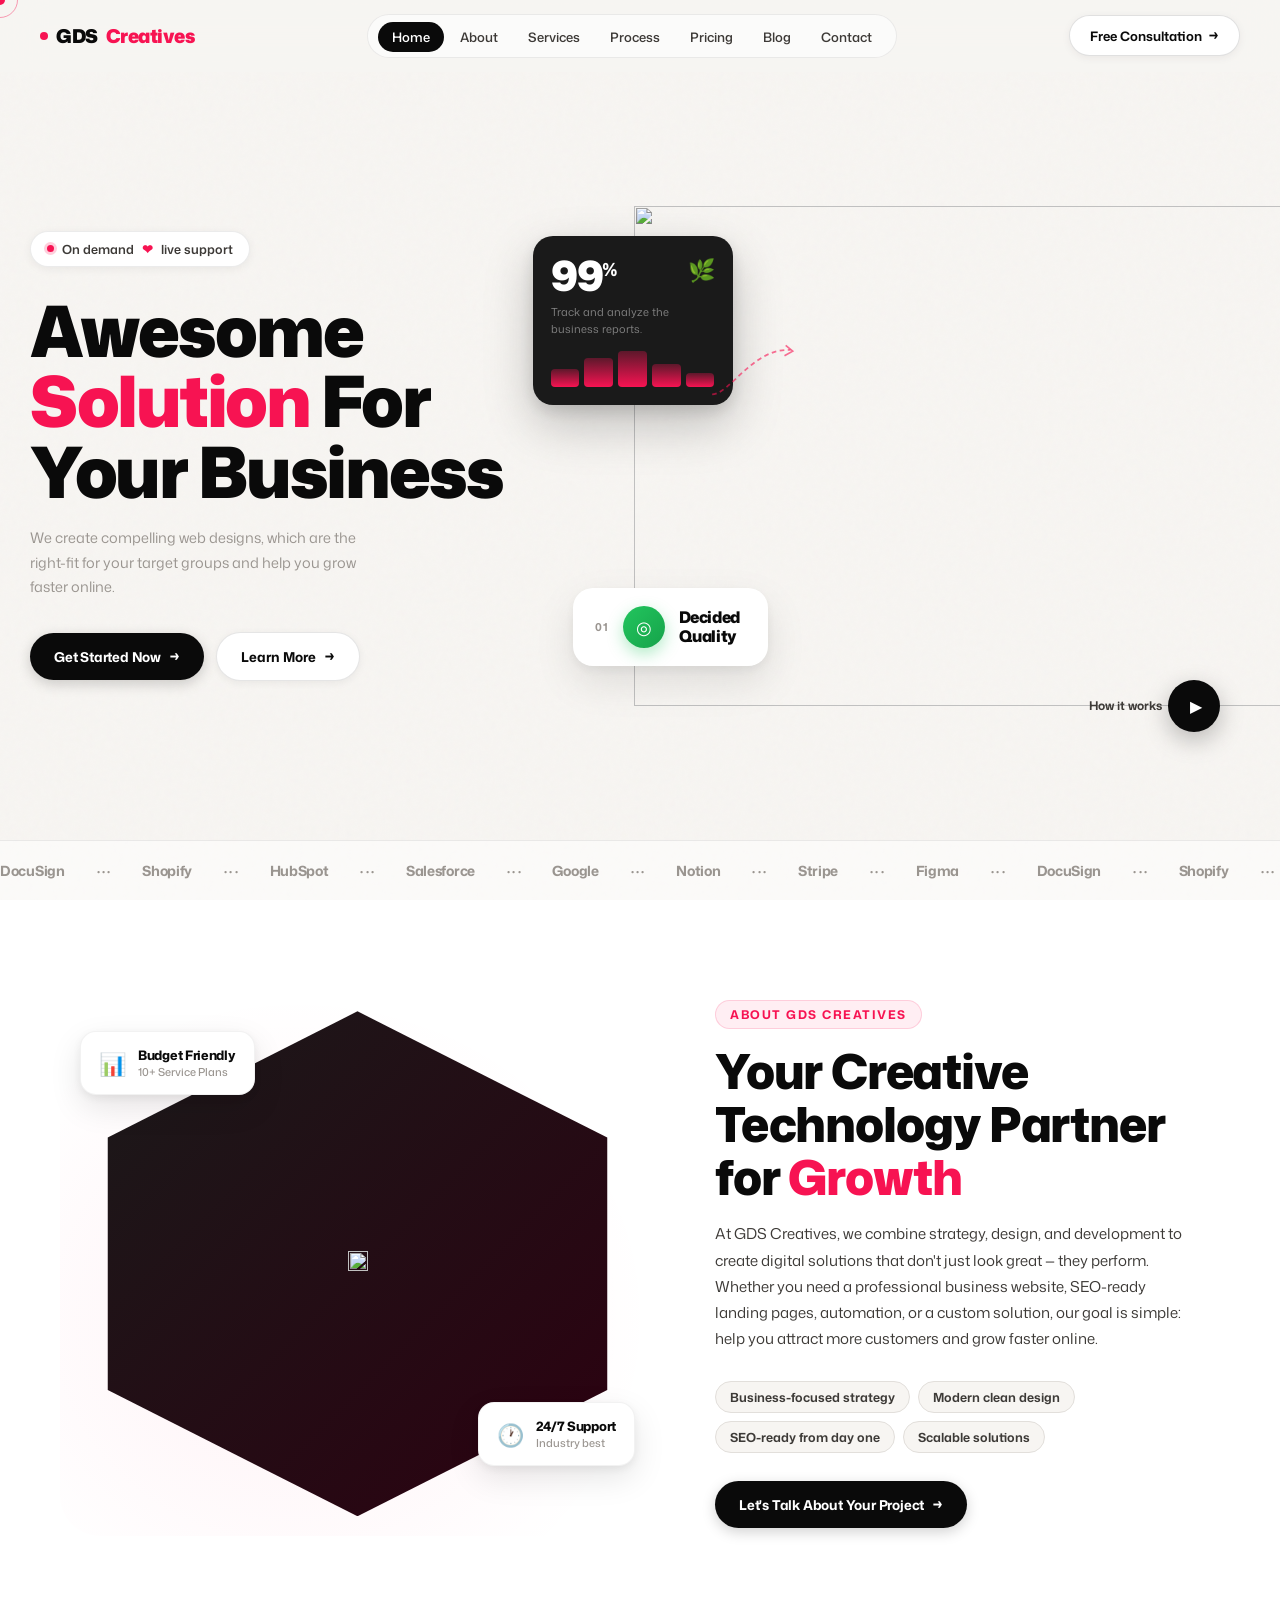
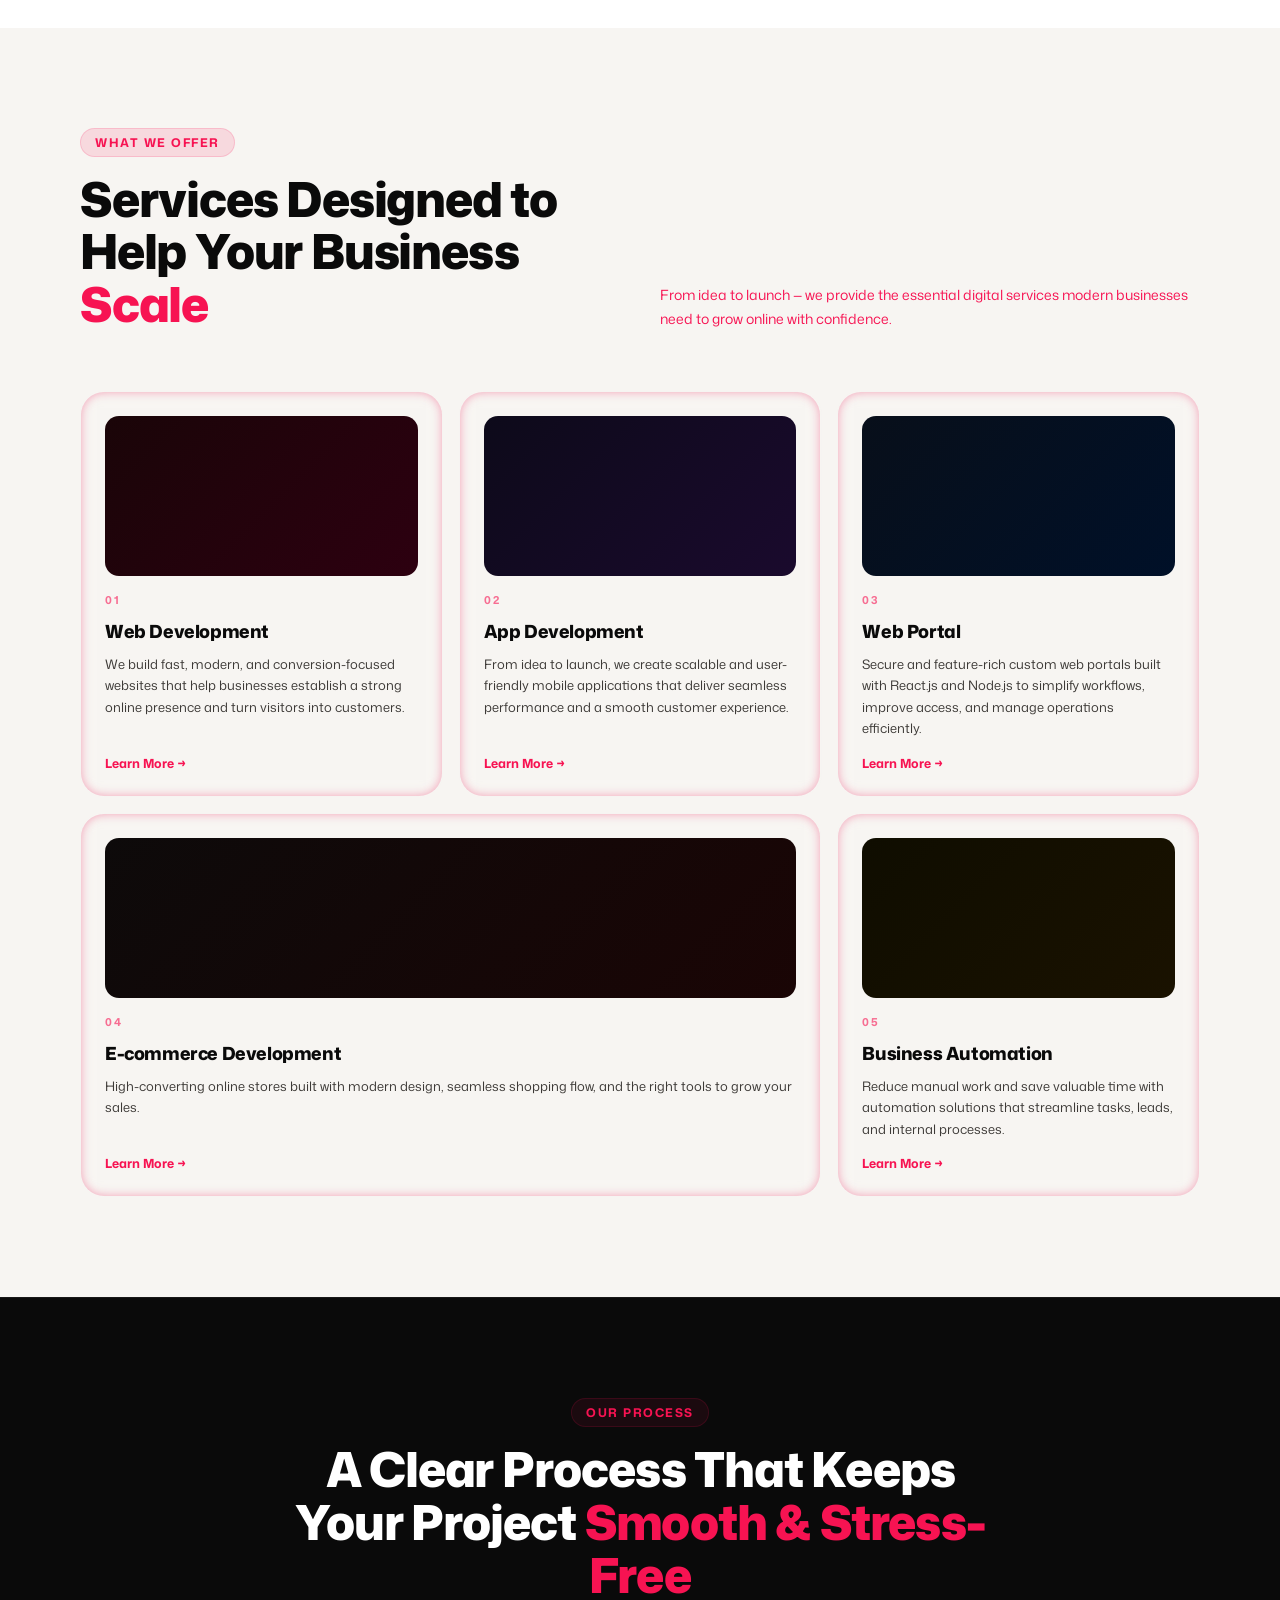
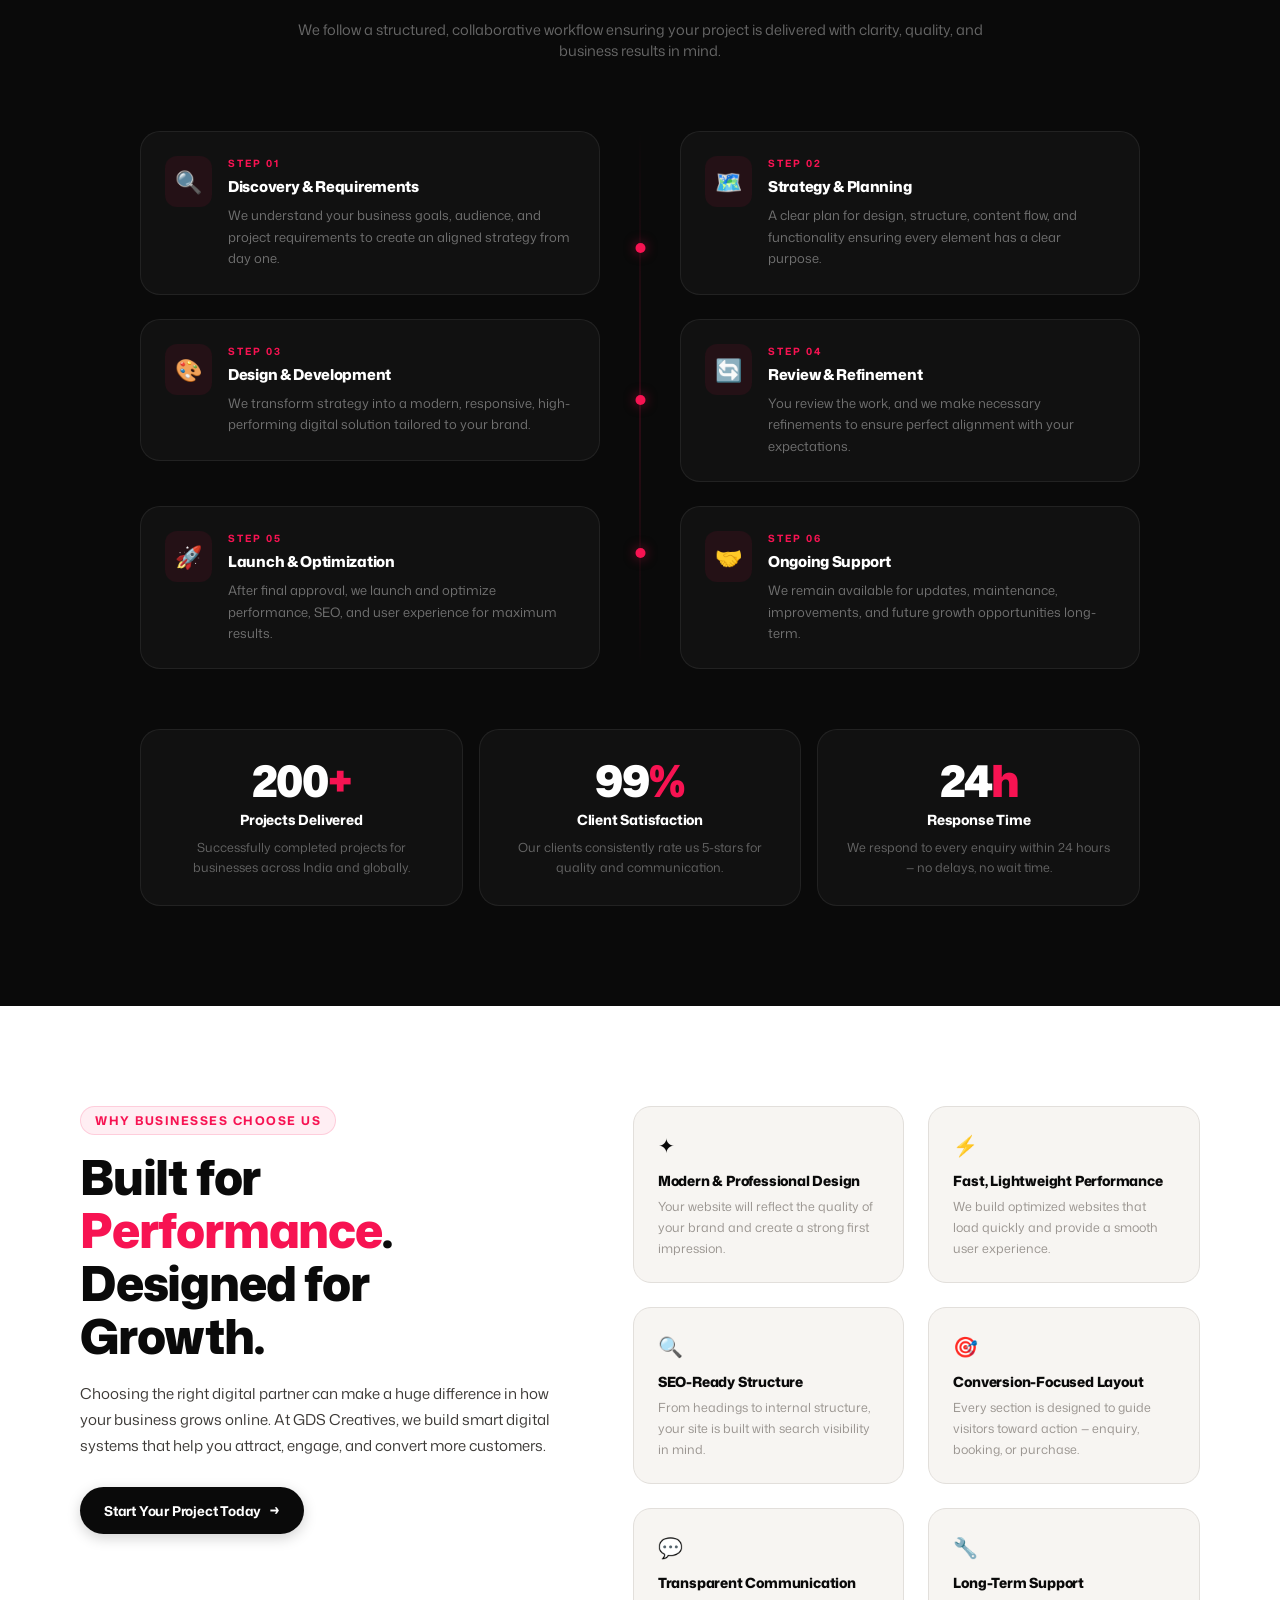
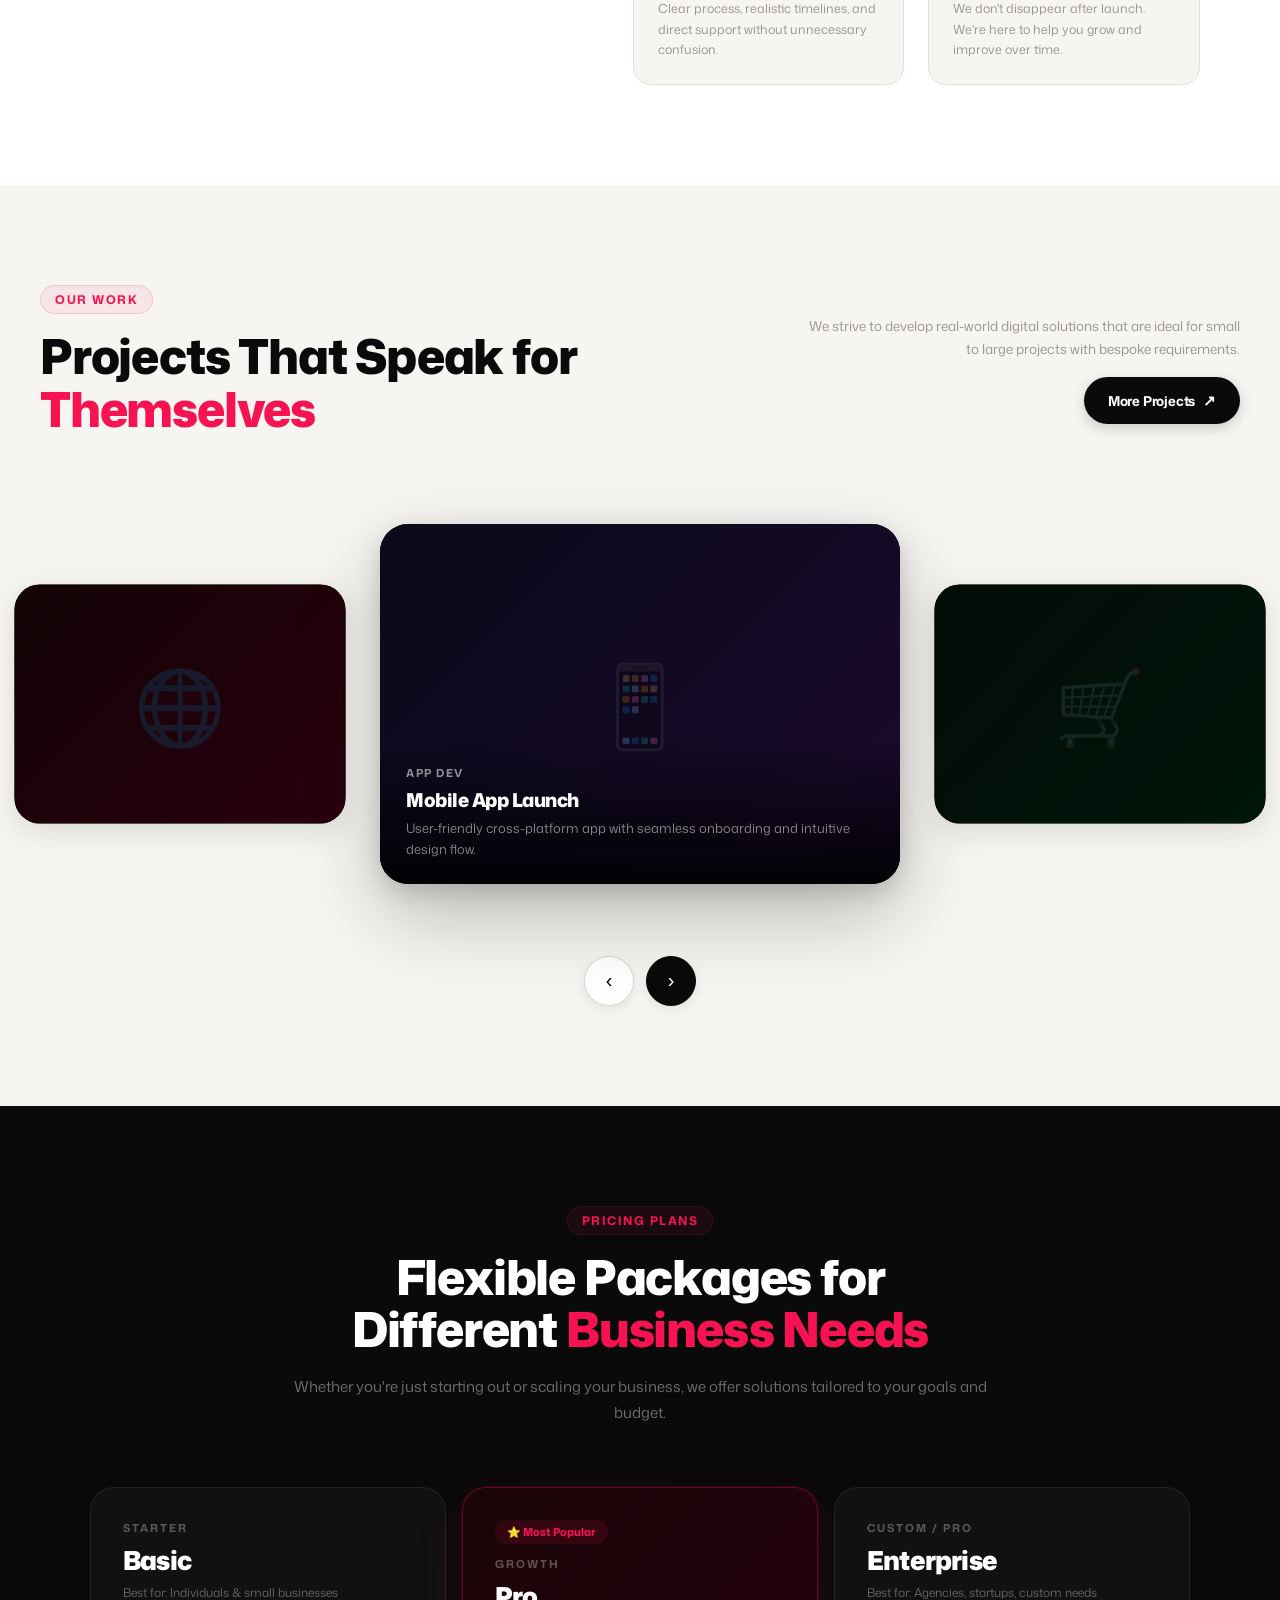
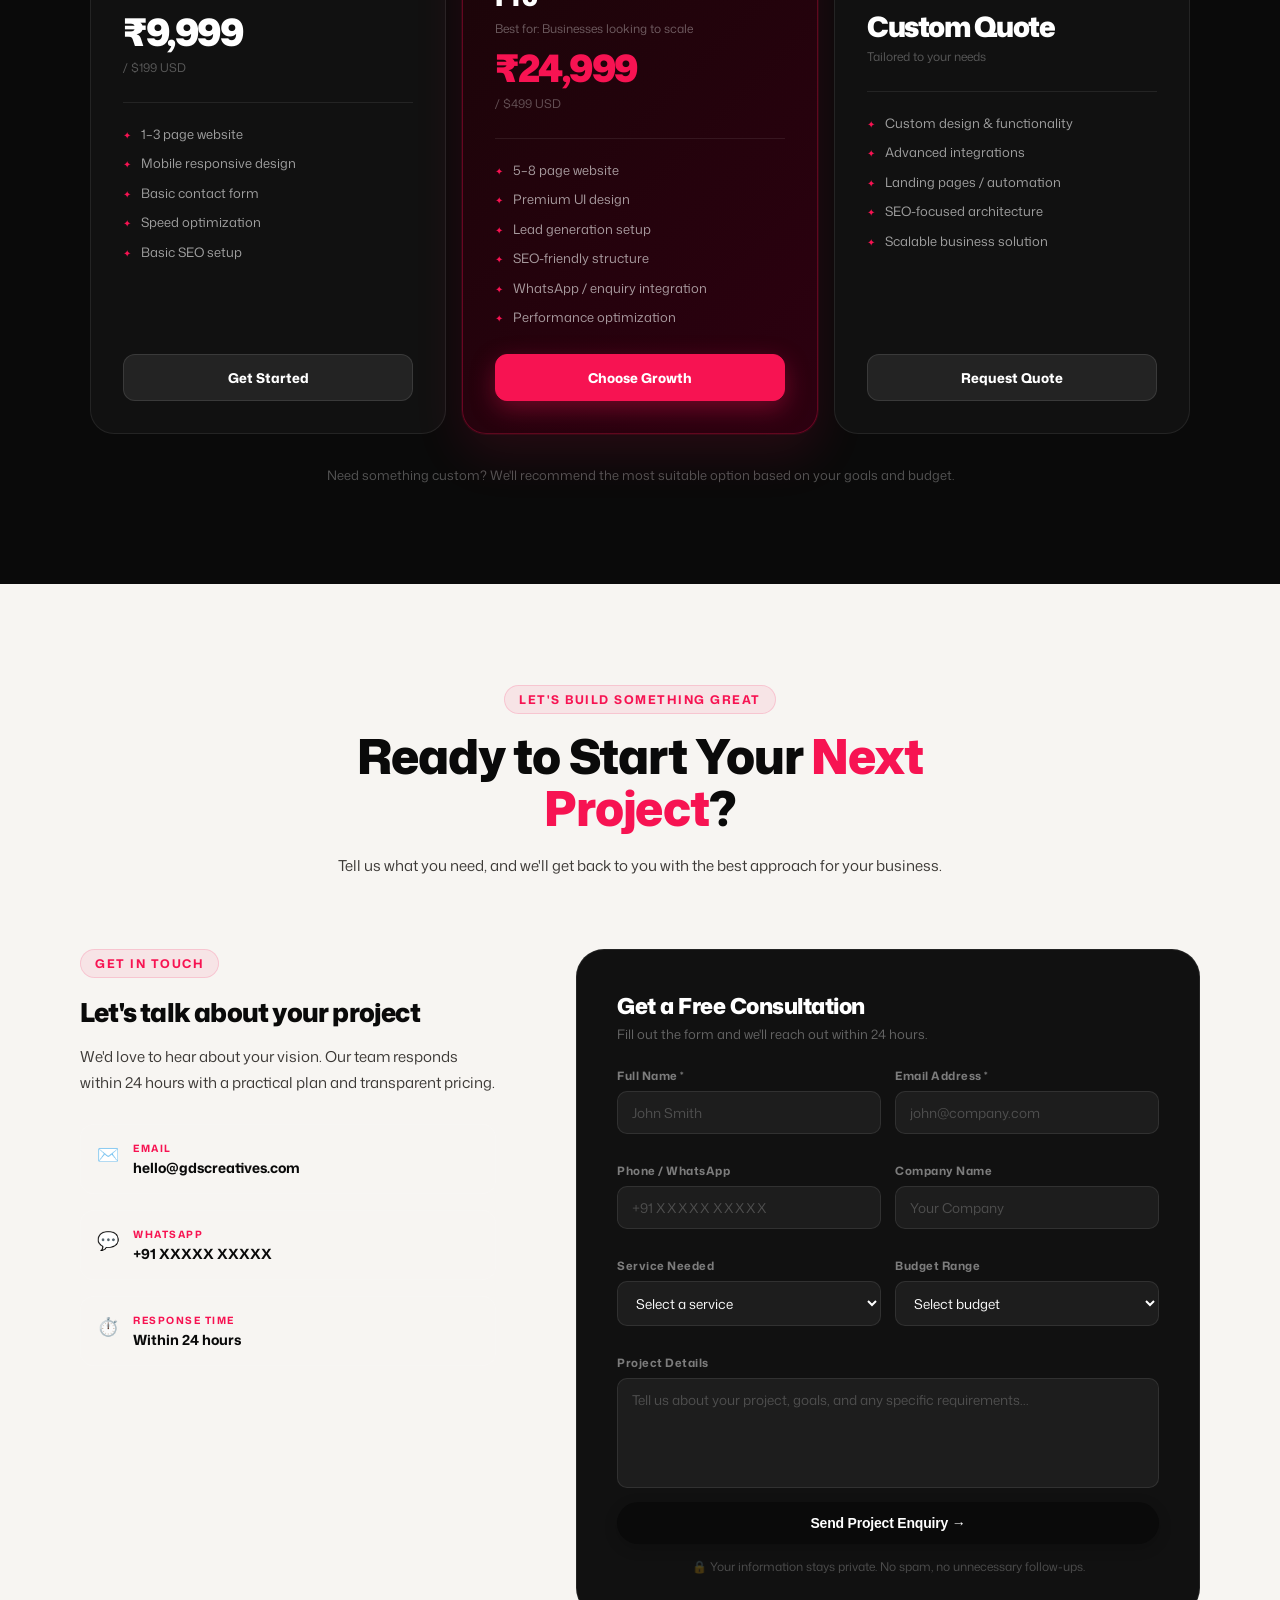
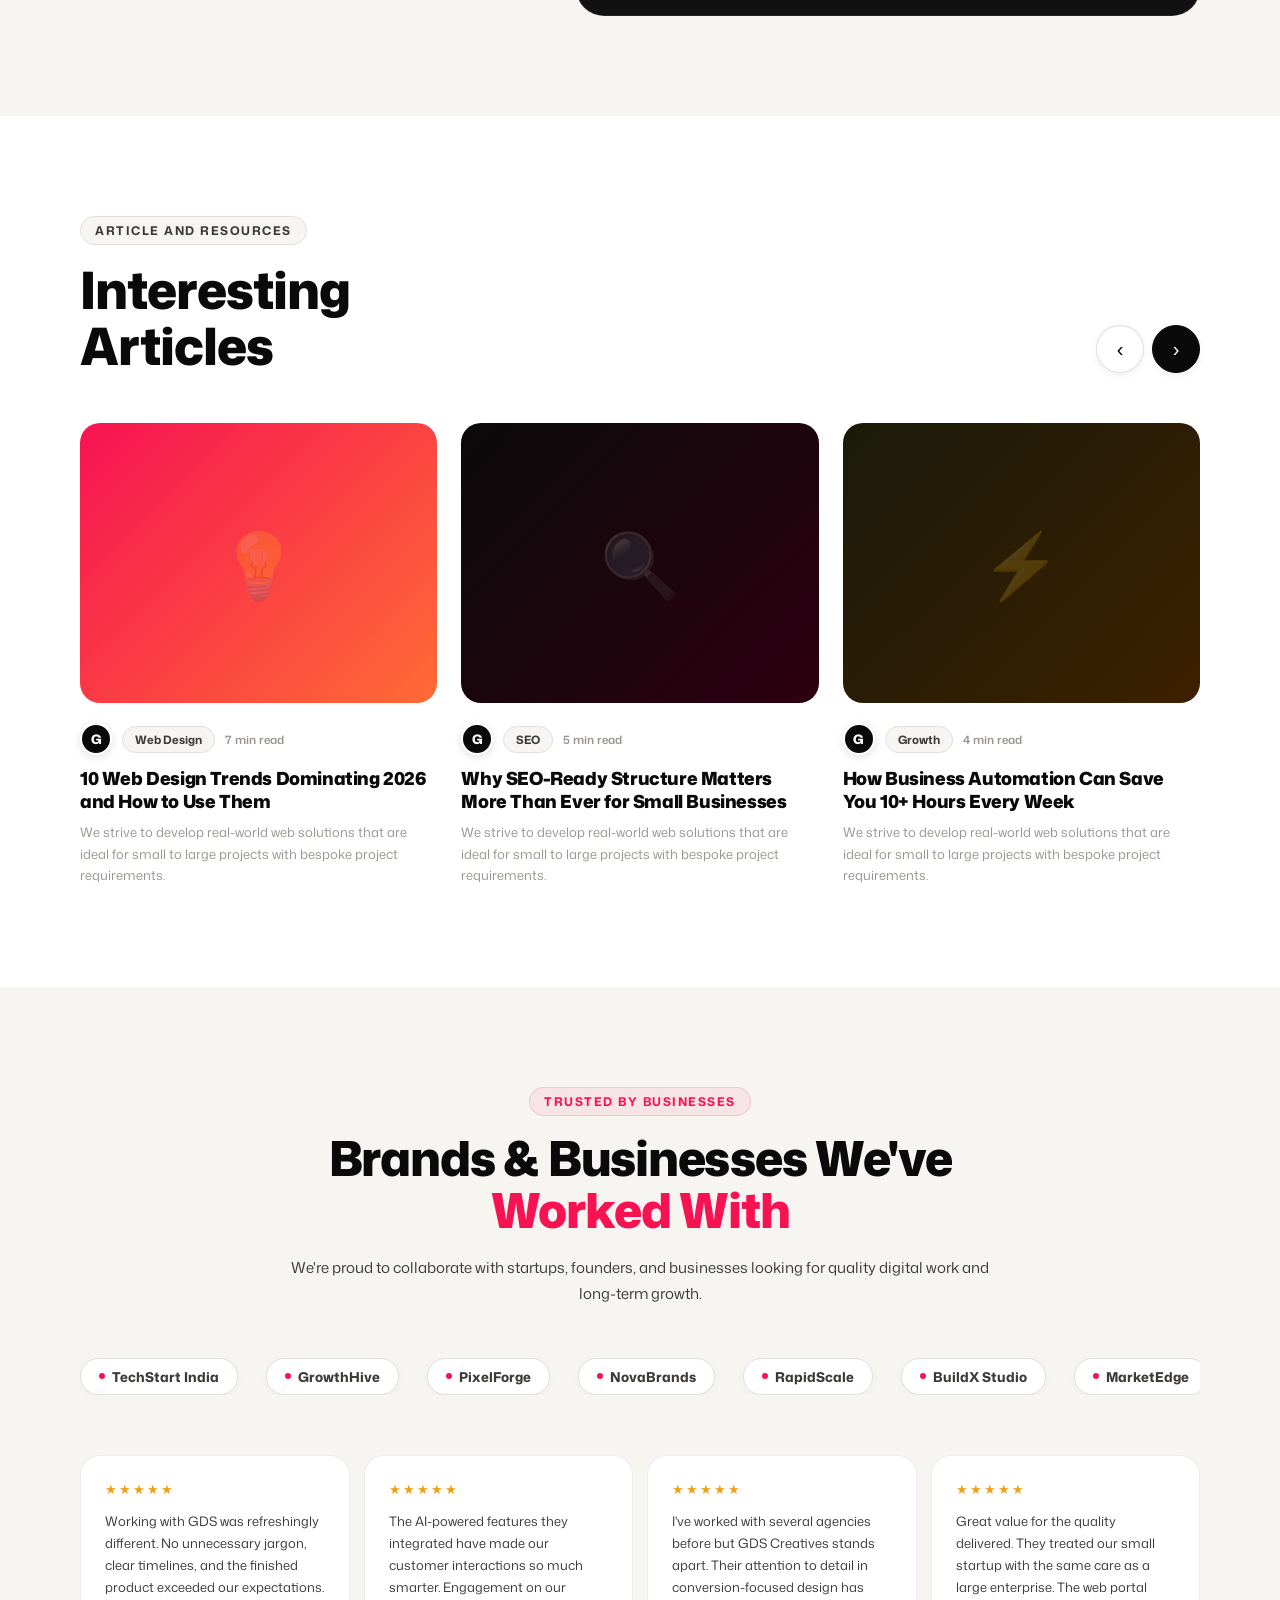
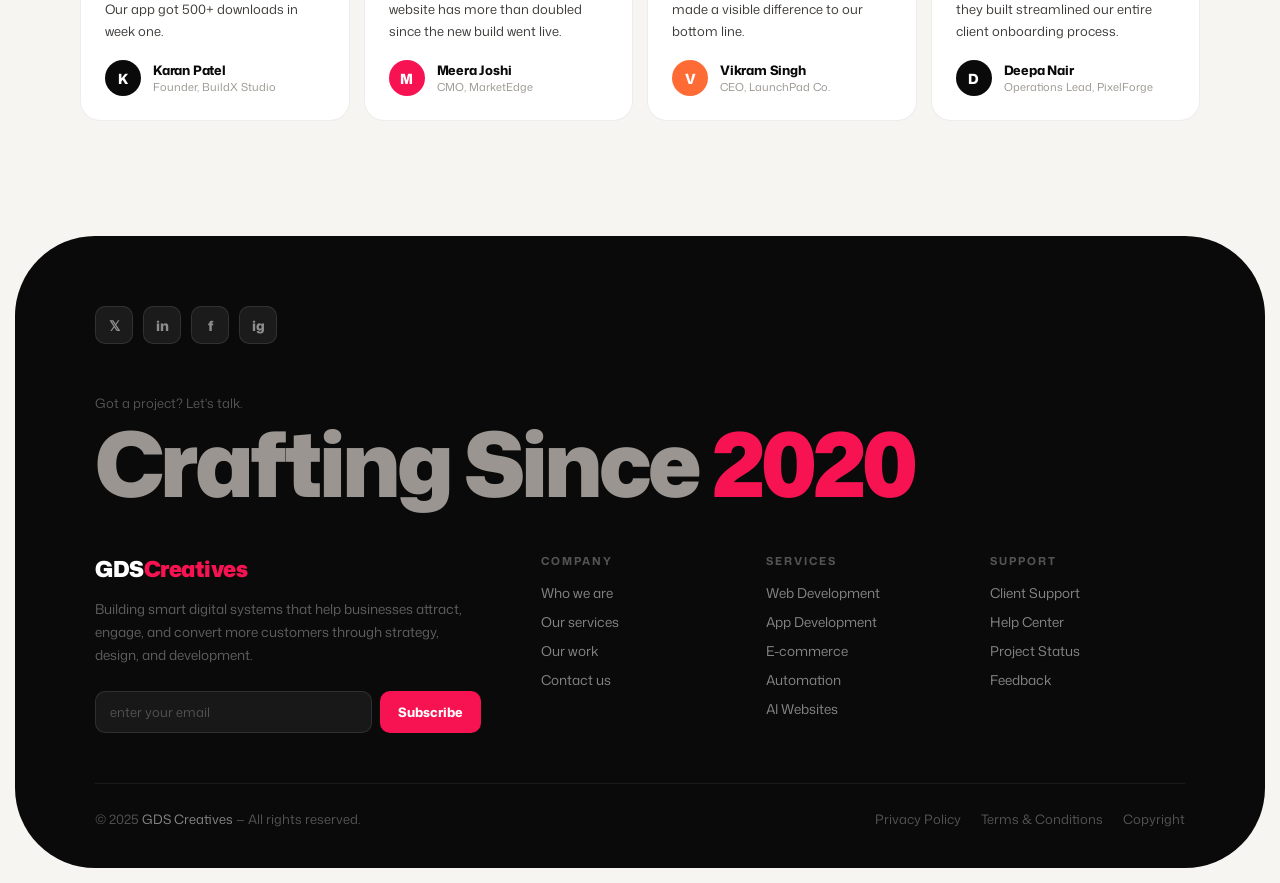
==== index.html @ 924dcca2 "8 april 2026" ====
<!DOCTYPE html>
<html lang="en">

<head>
    <meta charset="UTF-8">
    <meta name="viewport" content="width=device-width, initial-scale=1.0">
    <title>GDS Creatives — IT Partner for Growing Businesses</title>
    <link rel="preconnect" href="https://fonts.googleapis.com">
    <link
        href="https://fonts.googleapis.com/css2?family=Mona+Sans:ital,wdth,wght@0,75..125,200..900;1,75..125,200..900&display=swap"
        rel="stylesheet">
    <link rel="stylesheet" href="index5.css">
</head>

<body>

    <div class="cursor" id="cursor"></div>
    <div class="cursor-follow" id="cursorFollow"></div>

    <!-- NAVBAR -->
    <nav id="navbar">
        <a href="#" class="nav-logo">
            <div class="nav-logo-dot"></div>
            GDS<span>Creatives</span>
        </a>
        <ul class="nav-links">
            <li><a href="#hero">Home</a></li>
            <li><a href="#about">About</a></li>
            <li><a href="#services">Services</a></li>
            <li><a href="#process">Process</a></li>
            <li><a href="#pricing">Pricing</a></li>
            <li><a href="#blog">Blog</a></li>
            <li><a href="#contact">Contact</a></li>
        </ul>
        <a href="#contact" class="nav-cta">
            Free Consultation <span class="btn-arrow">→</span>
        </a>
    </nav>

    <!-- ══════════════ HERO ══════════════ -->
    <section id="hero">
        <div class="hero-main">
            <!-- LEFT -->
            <div class="hero-left">
                <div class="hero-badge">
                    <div class="hero-badge-dot"></div>
                    On demand <span class="hero-badge-heart">❤</span> live support
                </div>
                <h1 class="hero-h1">
                    Awesome<br>
                    <span style="color: var(--red);">Solution</span> For<br>
                    Your Business
                </h1>
                <p class="hero-sub">
                    We create compelling web designs, which are the right-fit for your target groups and help you grow
                    faster online.
                </p>
                <div class="hero-btns">
                    <a href="#contact" class="btn-primary">Get Started Now <span class="btn-arrow">→</span></a>
                    <a href="#about" class="btn-secondary">Learn More <span class="btn-arrow">→</span></a>
                </div>
            </div>

            <!-- RIGHT -->
            <div class="hero-right">
                <!-- 99% stat card -->
                <div class="hero-stat-card">
                    <div class="hero-stat-card-top">
                        <div class="hero-stat-num">99<sup>%</sup></div>
                        <div class="hero-stat-leaf">🌿</div>
                    </div>
                    <div class="hero-stat-label">Track and analyze the business reports.</div>
                    <div class="hero-stat-bars">
                        <div class="stat-bar"></div>
                        <div class="stat-bar"></div>
                        <div class="stat-bar"></div>
                        <div class="stat-bar"></div>
                        <div class="stat-bar"></div>
                    </div>
                </div>

                <!-- Main photo card -->
                <div class="hero-photo-card">
                    <div class="hero-photo-placeholder">
                        <!-- <span class="photo-icon">👨‍💼</span>
                        <span style="font-size:12px; color:rgba(255,255,255,0.2);">Add hero1.png</span> -->
                        <img src="hero4c.png" />
                    </div>
                </div>

                <!-- Curved arrow -->
                <svg class="hero-arrow-svg" viewBox="0 0 80 60" fill="none" xmlns="http://www.w3.org/2000/svg">
                    <path d="M5 50 C 20 50, 40 10, 72 12" stroke="#f71352" stroke-width="1.5" fill="none"
                        stroke-dasharray="4 3" opacity="0.6" />
                    <path d="M68 8 L74 13 L67 17" stroke="#f71352" stroke-width="1.5" fill="none" opacity="0.6" />
                </svg>

                <!-- Quality card -->
                <div class="hero-quality-card">
                    <div>
                        <div class="quality-num">01</div>
                    </div>
                    <div class="quality-icon-wrap">◎</div>
                    <div>
                        <div class="quality-text-main">Decided<br>Quality</div>
                    </div>
                </div>

                <!-- Play button -->
                <a href="#process" class="hero-play-btn">▶</a>
                <div class="hero-play-label">How it works</div>
            </div>
        </div>

        <!-- Brand strip -->
        <div class="brand-strip">
            <div class="brand-track">
                <div class="brand-item">DocuSign</div>
                <div class="brand-item">· · ·</div>
                <div class="brand-item">Shopify</div>
                <div class="brand-item">· · ·</div>
                <div class="brand-item">HubSpot</div>
                <div class="brand-item">· · ·</div>
                <div class="brand-item">Salesforce</div>
                <div class="brand-item">· · ·</div>
                <div class="brand-item">Google</div>
                <div class="brand-item">· · ·</div>
                <div class="brand-item">Notion</div>
                <div class="brand-item">· · ·</div>
                <div class="brand-item">Stripe</div>
                <div class="brand-item">· · ·</div>
                <div class="brand-item">Figma</div>
                <div class="brand-item">· · ·</div>
                <div class="brand-item">DocuSign</div>
                <div class="brand-item">· · ·</div>
                <div class="brand-item">Shopify</div>
                <div class="brand-item">· · ·</div>
                <div class="brand-item">HubSpot</div>
                <div class="brand-item">· · ·</div>
                <div class="brand-item">Salesforce</div>
                <div class="brand-item">· · ·</div>
                <div class="brand-item">Google</div>
                <div class="brand-item">· · ·</div>
                <div class="brand-item">Notion</div>
                <div class="brand-item">· · ·</div>
                <div class="brand-item">Stripe</div>
                <div class="brand-item">· · ·</div>
                <div class="brand-item">Figma</div>
            </div>
        </div>
    </section>

    <!-- ══════════════ ABOUT ══════════════ -->
    <section id="about">
        <div class="about-inner">
            <div class="about-visual reveal">
                <div class="about-hex-bg"></div>
                <div class="about-hexagon-wrap">
                    <div style="text-align:center;">
                        <!-- <div style="font-size:70px;opacity:0.2;">👥</div>
                        <div style="color:rgba(255,255,255,0.2);font-size:12px;">Your Photo</div> -->
                        <img src="ab4.png" alt="">
                    </div>
                </div>
                <div class="about-float-card card-1">
                    <div class="float-icon">📊</div>
                    <div>
                        <div class="float-text-main">Budget Friendly</div>
                        <div class="float-text-sub">10+ Service Plans</div>
                    </div>
                </div>
                <div class="about-float-card card-2">
                    <div class="float-icon">🕐</div>
                    <div>
                        <div class="float-text-main">24/7 Support</div>
                        <div class="float-text-sub">Industry best</div>
                    </div>
                </div>
            </div>
            <div class="reveal reveal-delay-2">
                <div class="section-tag">About GDS Creatives</div>
                <h2 class="section-h2">Your Creative Technology Partner for <em>Growth</em></h2>
                <p class="section-p">At GDS Creatives, we combine strategy, design, and development to create digital
                    solutions that don't just look great — they perform. Whether you need a professional business
                    website, SEO-ready landing pages, automation, or a custom solution, our goal is simple: help you
                    attract more customers and grow faster online.</p>
                <div class="about-points">
                    <div class="about-point">Business-focused strategy</div>
                    <div class="about-point">Modern clean design</div>
                    <div class="about-point">SEO-ready from day one</div>
                    <div class="about-point">Scalable solutions</div>
                </div>
                <a href="#contact" class="btn-primary">Let's Talk About Your Project <span
                        class="btn-arrow">→</span></a>
            </div>
        </div>
    </section>

    <!-- ══════════════ SERVICES ══════════════ -->
    <section id="services">
        <div class="services-header reveal">
            <div>
                <div class="section-tag">What We Offer</div>
                <h2 class="section-h2">Services Designed to Help Your Business <em>Scale</em></h2>
            </div>
            <p>From idea to launch — we provide the essential digital services modern businesses need to grow online
                with confidence.</p>
        </div>
        <div class="services-bento">
            <div class="svc-card reveal reveal-delay-1">
                <div class="svc-illustration svc-illus-1">

                    <video src="sv1.mp4" autoplay loop muted></video>
                </div>
                <div class="svc-card-num">01</div>
                <div class="svc-card-title">Web Development</div>
                <div class="svc-card-desc">We build fast, modern, and conversion-focused websites that help businesses
                    establish a strong online presence and turn visitors into customers.</div>
                <a href="#" class="svc-card-link">Learn More →</a>
            </div>
            <div class="svc-card reveal reveal-delay-2">
                <div class="svc-illustration svc-illus-2">

                    <video src="sv2.mp4" autoplay loop muted></video>
                </div>
                <div class="svc-card-num">02</div>
                <div class="svc-card-title">App Development</div>
                <div class="svc-card-desc">From idea to launch, we create scalable and user-friendly mobile applications
                    that deliver seamless performance and a smooth customer experience.</div>
                <a href="#" class="svc-card-link">Learn More →</a>
            </div>
            <div class="svc-card reveal reveal-delay-3">
                <div class="svc-illustration svc-illus-3">

                    <video src="sv3.mp4" autoplay loop muted></video>
                </div>
                <div class="svc-card-num">03</div>
                <div class="svc-card-title">Web Portal</div>
                <div class="svc-card-desc">Secure and feature-rich custom web portals built with React.js and Node.js to
                    simplify workflows, improve access, and manage operations efficiently.</div>
                <a href="#" class="svc-card-link">Learn More →</a>
            </div>
            <div class="svc-card svc-card-wide reveal reveal-delay-1">
                <div class="svc-illustration svc-illus-4" style="height:160px;">

                    <video src="sv4.mp4" autoplay loop muted></video>
                </div>
                <div class="svc-card-num">04</div>
                <div class="svc-card-title">E-commerce Development</div>
                <div class="svc-card-desc">High-converting online stores built with modern design, seamless shopping
                    flow, and the right tools to grow your sales.</div>
                <a href="#" class="svc-card-link">Learn More →</a>
            </div>
            <div class="svc-card reveal reveal-delay-2">
                <div class="svc-illustration svc-illus-5">

                    <video src="sv5.mp4" autoplay loop muted></video>
                </div>
                <div class="svc-card-num">05</div>
                <div class="svc-card-title">Business Automation</div>
                <div class="svc-card-desc">Reduce manual work and save valuable time with automation solutions that
                    streamline tasks, leads, and internal processes.</div>
                <a href="#" class="svc-card-link">Learn More →</a>
            </div>
        </div>
    </section>

    <!-- ══════════════ PROCESS ══════════════ -->
    <section id="process">
        <div class="process-header reveal">
            <div class="section-tag">Our Process</div>
            <h2 class="section-h2">A Clear Process That Keeps Your Project <em>Smooth & Stress-Free</em></h2>
            <p>We follow a structured, collaborative workflow ensuring your project is delivered with clarity, quality,
                and business results in mind.</p>
        </div>
        <div class="process-steps-wrap">
            <div class="process-spine">
                <div class="spine-dot"></div>
                <div class="spine-dot"></div>
                <div class="spine-dot"></div>
            </div>
            <div class="process-steps-grid">
                <div class="process-step left reveal reveal-delay-1">
                    <div class="step-card">
                        <div class="step-inner">
                            <div class="step-icon-wrap">🔍</div>
                            <div class="step-content">
                                <div class="step-num">Step 01</div>
                                <div class="step-title">Discovery & Requirements</div>
                                <div class="step-desc">We understand your business goals, audience, and project
                                    requirements to create an aligned strategy from day one.</div>
                            </div>
                        </div>
                    </div>
                </div>
                <div class="process-step right reveal reveal-delay-2">
                    <div class="step-card">
                        <div class="step-inner">
                            <div class="step-icon-wrap">🗺️</div>
                            <div class="step-content">
                                <div class="step-num">Step 02</div>
                                <div class="step-title">Strategy & Planning</div>
                                <div class="step-desc">A clear plan for design, structure, content flow, and
                                    functionality ensuring every element has a clear purpose.</div>
                            </div>
                        </div>
                    </div>
                </div>
                <div class="process-step left reveal reveal-delay-1">
                    <div class="step-card">
                        <div class="step-inner">
                            <div class="step-icon-wrap">🎨</div>
                            <div class="step-content">
                                <div class="step-num">Step 03</div>
                                <div class="step-title">Design & Development</div>
                                <div class="step-desc">We transform strategy into a modern, responsive, high-performing
                                    digital solution tailored to your brand.</div>
                            </div>
                        </div>
                    </div>
                </div>
                <div class="process-step right reveal reveal-delay-2">
                    <div class="step-card">
                        <div class="step-inner">
                            <div class="step-icon-wrap">🔄</div>
                            <div class="step-content">
                                <div class="step-num">Step 04</div>
                                <div class="step-title">Review & Refinement</div>
                                <div class="step-desc">You review the work, and we make necessary refinements to ensure
                                    perfect alignment with your expectations.</div>
                            </div>
                        </div>
                    </div>
                </div>
                <div class="process-step left reveal reveal-delay-1">
                    <div class="step-card">
                        <div class="step-inner">
                            <div class="step-icon-wrap">🚀</div>
                            <div class="step-content">
                                <div class="step-num">Step 05</div>
                                <div class="step-title">Launch & Optimization</div>
                                <div class="step-desc">After final approval, we launch and optimize performance, SEO,
                                    and user experience for maximum results.</div>
                            </div>
                        </div>
                    </div>
                </div>
                <div class="process-step right reveal reveal-delay-2">
                    <div class="step-card">
                        <div class="step-inner">
                            <div class="step-icon-wrap">🤝</div>
                            <div class="step-content">
                                <div class="step-num">Step 06</div>
                                <div class="step-title">Ongoing Support</div>
                                <div class="step-desc">We remain available for updates, maintenance, improvements, and
                                    future growth opportunities long-term.</div>
                            </div>
                        </div>
                    </div>
                </div>
            </div>
        </div>
        <div class="process-metrics">
            <div class="process-metric-card reveal reveal-delay-1">
                <div class="metric-num">200<span>+</span></div>
                <div class="metric-title">Projects Delivered</div>
                <div class="metric-desc">Successfully completed projects for businesses across India and globally.</div>
            </div>
            <div class="process-metric-card reveal reveal-delay-2">
                <div class="metric-num">99<span>%</span></div>
                <div class="metric-title">Client Satisfaction</div>
                <div class="metric-desc">Our clients consistently rate us 5-stars for quality and communication.</div>
            </div>
            <div class="process-metric-card reveal reveal-delay-3">
                <div class="metric-num">24<span>h</span></div>
                <div class="metric-title">Response Time</div>
                <div class="metric-desc">We respond to every enquiry within 24 hours — no delays, no wait time.</div>
            </div>
        </div>
    </section>

    <!-- ══════════════ WHY CHOOSE US ══════════════ -->
    <section id="why">
        <div class="why-inner">
            <div class="reveal">
                <div class="section-tag">Why Businesses Choose Us</div>
                <h2 class="section-h2">Built for <em>Performance</em>. Designed for Growth.</h2>
                <p class="section-p">Choosing the right digital partner can make a huge difference in how your business
                    grows online. At GDS Creatives, we build smart digital systems that help you attract, engage, and
                    convert more customers.</p>
                <a href="#contact" class="btn-primary">Start Your Project Today <span class="btn-arrow">→</span></a>
            </div>
            <div class="why-features reveal reveal-delay-2">
                <div class="why-feature"><span class="why-feature-icon">✦</span>
                    <div class="why-feature-title">Modern & Professional Design</div>
                    <div class="why-feature-desc">Your website will reflect the quality of your brand and create a
                        strong first impression.</div>
                </div>
                <div class="why-feature"><span class="why-feature-icon">⚡</span>
                    <div class="why-feature-title">Fast, Lightweight Performance</div>
                    <div class="why-feature-desc">We build optimized websites that load quickly and provide a smooth
                        user experience.</div>
                </div>
                <div class="why-feature"><span class="why-feature-icon">🔍</span>
                    <div class="why-feature-title">SEO-Ready Structure</div>
                    <div class="why-feature-desc">From headings to internal structure, your site is built with search
                        visibility in mind.</div>
                </div>
                <div class="why-feature"><span class="why-feature-icon">🎯</span>
                    <div class="why-feature-title">Conversion-Focused Layout</div>
                    <div class="why-feature-desc">Every section is designed to guide visitors toward action — enquiry,
                        booking, or purchase.</div>
                </div>
                <div class="why-feature"><span class="why-feature-icon">💬</span>
                    <div class="why-feature-title">Transparent Communication</div>
                    <div class="why-feature-desc">Clear process, realistic timelines, and direct support without
                        unnecessary confusion.</div>
                </div>
                <div class="why-feature"><span class="why-feature-icon">🔧</span>
                    <div class="why-feature-title">Long-Term Support</div>
                    <div class="why-feature-desc">We don't disappear after launch. We're here to help you grow and
                        improve over time.</div>
                </div>
            </div>
        </div>
    </section>

    <!-- ══════════════ PORTFOLIO — Image 2 style carousel ══════════════ -->
    <section id="portfolio">
        <div class="portfolio-header">
            <div class="reveal">
                <div class="section-tag">Our Work</div>
                <h2 class="section-h2">Projects That Speak for <em>Themselves</em></h2>
            </div>
            <div class="portfolio-header-right reveal reveal-delay-2">
                <p>We strive to develop real-world digital solutions that are ideal for small to large projects with
                    bespoke requirements.</p>
                <a href="#contact" class="btn-primary" style="display:inline-flex;">More Projects <span
                        class="btn-arrow">↗</span></a>
            </div>
        </div>

        <div class="portfolio-carousel-outer">
            <div class="portfolio-carousel-track" id="pfTrack">
                <div class="pf-card side" data-index="0">
                    <div class="pf-img-area">
                        <div class="pf-img-gradient" style="background:linear-gradient(135deg,#1a0508,#3d0015);"></div>
                        <div class="pf-img-icon">🌐</div>
                        <div class="pf-overlay">
                            <div class="pf-overlay-tag">Web Dev</div>
                            <div class="pf-overlay-title">Business Website</div>
                            <div class="pf-overlay-desc">Modern, conversion-focused site built for maximum lead
                                generation.</div>
                        </div>
                    </div>
                </div>
                <div class="pf-card active" data-index="1">
                    <div class="pf-img-area">
                        <div class="pf-img-gradient" style="background:linear-gradient(135deg,#0a0a1a,#1a0a2d);"></div>
                        <div class="pf-img-icon">📱</div>
                        <div class="pf-overlay">
                            <div class="pf-overlay-tag">App Dev</div>
                            <div class="pf-overlay-title">Mobile App Launch</div>
                            <div class="pf-overlay-desc">User-friendly cross-platform app with seamless onboarding and
                                intuitive design flow.</div>
                        </div>
                    </div>
                </div>
                <div class="pf-card side" data-index="2">
                    <div class="pf-img-area">
                        <div class="pf-img-gradient" style="background:linear-gradient(135deg,#05100a,#002010);"></div>
                        <div class="pf-img-icon">🛒</div>
                        <div class="pf-overlay">
                            <div class="pf-overlay-tag">E-commerce</div>
                            <div class="pf-overlay-title">Online Store Build</div>
                            <div class="pf-overlay-desc">High-converting e-commerce store with smooth checkout flow and
                                inventory management.</div>
                        </div>
                    </div>
                </div>
                <div class="pf-card side" data-index="3">
                    <div class="pf-img-area">
                        <div class="pf-img-gradient" style="background:linear-gradient(135deg,#120c00,#2a1c00);"></div>
                        <div class="pf-img-icon">⚙️</div>
                        <div class="pf-overlay">
                            <div class="pf-overlay-tag">Automation</div>
                            <div class="pf-overlay-title">Business Workflow</div>
                            <div class="pf-overlay-desc">Full automation suite that saves 10+ hours per week and
                                eliminates repetitive tasks.</div>
                        </div>
                    </div>
                </div>
                <div class="pf-card side" data-index="4">
                    <div class="pf-img-area">
                        <div class="pf-img-gradient" style="background:linear-gradient(135deg,#120c00,#2a1c00);"></div>
                        <div class="pf-img-icon">⚙️</div>
                        <div class="pf-overlay">
                            <div class="pf-overlay-tag">Automation</div>
                            <div class="pf-overlay-title">Business Workflow</div>
                            <div class="pf-overlay-desc">Full automation suite that saves 10+ hours per week and
                                eliminates repetitive tasks.</div>
                        </div>
                    </div>
                </div>
                <div class="pf-card side" data-index="5">
                    <div class="pf-img-area">
                        <div class="pf-img-gradient" style="background:linear-gradient(135deg,#120c00,#2a1c00);"></div>
                        <div class="pf-img-icon">⚙️</div>
                        <div class="pf-overlay">
                            <div class="pf-overlay-tag">Automation</div>
                            <div class="pf-overlay-title">Business Workflow</div>
                            <div class="pf-overlay-desc">Full automation suite that saves 10+ hours per week and
                                eliminates repetitive tasks.</div>
                        </div>
                    </div>
                </div>
                <div class="pf-card side" data-index="6">
                    <div class="pf-img-area">
                        <div class="pf-img-gradient" style="background:linear-gradient(135deg,#120c00,#2a1c00);"></div>
                        <div class="pf-img-icon">⚙️</div>
                        <div class="pf-overlay">
                            <div class="pf-overlay-tag">Automation</div>
                            <div class="pf-overlay-title">Business Workflow</div>
                            <div class="pf-overlay-desc">Full automation suite that saves 10+ hours per week and
                                eliminates repetitive tasks.</div>
                        </div>
                    </div>
                </div>
            </div>

        </div>

        <div class="portfolio-nav">
            <button class="pf-nav-btn" id="pfPrev">‹</button>
            <button class="pf-nav-btn active-btn" id="pfNext">›</button>
        </div>
    </section>

    <!-- ══════════════ PRICING ══════════════ -->
    <section id="pricing">
        <div class="pricing-header reveal">
            <div class="section-tag">Pricing Plans</div>
            <h2 class="section-h2">Flexible Packages for Different <em>Business Needs</em></h2>
            <p class="section-p">Whether you're just starting out or scaling your business, we offer solutions tailored
                to your goals and budget.</p>
        </div>
        <div class="pricing-cards">
            <div class="price-card reveal reveal-delay-1">
                <div class="price-plan">Starter</div>
                <div class="price-title">Basic</div>
                <div class="price-for">Best for: Individuals & small businesses</div>
                <div class="price-amount">₹9,999</div>
                <div class="price-also">/ $199 USD</div>
                <div class="price-divider"></div>
                <ul class="price-features">
                    <li>1–3 page website</li>
                    <li>Mobile responsive design</li>
                    <li>Basic contact form</li>
                    <li>Speed optimization</li>
                    <li>Basic SEO setup</li>
                </ul>
                <a href="#contact" class="price-cta">Get Started</a>
            </div>
            <div class="price-card featured reveal reveal-delay-2">
                <div class="price-badge">⭐ Most Popular</div>
                <div class="price-plan">Growth</div>
                <div class="price-title">Pro</div>
                <div class="price-for">Best for: Businesses looking to scale</div>
                <div class="price-amount" style="color:var(--red);">₹24,999</div>
                <div class="price-also">/ $499 USD</div>
                <div class="price-divider"></div>
                <ul class="price-features">
                    <li>5–8 page website</li>
                    <li>Premium UI design</li>
                    <li>Lead generation setup</li>
                    <li>SEO-friendly structure</li>
                    <li>WhatsApp / enquiry integration</li>
                    <li>Performance optimization</li>
                </ul>
                <a href="#contact" class="price-cta">Choose Growth</a>
            </div>
            <div class="price-card reveal reveal-delay-3">
                <div class="price-plan">Custom / Pro</div>
                <div class="price-title">Enterprise</div>
                <div class="price-for">Best for: Agencies, startups, custom needs</div>
                <div class="price-amount" style="font-size:28px;">Custom Quote</div>
                <div class="price-also">Tailored to your needs</div>
                <div class="price-divider"></div>
                <ul class="price-features">
                    <li>Custom design & functionality</li>
                    <li>Advanced integrations</li>
                    <li>Landing pages / automation</li>
                    <li>SEO-focused architecture</li>
                    <li>Scalable business solution</li>
                </ul>
                <a href="#contact" class="price-cta">Request Quote</a>
            </div>
        </div>
        <p class="pricing-note reveal">Need something custom? We'll recommend the most suitable option based on your
            goals and budget.</p>
    </section>

    <!-- ══════════════ CONTACT ══════════════ -->
    <section id="contact">
        <div style="text-align:center;max-width:700px;margin:0 auto 70px;" class="reveal">
            <div class="section-tag" style="justify-content:center;">Let's Build Something Great</div>
            <h2 class="section-h2" style="color:var(--black);">Ready to Start Your <em>Next Project</em>?</h2>
            <p style="font-size:15px;color:var(--gray-700);line-height:1.7;">Tell us what you need, and we'll get
                back to you with the best approach for your business.</p>
        </div>
        <div class="contact-inner">
            <div class="reveal">
                <div class="section-tag">Get In Touch</div>
                <h3 style="font-size:26px;font-weight:850;color:var(--black);letter-spacing:-0.8px;margin-bottom:14px;">
                    Let's talk about your project</h3>
                <p class="section-p" style="color:var(--gray-700);">We'd love to hear about your vision. Our team
                    responds within 24 hours with a practical plan and transparent pricing.</p>
                <div class="contact-info">
                    <div class="contact-info-item">
                        <div class="contact-info-icon">✉️</div>
                        <div>
                            <div class="contact-info-label">EMAIL</div>
                            <div class="contact-info-value">hello@gdscreatives.com</div>
                        </div>
                    </div>
                    <div class="contact-info-item">
                        <div class="contact-info-icon">💬</div>
                        <div>
                            <div class="contact-info-label">WHATSAPP</div>
                            <div class="contact-info-value">+91 XXXXX XXXXX</div>
                        </div>
                    </div>
                    <div class="contact-info-item">
                        <div class="contact-info-icon">⏱️</div>
                        <div>
                            <div class="contact-info-label">RESPONSE TIME</div>
                            <div class="contact-info-value">Within 24 hours</div>
                        </div>
                    </div>
                </div>
            </div>
            <div class="contact-form reveal reveal-delay-2">
                <div class="form-title">Get a Free Consultation</div>
                <div class="form-sub">Fill out the form and we'll reach out within 24 hours.</div>
                <div class="form-row">
                    <div class="form-group"><label>Full Name *</label><input type="text" placeholder="John Smith"></div>
                    <div class="form-group"><label>Email Address *</label><input type="email"
                            placeholder="john@company.com"></div>
                </div>
                <div class="form-row">
                    <div class="form-group"><label>Phone / WhatsApp</label><input type="tel"
                            placeholder="+91 XXXXX XXXXX"></div>
                    <div class="form-group"><label>Company Name</label><input type="text" placeholder="Your Company">
                    </div>
                </div>
                <div class="form-row">
                    <div class="form-group"><label>Service Needed</label>
                        <select>
                            <option value="">Select a service</option>
                            <option>Web Development</option>
                            <option>App Development</option>
                            <option>Web Portal</option>
                            <option>E-commerce Development</option>
                            <option>Business Automation</option>
                            <option>AI Website</option>
                        </select>
                    </div>
                    <div class="form-group"><label>Budget Range</label>
                        <select>
                            <option value="">Select budget</option>
                            <option>Under ₹10,000</option>
                            <option>₹10,000 – ₹25,000</option>
                            <option>₹25,000 – ₹50,000</option>
                            <option>₹50,000+</option>
                            <option>Custom</option>
                        </select>
                    </div>
                </div>
                <div class="form-group"><label>Project Details</label><textarea
                        placeholder="Tell us about your project, goals, and any specific requirements..."></textarea>
                </div>
                <button class="btn-primary"
                    style="width:100%;justify-content:center;border:none;font-size:14px;cursor:pointer;">Send Project
                    Enquiry →</button>
                <div class="form-trust">🔒 Your information stays private. No spam, no unnecessary follow-ups.</div>
            </div>
        </div>
    </section>

    <!-- ══════════════ BLOG — Image 3 style ══════════════ -->
    <section id="blog">
        <div class="blog-header">
            <div class="blog-header-left reveal">
                <div class="section-tag">Article and resources</div>
                <h2 class="section-h2">Interesting<br>Articles</h2>
            </div>
            <div class="reveal reveal-delay-2">
                <div class="blog-controls">
                    <button class="blog-ctrl-btn">‹</button>
                    <button class="blog-ctrl-btn active-btn">›</button>
                </div>
            </div>
        </div>
        <div class="blog-grid">
            <!-- Blog card 1 -->
            <div class="blog-card reveal reveal-delay-1">
                <div class="blog-photo">
                    <div class="blog-photo-bg" style="background:linear-gradient(135deg,#f71352,#ff6b35);"></div>
                    <div class="blog-photo-icon">💡</div>
                </div>
                <div class="blog-meta-row">
                    <div class="blog-author-avatar">G</div>
                    <span class="blog-tag-pill">Web Design</span>
                    <span class="blog-readtime">7 min read</span>
                </div>
                <div class="blog-title">10 Web Design Trends Dominating 2026 and How to Use Them</div>
                <div class="blog-excerpt">We strive to develop real-world web solutions that are ideal for small to
                    large projects with bespoke project requirements.</div>
            </div>
            <!-- Blog card 2 -->
            <div class="blog-card reveal reveal-delay-2">
                <div class="blog-photo">
                    <div class="blog-photo-bg" style="background:linear-gradient(135deg,#0a0a0a,#2d0010);"></div>
                    <div class="blog-photo-icon">🔍</div>
                </div>
                <div class="blog-meta-row">
                    <div class="blog-author-avatar">G</div>
                    <span class="blog-tag-pill">SEO</span>
                    <span class="blog-readtime">5 min read</span>
                </div>
                <div class="blog-title">Why SEO-Ready Structure Matters More Than Ever for Small Businesses</div>
                <div class="blog-excerpt">We strive to develop real-world web solutions that are ideal for small to
                    large projects with bespoke project requirements.</div>
            </div>
            <!-- Blog card 3 -->
            <div class="blog-card reveal reveal-delay-3">
                <div class="blog-photo">
                    <div class="blog-photo-bg" style="background:linear-gradient(135deg,#1a1a0a,#3d2000);"></div>
                    <div class="blog-photo-icon">⚡</div>
                </div>
                <div class="blog-meta-row">
                    <div class="blog-author-avatar">G</div>
                    <span class="blog-tag-pill">Growth</span>
                    <span class="blog-readtime">4 min read</span>
                </div>
                <div class="blog-title">How Business Automation Can Save You 10+ Hours Every Week</div>
                <div class="blog-excerpt">We strive to develop real-world web solutions that are ideal for small to
                    large projects with bespoke project requirements.</div>
            </div>
        </div>
    </section>

    <!-- ══════════════ REVIEWS ══════════════ -->
    <section id="reviews">
        <div class="reviews-header reveal">
            <div class="section-tag">Trusted By Businesses</div>
            <h2 class="section-h2">Brands & Businesses We've <em>Worked With</em></h2>
            <p class="section-p">We're proud to collaborate with startups, founders, and businesses looking for quality
                digital work and long-term growth.</p>
        </div>
        <div class="brands-slider">
            <div class="brands-track">
                <div class="brand-logo-item">
                    <div class="brand-logo-dot"></div>TechStart India
                </div>
                <div class="brand-logo-item">
                    <div class="brand-logo-dot"></div>GrowthHive
                </div>
                <div class="brand-logo-item">
                    <div class="brand-logo-dot"></div>PixelForge
                </div>
                <div class="brand-logo-item">
                    <div class="brand-logo-dot"></div>NovaBrands
                </div>
                <div class="brand-logo-item">
                    <div class="brand-logo-dot"></div>RapidScale
                </div>
                <div class="brand-logo-item">
                    <div class="brand-logo-dot"></div>BuildX Studio
                </div>
                <div class="brand-logo-item">
                    <div class="brand-logo-dot"></div>MarketEdge
                </div>
                <div class="brand-logo-item">
                    <div class="brand-logo-dot"></div>LaunchPad Co.
                </div>
                <div class="brand-logo-item">
                    <div class="brand-logo-dot"></div>TechStart India
                </div>
                <div class="brand-logo-item">
                    <div class="brand-logo-dot"></div>GrowthHive
                </div>
                <div class="brand-logo-item">
                    <div class="brand-logo-dot"></div>PixelForge
                </div>
                <div class="brand-logo-item">
                    <div class="brand-logo-dot"></div>NovaBrands
                </div>
                <div class="brand-logo-item">
                    <div class="brand-logo-dot"></div>RapidScale
                </div>
                <div class="brand-logo-item">
                    <div class="brand-logo-dot"></div>BuildX Studio
                </div>
                <div class="brand-logo-item">
                    <div class="brand-logo-dot"></div>MarketEdge
                </div>
                <div class="brand-logo-item">
                    <div class="brand-logo-dot"></div>LaunchPad Co.
                </div>
            </div>
        </div>
        <div class="reviews-grid-bottom" id="reviewsBottom">
            <div class="review-card">
                <div class="review-stars">★★★★★</div>
                <div class="review-text">Working with GDS was refreshingly different. No unnecessary jargon, clear
                    timelines, and the finished product exceeded our expectations. Our app got 500+ downloads in week
                    one.</div>
                <div class="review-author">
                    <div class="review-avatar" style="background:var(--black);">K</div>
                    <div>
                        <div class="review-name">Karan Patel</div>
                        <div class="review-role">Founder, BuildX Studio</div>
                    </div>
                </div>
            </div>
            <div class="review-card">
                <div class="review-stars">★★★★★</div>
                <div class="review-text">The AI-powered features they integrated have made our customer interactions so
                    much smarter. Engagement on our website has more than doubled since the new build went live.</div>
                <div class="review-author">
                    <div class="review-avatar" style="background:var(--red);">M</div>
                    <div>
                        <div class="review-name">Meera Joshi</div>
                        <div class="review-role">CMO, MarketEdge</div>
                    </div>
                </div>
            </div>
            <div class="review-card">
                <div class="review-stars">★★★★★</div>
                <div class="review-text">I've worked with several agencies before but GDS Creatives stands apart. Their
                    attention to detail in conversion-focused design has made a visible difference to our bottom line.
                </div>
                <div class="review-author">
                    <div class="review-avatar" style="background:#ff6b35;">V</div>
                    <div>
                        <div class="review-name">Vikram Singh</div>
                        <div class="review-role">CEO, LaunchPad Co.</div>
                    </div>
                </div>
            </div>
            <div class="review-card">
                <div class="review-stars">★★★★★</div>
                <div class="review-text">Great value for the quality delivered. They treated our small startup with the
                    same care as a large enterprise. The web portal they built streamlined our entire client onboarding
                    process.</div>
                <div class="review-author">
                    <div class="review-avatar" style="background:var(--black);">D</div>
                    <div>
                        <div class="review-name">Deepa Nair</div>
                        <div class="review-role">Operations Lead, PixelForge</div>
                    </div>
                </div>
            </div>
        </div>
    </section>

    <!-- ══════════════ FOOTER ══════════════ -->
    <footer>
        <div class="footer-socials">
            <a href="#" class="footer-social">𝕏</a>
            <a href="#" class="footer-social">in</a>
            <a href="#" class="footer-social">f</a>
            <a href="#" class="footer-social">ig</a>
        </div>
        <div class="footer-big-heading">
            <div class="small-label">Got a project? Let's talk.</div>
            <h2>Crafting Since <span>2020</span></h2>
        </div>
        <div class="footer-top">
            <div class="footer-left">
                <div class="footer-logo">GDS<span>Creatives</span></div>
                <div class="footer-tagline">Building smart digital systems that help businesses attract, engage, and
                    convert more customers through strategy, design, and development.</div>
                <div class="newsletter-wrap">
                    <input class="newsletter-input" type="email" placeholder="enter your email">
                    <button class="newsletter-btn">Subscribe</button>
                </div>
            </div>
            <div class="footer-links">
                <div class="footer-col">
                    <div class="footer-col-title">Company</div>
                    <a href="#about">Who we are</a>
                    <a href="#services">Our services</a>
                    <a href="#portfolio">Our work</a>
                    <a href="#contact">Contact us</a>
                </div>
                <div class="footer-col">
                    <div class="footer-col-title">Services</div>
                    <a href="#">Web Development</a>
                    <a href="#">App Development</a>
                    <a href="#">E-commerce</a>
                    <a href="#">Automation</a>
                    <a href="#">AI Websites</a>
                </div>
                <div class="footer-col">
                    <div class="footer-col-title">Support</div>
                    <a href="#">Client Support</a>
                    <a href="#">Help Center</a>
                    <a href="#">Project Status</a>
                    <a href="#">Feedback</a>
                </div>
            </div>
        </div>
        <div class="footer-bottom">
            <div class="footer-copy">© 2025 <span>GDS Creatives</span> — All rights reserved.</div>
            <div class="footer-legal">
                <a href="#">Privacy Policy</a>
                <a href="#">Terms & Conditions</a>
                <a href="#">Copyright</a>
            </div>
        </div>
    </footer>

    <script>
        // ─── Cursor ───
        const cursor = document.getElementById('cursor');
        const cursorFollow = document.getElementById('cursorFollow');
        let mouseX = 0, mouseY = 0, followX = 0, followY = 0;
        document.addEventListener('mousemove', e => {
            mouseX = e.clientX; mouseY = e.clientY;
            cursor.style.left = mouseX + 'px'; cursor.style.top = mouseY + 'px';
        });
        function animateFollow() {
            followX += (mouseX - followX) * 0.12; followY += (mouseY - followY) * 0.12;
            cursorFollow.style.left = followX + 'px'; cursorFollow.style.top = followY + 'px';
            requestAnimationFrame(animateFollow);
        }
        animateFollow();
        document.querySelectorAll('a,button,.svc-card,.step-card,.price-card,.blog-card,.review-card,.why-feature,.pf-card').forEach(el => {
            el.addEventListener('mouseenter', () => { cursor.style.transform = 'translate(-50%,-50%) scale(2)'; cursorFollow.style.transform = 'translate(-50%,-50%) scale(1.5)'; });
            el.addEventListener('mouseleave', () => { cursor.style.transform = 'translate(-50%,-50%) scale(1)'; cursorFollow.style.transform = 'translate(-50%,-50%) scale(1)'; });
        });

        // ─── Navbar scroll ───
        window.addEventListener('scroll', () => {
            document.getElementById('navbar').classList.toggle('scrolled', window.scrollY > 50);
        });

        // ─── Scroll reveal ───
        const revealObs = new IntersectionObserver(entries => {
            entries.forEach(e => { if (e.isIntersecting) e.target.classList.add('visible'); });
        }, { threshold: 0.08, rootMargin: '0px 0px -50px 0px' });
        document.querySelectorAll('.reveal').forEach(r => revealObs.observe(r));

        // ─── Portfolio carousel ───
        const cards = document.querySelectorAll('.pf-card');
        let activeIdx = 1;

        function updateCarousel(newIdx) {
            cards.forEach((card, i) => {
                card.classList.remove('active', 'side');
                if (i === newIdx) card.classList.add('active');
                else card.classList.add('side');
            });
            activeIdx = newIdx;

            // center the active card
            const track = document.getElementById('pfTrack');
            const activeCard = cards[activeIdx];
            const trackRect = track.parentElement.getBoundingClientRect();
            const cardRect = activeCard.getBoundingClientRect();

            // compute offset so active card is centered
            const offset = (activeCard.offsetLeft + activeCard.offsetWidth / 2) - (track.parentElement.offsetWidth / 2);
            track.style.transform = `translateX(-${offset}px)`;
        }

        document.getElementById('pfNext').addEventListener('click', () => {
            updateCarousel((activeIdx + 1) % cards.length);
        });
        document.getElementById('pfPrev').addEventListener('click', () => {
            updateCarousel((activeIdx - 1 + cards.length) % cards.length);
        });
        cards.forEach((card, i) => {
            card.addEventListener('click', () => updateCarousel(i));
        });

        // initial position
        setTimeout(() => updateCarousel(1), 100);

        // ─── Nav active link ───
        const sections = document.querySelectorAll('section[id]');
        const navLinks = document.querySelectorAll('.nav-links li a');
        window.addEventListener('scroll', () => {
            let cur = '';
            sections.forEach(sec => {
                if (window.scrollY >= sec.offsetTop - 100) cur = sec.id;
            });
            navLinks.forEach(a => {
                a.parentElement.classList.toggle('active', a.getAttribute('href') === '#' + cur);
            });
        });
    </script>
</body>

</html>
---- index5.css ----
:root {
	--red: #f71352;
	--black: #0a0a0a;
	--white: #ffffff;
	--gray-200: #e2dfdb;
	--gray-400: #9a9590;
	--gray-700: #3d3a37;
	--pink-glow: #fbcfe87a;
	--cream: #f7f5f2;
	--cream-deep: #ede9e3;
	--font: "Mona Sans", sans-serif;
	--radius: 20px;
	--nav-h: 72px;
}

*,
*::before,
*::after {
	box-sizing: border-box;
	margin: 0;
	padding: 0;
}

html {
	scroll-behavior: smooth;
}

body {
	font-family: var(--font);
	background: var(--cream);
	color: var(--black);
	cursor: none;
	overflow-x: hidden;
}

/* ─── CURSOR ─── */
.cursor {
	width: 10px;
	height: 10px;
	background: var(--red);
	border-radius: 50%;
	position: fixed;
	top: 0;
	left: 0;
	pointer-events: none;
	z-index: 9999;
	transform: translate(-50%, -50%);
	transition: transform 0.15s ease;
}

.cursor-follow {
	width: 36px;
	height: 36px;
	border: 1.5px solid rgba(247, 19, 82, 0.4);
	border-radius: 50%;
	position: fixed;
	top: 0;
	left: 0;
	pointer-events: none;
	z-index: 9998;
	transform: translate(-50%, -50%);
}

/* ─── NAVBAR ─── */
nav#navbar {
	position: fixed;
	top: 0;
	left: 0;
	right: 0;
	z-index: 1000;
	height: var(--nav-h);
	display: flex;
	align-items: center;
	justify-content: space-between;
	padding: 0 40px;
	background: rgba(247, 245, 242, 0.7);
	backdrop-filter: blur(20px);
	-webkit-backdrop-filter: blur(20px);
	border-bottom: 1px solid transparent;
	transition:
		border-color 0.3s,
		background 0.3s;
}

nav#navbar.scrolled {
	border-color: rgba(0, 0, 0, 0.07);
	background: rgba(247, 245, 242, 0.92);
}

.nav-logo {
	font-size: 19px;
	font-weight: 900;
	letter-spacing: -0.5px;
	color: var(--black);
	text-decoration: none;
	display: flex;
	align-items: center;
	gap: 8px;
}

.nav-logo span {
	color: var(--red);
}

.nav-logo-dot {
	width: 8px;
	height: 8px;
	border-radius: 50%;
	background: var(--red);
}

.nav-links {
	display: flex;
	gap: 2px;
	list-style: none;
	background: rgba(255, 255, 255, 0.6);
	border-radius: 100px;
	padding: 10px;
	border: 1px solid rgba(0, 0, 0, 0.07);
}

.nav-links li a {
	font-size: 13px;
	font-weight: 550;
	color: var(--gray-700);
	text-decoration: none;
	padding: 6px 14px;
	border-radius: 100px;
	transition: all 0.2s;
}

.nav-links li:first-child a {
	background: var(--black);
	color: white;
}

.nav-links li a:hover {
	background: var(--gray-200);
	color: var(--black);
}

.nav-cta {
	display: flex;
	align-items: center;
	gap: 6px;
	font-size: 13px;
	font-weight: 650;
	padding: 9px 20px;
	border-radius: 100px;
	background: white;
	color: var(--black);
	border: 1px solid rgba(0, 0, 0, 0.12);
	text-decoration: none;
	transition: all 0.2s;
	box-shadow: 0 2px 8px rgba(0, 0, 0, 0.06);
}

.nav-cta:hover {
	background: var(--black);
	color: white;
}

/* ─── REVEAL ─── */
.reveal {
	opacity: 0;
	transform: translateY(30px);
	transition:
		opacity 0.7s ease,
		transform 0.7s ease;
}

.reveal.visible {
	opacity: 1;
	transform: none;
}

.reveal-delay-1 {
	transition-delay: 0.1s;
}

.reveal-delay-2 {
	transition-delay: 0.2s;
}

.reveal-delay-3 {
	transition-delay: 0.3s;
}

.reveal-delay-4 {
	transition-delay: 0.4s;
}

/* ─── SECTION TAGS ─── */
.section-tag {
	display: inline-flex;
	align-items: center;
	gap: 8px;
	font-size: 12px;
	font-weight: 700;
	text-transform: uppercase;
	letter-spacing: 1.5px;
	color: var(--red);
	background: rgba(247, 19, 82, 0.07);
	border: 1px solid rgba(247, 19, 82, 0.15);
	border-radius: 100px;
	padding: 5px 14px;
	margin-bottom: 16px;
}

.section-h2 {
	font-size: clamp(28px, 4vw, 48px);
	font-weight: 850;
	letter-spacing: -1.2px;
	line-height: 1.1;
	margin-bottom: 18px;
}

.section-h2 em {
	font-style: normal;
	color: var(--red);
}

.section-p {
	font-size: 15px;
	line-height: 1.75;
	color: var(--gray-700);
	margin-bottom: 28px;
}

/* ─── BUTTONS ─── */
.btn-primary {
	display: inline-flex;
	align-items: center;
	gap: 8px;
	background: var(--black);
	color: white;
	font-size: 13.5px;
	font-weight: 700;
	letter-spacing: -0.2px;
	padding: 13px 24px;
	border-radius: 100px;
	text-decoration: none;
	transition: all 0.25s ease;
	box-shadow: 0 4px 14px rgba(0, 0, 0, 0.18);
}

.btn-primary:hover {
	background: var(--red);
	transform: translateY(-2px);
	box-shadow: 0 8px 24px rgba(247, 19, 82, 0.3);
}

.btn-secondary {
	display: inline-flex;
	align-items: center;
	gap: 8px;
	background: white;
	color: var(--black);
	font-size: 13.5px;
	font-weight: 700;
	padding: 13px 24px;
	border-radius: 100px;
	text-decoration: none;
	transition: all 0.25s ease;
	border: 1px solid rgba(0, 0, 0, 0.1);
	box-shadow: 0 2px 8px rgba(0, 0, 0, 0.06);
}

.btn-secondary:hover {
	background: var(--gray-200);
	transform: translateY(-2px);
}

.btn-arrow {
	font-size: 15px;
}

/* ════════════════════════════════════════
           HERO — Carbon copy of Image 1
        ════════════════════════════════════════ */
#hero {
	min-height: 100vh;
	background: var(--cream);
	padding-top: var(--nav-h);
	display: flex;
	flex-direction: column;
	overflow: hidden;
	position: relative;
}

/* subtle noise texture overlay */
#hero::before {
	content: "";
	position: absolute;
	inset: 0;
	background-image: url("data:image/svg+xml,%3Csvg viewBox='0 0 200 200' xmlns='http://www.w3.org/2000/svg'%3E%3Cfilter id='n'%3E%3CfeTurbulence type='fractalNoise' baseFrequency='0.75' numOctaves='4' stitchTiles='stitch'/%3E%3C/filter%3E%3Crect width='100%25' height='100%25' filter='url(%23n)' opacity='0.025'/%3E%3C/svg%3E");
	pointer-events: none;
	z-index: 0;
}

.hero-main {
	flex: 1;
	display: flex;
	align-items: center;
	gap: 40px;
	padding: 60px 30px;
	max-width: 1280px;
	margin: 0 auto;
	width: 100%;
	position: relative;
	z-index: 1;
}

/* LEFT */
.hero-left {
	flex: 0 0 auto;
	max-width: 480px;
}

.hero-badge {
	display: inline-flex;
	align-items: center;
	gap: 8px;
	background: white;
	border: 1px solid rgba(0, 0, 0, 0.08);
	border-radius: 100px;
	padding: 8px 16px;
	font-size: 12.5px;
	font-weight: 600;
	color: var(--gray-700);
	margin-bottom: 28px;
	box-shadow: 0 2px 10px rgba(0, 0, 0, 0.06);
	animation: fadeUp 0.6s ease forwards;
}

.hero-badge-dot {
	width: 7px;
	height: 7px;
	border-radius: 50%;
	background: var(--red);
	box-shadow: 0 0 0 3px rgba(247, 19, 82, 0.2);
	animation: pulse 2s infinite;
}

@keyframes pulse {
	0%,
	100% {
		box-shadow: 0 0 0 3px rgba(247, 19, 82, 0.2);
	}

	50% {
		box-shadow: 0 0 0 6px rgba(247, 19, 82, 0.1);
	}
}

.hero-badge-heart {
	color: var(--red);
}

.hero-h1 {
	font-size: clamp(44px, 5.5vw, 72px);
	font-weight: 900;
	letter-spacing: -2.5px;
	line-height: 1;
	color: var(--black);
	margin-bottom: 20px;
	animation: fadeUp 0.6s 0.1s ease forwards;
	opacity: 0;
}

.hero-sub {
	font-size: 14.5px;
	line-height: 1.7;
	color: var(--gray-400);
	max-width: 360px;
	margin-bottom: 32px;
	animation: fadeUp 0.6s 0.2s ease forwards;
	opacity: 0;
}

.hero-btns {
	display: flex;
	align-items: center;
	gap: 12px;
	animation: fadeUp 0.6s 0.3s ease forwards;
	opacity: 0;
}

@keyframes fadeUp {
	from {
		opacity: 0;
		transform: translateY(20px);
	}

	to {
		opacity: 1;
		transform: translateY(0);
	}
}

/* RIGHT */
.hero-right {
	flex: 1;
	position: relative;
	min-height: 500px;
	animation: fadeUp 0.7s 0.15s ease forwards;
	opacity: 0;
}

/* Main photo card */
.hero-photo-card {
	position: absolute;
	top: 0;
	right: -54px;
	width: 670px;
	height: 500px;
	border-radius: 24px;
	overflow: visible;
	/* box-shadow:
		0 24px 60px rgba(0, 0, 0, 0.14),
		0 8px 20px rgba(0, 0, 0, 0.08);
	background: linear-gradient(135deg, #1a1a1a, #2d0010); */
}

.hero-photo-placeholder {
	width: 100%;
	height: 100%;
	display: flex;
	flex-direction: column;
	align-items: center;
	justify-content: center;
	gap: 10px;
	color: rgba(255, 255, 255, 0.25);
	font-size: 13px;
	img {
		width: 100%;
		height: 100%;
		object-fit: cover;
		overflow: visible;
	}
}

.photo-icon {
	font-size: 52px;
	opacity: 0.4;
}

/* 99% stat card */
.hero-stat-card {
	position: absolute;
	top: 30px;
	left: -10px;
	width: 200px;
	background: #1a1a1a;
	border-radius: 20px;
	padding: 18px;
	box-shadow:
		0 20px 50px rgba(0, 0, 0, 0.22),
		0 6px 16px rgba(0, 0, 0, 0.12);
	z-index: 3;
}

.hero-stat-card-top {
	display: flex;
	align-items: flex-start;
	justify-content: space-between;
	margin-bottom: 8px;
}

.hero-stat-num {
	font-size: 42px;
	font-weight: 900;
	color: white;
	letter-spacing: -2px;
	line-height: 1;
}

.hero-stat-num sup {
	font-size: 18px;
	font-weight: 800;
	vertical-align: super;
}

.hero-stat-leaf {
	font-size: 22px;
}

.hero-stat-label {
	font-size: 11px;
	color: rgba(255, 255, 255, 0.45);
	line-height: 1.5;
	margin-bottom: 14px;
}

.hero-stat-bars {
	display: flex;
	align-items: flex-end;
	gap: 5px;
	height: 36px;
}

.stat-bar {
	flex: 1;
	border-radius: 4px;
	background: linear-gradient(to top, var(--red), rgba(247, 19, 82, 0.3));
}

.stat-bar:nth-child(1) {
	height: 50%;
}

.stat-bar:nth-child(2) {
	height: 80%;
}

.stat-bar:nth-child(3) {
	height: 100%;
}

.stat-bar:nth-child(4) {
	height: 65%;
}

.stat-bar:nth-child(5) {
	height: 40%;
}

/* Curved dashed arrow */
.hero-arrow-svg {
	position: absolute;
	top: 130px;
	left: 160px;
	width: 100px;
	height: 70px;
	z-index: 4;
	pointer-events: none;
}

/* Quality card */
.hero-quality-card {
	position: absolute;
	bottom: 40px;
	left: 30px;
	background: white;
	border-radius: 20px;
	padding: 18px 22px;
	display: flex;
	align-items: center;
	gap: 14px;
	box-shadow:
		0 16px 40px rgba(0, 0, 0, 0.1),
		0 4px 12px rgba(0, 0, 0, 0.06);
	z-index: 3;
	min-width: 195px;
}

.quality-num {
	font-size: 11px;
	color: var(--gray-400);
	font-weight: 700;
	letter-spacing: 1px;
}

.quality-icon-wrap {
	width: 42px;
	height: 42px;
	border-radius: 50%;
	background: linear-gradient(135deg, #22c55e, #16a34a);
	display: flex;
	align-items: center;
	justify-content: center;
	color: white;
	font-size: 18px;
	box-shadow: 0 6px 16px rgba(34, 197, 94, 0.35);
}

.quality-text-main {
	font-size: 16px;
	font-weight: 850;
	letter-spacing: -0.4px;
	line-height: 1.2;
	color: var(--black);
}

/* Play button */
.hero-play-btn {
	position: absolute;
	bottom: -26px;
	right: 30px;
	width: 52px;
	height: 52px;
	border-radius: 50%;
	background: var(--black);
	color: white;
	font-size: 16px;
	display: flex;
	align-items: center;
	justify-content: center;
	text-decoration: none;
	z-index: 3;
	box-shadow: 0 8px 24px rgba(0, 0, 0, 0.25);
	padding-left: 3px;
	transition: all 0.2s;
}

.hero-play-btn:hover {
	background: var(--red);
	transform: scale(1.08);
}

.hero-play-label {
	position: absolute;
	bottom: -8px;
	right: 88px;
	font-size: 12px;
	font-weight: 650;
	color: var(--gray-700);
	white-space: nowrap;
	z-index: 3;
}

/* Brand strip */
.brand-strip {
	width: 100%;
	overflow: hidden;
	border-top: 1px solid rgba(0, 0, 0, 0.07);
	padding: 20px 0;
	background: rgba(255, 255, 255, 0.5);
	position: relative;
	z-index: 1;
}

.brand-track {
	display: flex;
	gap: 32px;
	align-items: center;
	animation: scrollLeft 22s linear infinite;
	width: max-content;
}

@keyframes scrollLeft {
	from {
		transform: translateX(0);
	}

	to {
		transform: translateX(-50%);
	}
}

.brand-item {
	font-size: 14px;
	font-weight: 700;
	color: var(--gray-400);
	white-space: nowrap;
	letter-spacing: -0.3px;
	transition: color 0.2s;
}

.brand-item:hover {
	color: var(--black);
}

/* ════════════════════════════════════════
           ABOUT
        ════════════════════════════════════════ */
#about {
	background: white;
	padding: 100px 80px;
}

.about-inner {
	max-width: 1200px;
	margin: 0 auto;
	display: grid;
	grid-template-columns: 1fr 1fr;
	gap: 80px;
	align-items: center;
}

.about-visual {
	position: relative;
	min-height: 420px;
}

.about-hex-bg {
	position: absolute;
	top: -20px;
	left: -20px;
	right: -20px;
	bottom: -20px;
	background: radial-gradient(
		ellipse at 40% 60%,
		rgba(247, 19, 82, 0.06) 0%,
		transparent 70%
	);
	border-radius: 40px;
}

.about-hexagon-wrap {
	width: 555px;
	height: 505px;
	clip-path: polygon(50% 0%, 95% 25%, 95% 75%, 50% 100%, 5% 75%, 5% 25%);
	background: linear-gradient(135deg, #1a1a1a, #2d0010);
	/* margin: 20px auto; */
	display: flex;
	align-items: center;
	justify-content: center;
	img {
		width: 100%;
		height: 100%;
	}
}

.about-float-card {
	position: absolute;
	background: white;
	border-radius: 16px;
	padding: 14px 18px;
	display: flex;
	align-items: center;
	gap: 12px;
	box-shadow:
		0 12px 32px rgba(0, 0, 0, 0.1),
		0 3px 8px rgba(0, 0, 0, 0.06);
	border: 1px solid rgba(0, 0, 0, 0.05);
}

.card-1 {
	top: 20px;
	left: 0;
}

.card-2 {
	bottom: 50px;
	right: 0;
}

.float-icon {
	font-size: 22px;
}

.float-text-main {
	font-size: 13px;
	font-weight: 750;
	letter-spacing: -0.3px;
	color: var(--black);
}

.float-text-sub {
	font-size: 11px;
	color: var(--gray-400);
	font-weight: 500;
}

.about-points {
	display: flex;
	flex-wrap: wrap;
	gap: 8px;
	margin-bottom: 28px;
}

.about-point {
	font-size: 12.5px;
	font-weight: 650;
	background: var(--cream);
	border: 1px solid var(--gray-200);
	border-radius: 100px;
	padding: 6px 14px;
	color: var(--gray-700);
}

/* ════════════════════════════════════════
           SERVICES — Red/Black premium scheme
        ════════════════════════════════════════ */
#services {
	background: var(--cream);
	padding: 100px 80px;
}

.services-header {
	max-width: 1200px;
	margin: 0 auto 60px;
	display: grid;
	grid-template-columns: 1fr 1fr;
	gap: 40px;
	align-items: end;
}

.services-header .section-tag {
	background: rgba(247, 19, 82, 0.12);
	color: var(--red);
}

.services-header .section-h2 {
	color: var(--black);
	margin-bottom: 0;
}

.services-header p {
	color: var(--red);
	font-size: 14px;
	line-height: 1.7;
	margin: 0;
}

.services-bento {
	max-width: 1200px;
	margin: 0 auto;
	display: grid;
	grid-template-columns: repeat(3, 1fr);
	gap: 16px;
}

.svc-card {
	/* background: var(--black); */
	border: 1px solid rgba(255, 255, 255, 0.07);
	border-radius: 24px;
	overflow: hidden;
	padding: 24px;
	display: flex;
	flex-direction: column;
	gap: 10px;
	transition:
		transform 0.3s ease,
		border-color 0.3s,
		box-shadow 0.3s;
	position: relative;
	backdrop-filter: blur(10px);
	box-shadow: inset 0px 0px 10px #f3a1b7 !important;
}

.svc-card:hover {
	transform: translateY(-6px);
	border-color: rgba(247, 19, 82, 0.3);
	box-shadow:
		0 20px 48px rgba(0, 0, 0, 0.4),
		0 0 0 1px rgba(247, 19, 82, 0.1);
}

.svc-card-wide {
	grid-column: span 2;
}

.svc-illustration {
	height: 160px;
	border-radius: 14px;
	margin-bottom: 6px;
	position: relative;
	overflow: hidden;
	background: #1a1a1a;
	display: flex;
	align-items: center;
	justify-content: center;
	video {
		width: 100%;
		height: 100%;
		object-fit: cover;
	}
}

.svc-illus-1 {
	background: linear-gradient(135deg, #1a0508, #2d0010);
}

.svc-illus-2 {
	background: linear-gradient(135deg, #0d0a1a, #1a0a2d);
}

.svc-illus-3 {
	background: linear-gradient(135deg, #080f1a, #001028);
}

.svc-illus-4 {
	background: linear-gradient(135deg, #0d0a0a, #1a0505);
}

.svc-illus-5 {
	background: linear-gradient(135deg, #0f0d00, #1a1200);
}

.svc-illus-chip {
	position: absolute;
	top: 12px;
	background: rgba(255, 255, 255, 0.08);
	border: 1px solid rgba(255, 255, 255, 0.1);
	border-radius: 100px;
	padding: 4px 12px;
	font-size: 11px;
	color: rgba(255, 255, 255, 0.7);
	font-weight: 600;
	display: flex;
	align-items: center;
	gap: 5px;
	backdrop-filter: blur(10px);
}

.chip-top {
	left: 12px;
}

.chip-mid {
	left: 12px;
	top: 42px;
}

.svc-illus-dot {
	width: 6px;
	height: 6px;
	border-radius: 50%;
}

.dot-green {
	background: #22c55e;
}

.dot-purple {
	background: #a855f7;
}

.dot-blue {
	background: #3b82f6;
}

.dot-yellow {
	background: #f59e0b;
}

.svc-illus-icon-main {
	font-size: 56px;
	opacity: 0.15;
	position: absolute;
	bottom: 8px;
	right: 10px;
}

.svc-mini-bars {
	display: flex;
	align-items: flex-end;
	gap: 6px;
	height: 50px;
	position: absolute;
	bottom: 16px;
	left: 16px;
}

.svc-mini-bar {
	width: 18px;
	border-radius: 4px;
	background: linear-gradient(to top, var(--red), rgba(247, 19, 82, 0.2));
}

.svc-mini-bar:nth-child(1) {
	height: 40%;
}

.svc-mini-bar:nth-child(2) {
	height: 80%;
}

.svc-mini-bar:nth-child(3) {
	height: 100%;
}

.svc-mini-bar:nth-child(4) {
	height: 60%;
}

.svc-mini-bar:nth-child(5) {
	height: 75%;
}

.svc-illus-stat-row {
	position: absolute;
	bottom: 12px;
	right: 128px;
	display: flex;
	flex-direction: column;
	gap: 4px;
}

.svc-illus-stat-chip {
	background: rgba(255, 255, 255, 0.06);
	border-radius: 100px;
	padding: 3px 10px;
	font-size: 10px;
	color: rgba(255, 255, 255, 0.5);
	display: flex;
	align-items: center;
	gap: 5px;
}

.svc-card-num {
	font-size: 11px;
	font-weight: 700;
	color: rgba(247, 19, 82, 0.6);
	letter-spacing: 2px;
}

.svc-card-title {
	font-size: 18px;
	font-weight: 800;
	color: var(--black);
	letter-spacing: -0.4px;
}

.svc-card-desc {
	font-size: 13px;
	line-height: 1.65;
	color: var(--gray-700);
	flex: 1;
}

.svc-card-link {
	font-size: 12.5px;
	font-weight: 700;
	color: var(--red);
	text-decoration: none;
	display: inline-flex;
	align-items: center;
	gap: 5px;
	margin-top: 4px;
	transition: gap 0.2s;
}

.svc-card-link:hover {
	gap: 8px;
}

/* ════════════════════════════════════════
           PROCESS
        ════════════════════════════════════════ */
#process {
	background: var(--black);
	padding: 100px 80px;
	border-top: 1px solid rgba(255, 255, 255, 0.06);
}

.process-header {
	max-width: 700px;
	margin: 0 auto 70px;
	text-align: center;
}

.process-header .section-h2 {
	color: white;
}

.process-header p {
	color: rgba(255, 255, 255, 0.38);
	font-size: 14.5px;
	margin: 0;
}

.process-steps-wrap {
	max-width: 1000px;
	margin: 0 auto;
	position: relative;
}

.process-spine {
	position: absolute;
	left: 50%;
	top: 0;
	bottom: 0;
	width: 1px;
	background: linear-gradient(
		to bottom,
		transparent,
		rgba(247, 19, 82, 0.3),
		transparent
	);
	transform: translateX(-50%);
	display: flex;
	flex-direction: column;
	justify-content: space-around;
	align-items: center;
	padding: 40px 0;
}

.spine-dot {
	width: 10px;
	height: 10px;
	border-radius: 50%;
	background: var(--red);
	box-shadow: 0 0 12px rgba(247, 19, 82, 0.5);
}

.process-steps-grid {
	display: grid;
	grid-template-columns: 1fr 1fr;
	gap: 24px 80px;
}

.process-step {
	position: relative;
}

.step-card {
	background: #111;
	border: 1px solid rgba(255, 255, 255, 0.07);
	border-radius: 20px;
	overflow: hidden;
	transition:
		transform 0.3s,
		border-color 0.3s;
}

.step-card:hover {
	transform: translateY(-4px);
	border-color: rgba(247, 19, 82, 0.25);
}

.step-inner {
	padding: 24px;
	display: flex;
	gap: 16px;
	align-items: flex-start;
}

.step-icon-wrap {
	font-size: 22px;
	padding: 10px;
	background: rgba(247, 19, 82, 0.08);
	border-radius: 12px;
	flex-shrink: 0;
}

.step-num {
	font-size: 10px;
	font-weight: 700;
	letter-spacing: 2px;
	color: var(--red);
	margin-bottom: 6px;
	text-transform: uppercase;
}

.step-title {
	font-size: 15px;
	font-weight: 800;
	color: white;
	letter-spacing: -0.3px;
	margin-bottom: 8px;
}

.step-desc {
	font-size: 13px;
	line-height: 1.65;
	color: rgba(255, 255, 255, 0.4);
}

.step-connector {
	position: absolute;
	top: 50%;
	left: 100%;
	width: 40px;
	height: 1px;
	background: rgba(247, 19, 82, 0.2);
}

.right .step-connector {
	left: auto;
	right: 100%;
}

.process-metrics {
	max-width: 1000px;
	margin: 60px auto 0;
	display: grid;
	grid-template-columns: repeat(3, 1fr);
	gap: 16px;
}

.process-metric-card {
	background: #111;
	border: 1px solid rgba(255, 255, 255, 0.07);
	border-radius: 20px;
	padding: 28px;
	text-align: center;
	transition:
		border-color 0.3s,
		transform 0.3s;
}

.process-metric-card:hover {
	border-color: rgba(247, 19, 82, 0.25);
	transform: translateY(-4px);
}

.metric-num {
	font-size: 44px;
	font-weight: 900;
	color: white;
	letter-spacing: -2px;
	line-height: 1;
	margin-bottom: 8px;
}

.metric-num span {
	color: var(--red);
}

.metric-title {
	font-size: 14px;
	font-weight: 750;
	color: white;
	margin-bottom: 8px;
	letter-spacing: -0.2px;
}

.metric-desc {
	font-size: 12.5px;
	color: rgba(255, 255, 255, 0.35);
	line-height: 1.6;
}

/* ════════════════════════════════════════
           WHY CHOOSE US
        ════════════════════════════════════════ */
#why {
	background: white;
	padding: 100px 80px;
}

.why-inner {
	max-width: 1160px;
	margin: 0 auto;
	display: grid;
	grid-template-columns: 1fr 1.2fr;
	gap: 80px;
	align-items: start;
}

.why-features {
	display: grid;
	grid-template-columns: 1fr 1fr;
	gap: 24px;
}

.why-feature {
	padding: 24px;
	border-radius: 18px;
	background: var(--cream);
	border: 1px solid var(--gray-200);
	transition: all 0.25s;
}

.why-feature:hover {
	background: white;
	border-color: var(--red);
	transform: translateY(-3px);
	box-shadow: 0 8px 24px rgba(0, 0, 0, 0.08);
}

.why-feature-icon {
	font-size: 20px;
	display: block;
	margin-bottom: 12px;
}

.why-feature-title {
	font-size: 14px;
	font-weight: 800;
	letter-spacing: -0.2px;
	color: var(--black);
	margin-bottom: 6px;
}

.why-feature-desc {
	font-size: 12.5px;
	line-height: 1.65;
	color: var(--gray-400);
}

/* ════════════════════════════════════════
           PORTFOLIO — Carbon copy of Image 2
           Carousel with rounded cards, center prominent
        ════════════════════════════════════════ */
#portfolio {
	background: var(--cream);
	padding: 100px 0;
	overflow: hidden;
}

.portfolio-header {
	max-width: 1200px;
	margin: 0 auto 50px;
	display: flex;
	justify-content: space-between;
	align-items: center;
}

.portfolio-header-right {
	max-width: 440px;
	text-align: right;
}

.portfolio-header-right p {
	font-size: 13.5px;
	line-height: 1.7;
	color: var(--gray-400);
	margin-bottom: 16px;
}

/* Carousel wrapper */
.portfolio-carousel-outer {
	position: relative;
	width: 100%;
	padding: 20px 0 40px;
}

.portfolio-carousel-track {
	display: flex;
	gap: 20px;
	align-items: center;
	transition: transform 0.5s cubic-bezier(0.4, 0, 0.2, 1);
	padding: 0 calc(50vw - 280px);
}

/* Each card */
.pf-card {
	flex-shrink: 0;
	width: 520px;
	border-radius: 28px;
	overflow: hidden;
	position: relative;
	background: var(--black);
	transition: all 0.5s cubic-bezier(0.4, 0, 0.2, 1);
	cursor: pointer;
	box-shadow: 0 8px 32px rgba(0, 0, 0, 0.12);
}

.pf-card.active {
	box-shadow:
		0 32px 80px rgba(0, 0, 0, 0.24),
		0 8px 24px rgba(0, 0, 0, 0.14);
}

.pf-card.side {
	width: 360px;
	filter: brightness(0.7);
	transform: scale(0.92);
}

.pf-img-area {
	width: 100%;
	height: 360px;
	position: relative;
	overflow: hidden;
	display: flex;
	align-items: center;
	justify-content: center;
}

.pf-card.side .pf-img-area {
	height: 260px;
}

.pf-img-gradient {
	position: absolute;
	inset: 0;
}

.pf-img-icon {
	font-size: 80px;
	opacity: 0.2;
	position: relative;
	z-index: 1;
}

/* Text overlay on active card */
.pf-overlay {
	position: absolute;
	bottom: 0;
	left: 0;
	right: 0;
	padding: 24px 26px;
	background: linear-gradient(to top, rgba(0, 0, 0, 0.9) 0%, transparent 100%);
	z-index: 2;
}

.pf-overlay-tag {
	font-size: 11px;
	font-weight: 700;
	color: rgba(255, 255, 255, 0.55);
	letter-spacing: 1.5px;
	text-transform: uppercase;
	margin-bottom: 5px;
}

.pf-overlay-title {
	font-size: 19px;
	font-weight: 850;
	color: white;
	letter-spacing: -0.5px;
}

.pf-overlay-desc {
	font-size: 13px;
	color: rgba(255, 255, 255, 0.5);
	line-height: 1.6;
	margin-top: 5px;
}

.pf-card.side .pf-overlay {
	display: none;
}

.portfolio-nav {
	display: flex;
	justify-content: center;
	gap: 12px;
	margin-top: 32px;
	padding: 0 80px;
}

.pf-nav-btn {
	width: 50px;
	height: 50px;
	border-radius: 50%;
	border: 1.5px solid rgba(0, 0, 0, 0.15);
	background: white;
	cursor: pointer;
	font-size: 20px;
	display: flex;
	align-items: center;
	justify-content: center;
	transition: all 0.2s;
	box-shadow: 0 4px 12px rgba(0, 0, 0, 0.08);
}

.pf-nav-btn:hover {
	background: var(--black);
	color: white;
	border-color: var(--black);
}

.pf-nav-btn.active-btn {
	background: var(--black);
	color: white;
	border-color: var(--black);
}

/* ════════════════════════════════════════
           PRICING
        ════════════════════════════════════════ */
#pricing {
	background: var(--black);
	padding: 100px 80px;
}

.pricing-header {
	max-width: 700px;
	margin: 0 auto 60px;
	text-align: center;
}

.pricing-header .section-h2 {
	color: white;
}

.pricing-header .section-p {
	color: rgba(255, 255, 255, 0.4);
}

.pricing-cards {
	max-width: 1100px;
	margin: 0 auto;
	display: grid;
	grid-template-columns: repeat(3, 1fr);
	gap: 16px;
}

.price-card {
	background: #111;
	border: 1px solid rgba(255, 255, 255, 0.08);
	border-radius: 24px;
	padding: 32px;
	display: flex;
	flex-direction: column;
	gap: 6px;
	transition: all 0.3s;
	position: relative;
}

.price-card.featured {
	background: linear-gradient(135deg, #1a0508, #2d0010);
	border-color: rgba(247, 19, 82, 0.3);
	box-shadow:
		0 0 0 1px rgba(247, 19, 82, 0.1),
		0 20px 50px rgba(247, 19, 82, 0.12);
}

.price-card:hover {
	transform: translateY(-6px);
	border-color: rgba(247, 19, 82, 0.3);
}

.price-badge {
	font-size: 11px;
	font-weight: 750;
	color: var(--red);
	background: rgba(247, 19, 82, 0.1);
	border-radius: 100px;
	padding: 4px 12px;
	display: inline-flex;
	align-items: center;
	gap: 5px;
	margin-bottom: 6px;
	width: fit-content;
}

.price-plan {
	font-size: 11px;
	font-weight: 700;
	letter-spacing: 2px;
	text-transform: uppercase;
	color: rgba(255, 255, 255, 0.3);
}

.price-title {
	font-size: 26px;
	font-weight: 900;
	color: white;
	letter-spacing: -0.8px;
}

.price-for {
	font-size: 12px;
	color: rgba(255, 255, 255, 0.35);
	margin-bottom: 4px;
}

.price-amount {
	font-size: 38px;
	font-weight: 900;
	color: white;
	letter-spacing: -1.5px;
	line-height: 1.1;
}

.price-also {
	font-size: 12px;
	color: rgba(255, 255, 255, 0.3);
	margin-bottom: 4px;
}

.price-divider {
	height: 1px;
	background: rgba(255, 255, 255, 0.08);
	margin: 16px 0;
}

.price-features {
	list-style: none;
	display: flex;
	flex-direction: column;
	gap: 10px;
	flex: 1;
}

.price-features li {
	font-size: 13px;
	color: rgba(255, 255, 255, 0.6);
	line-height: 1.5;
	display: flex;
	align-items: flex-start;
	gap: 10px;
}

.price-features li::before {
	content: "✦";
	color: var(--red);
	font-size: 10px;
	flex-shrink: 0;
	margin-top: 3px;
}

.price-cta {
	display: block;
	text-align: center;
	background: rgba(255, 255, 255, 0.08);
	color: white;
	font-size: 13.5px;
	font-weight: 750;
	padding: 13px;
	border-radius: 12px;
	text-decoration: none;
	margin-top: 20px;
	transition: all 0.2s;
	border: 1px solid rgba(255, 255, 255, 0.1);
}

.price-cta:hover,
.price-card.featured .price-cta {
	background: var(--red);
	border-color: var(--red);
	box-shadow: 0 8px 24px rgba(247, 19, 82, 0.35);
}

.pricing-note {
	text-align: center;
	font-size: 13px;
	color: rgba(255, 255, 255, 0.3);
	margin-top: 32px;
}

/* ════════════════════════════════════════
           CONTACT
        ════════════════════════════════════════ */
#contact {
	background: var(--cream);
	border-top: 1px solid rgba(255, 255, 255, 0.06);
	padding: 100px 80px;
}

.contact-inner {
	max-width: 1200px;
	margin: 0 auto;
	display: grid;
	grid-template-columns: 1fr 1.5fr;
	gap: 80px;
}

.contact-info {
	display: flex;
	flex-direction: column;
	gap: 16px;
	margin-top: 28px;
}

.contact-info-item {
	display: flex;
	align-items: flex-start;
	gap: 14px;
	padding: 16px;
	background: rgba(255, 255, 255, 0.04);
	border-radius: 14px;
	border: 1px solid rgba(255, 255, 255, 0.07);
}

.contact-info-icon {
	font-size: 18px;
	flex-shrink: 0;
}

.contact-info-label {
	font-size: 10px;
	font-weight: 700;
	letter-spacing: 1.5px;
	text-transform: uppercase;
	color: var(--red);
	margin-bottom: 3px;
}

.contact-info-value {
	font-size: 14px;
	font-weight: 700;
	color: var(--black);
}

.contact-form {
	background: #111;
	border: 1px solid rgba(255, 255, 255, 0.08);
	border-radius: 28px;
	padding: 40px;
}

.form-title {
	font-size: 22px;
	font-weight: 850;
	color: white;
	letter-spacing: -0.5px;
	margin-bottom: 4px;
}

.form-sub {
	font-size: 13px;
	color: rgba(255, 255, 255, 0.35);
	margin-bottom: 24px;
}

.form-row {
	display: grid;
	grid-template-columns: 1fr 1fr;
	gap: 14px;
	margin-bottom: 14px;
}

.form-group {
	display: flex;
	flex-direction: column;
	gap: 7px;
	margin-bottom: 0;
}

.form-group label {
	font-size: 11.5px;
	font-weight: 700;
	color: rgba(255, 255, 255, 0.45);
	letter-spacing: 0.5px;
}

.form-group input,
.form-group select,
.form-group textarea {
	background: rgba(255, 255, 255, 0.05);
	border: 1px solid rgba(255, 255, 255, 0.09);
	border-radius: 10px;
	padding: 11px 14px;
	color: white;
	font-family: var(--font);
	font-size: 13.5px;
	transition: border-color 0.2s;
	outline: none;
}

.form-group input::placeholder,
.form-group textarea::placeholder {
	color: rgba(255, 255, 255, 0.22);
}

.form-group input:focus,
.form-group select:focus,
.form-group textarea:focus {
	border-color: rgba(247, 19, 82, 0.4);
}

.form-group select option {
	background: #1a1a1a;
}

.form-group textarea {
	height: 110px;
	resize: none;
}

.form-group {
	margin-bottom: 14px;
}

.form-trust {
	font-size: 12px;
	color: rgba(255, 255, 255, 0.25);
	text-align: center;
	margin-top: 14px;
}

.contact-form .btn-primary {
	width: 100%;
	justify-content: center;
	border: none;
	font-size: 14px;
}

/* ════════════════════════════════════════
           BLOG — Carbon copy of Image 3
           Large rounded photo cards, 3-col
        ════════════════════════════════════════ */
#blog {
	background: white;
	padding: 100px 80px;
}

.blog-header {
	max-width: 1200px;
	margin: 0 auto 50px;
	display: flex;
	justify-content: space-between;
	align-items: flex-end;
}

.blog-header-left .section-tag {
	color: var(--gray-700);
	background: var(--cream);
	border-color: var(--gray-200);
}

.blog-header-left .section-h2 {
	font-size: clamp(32px, 4vw, 52px);
	margin-bottom: 0;
}

.blog-controls {
	display: flex;
	gap: 8px;
}

.blog-ctrl-btn {
	width: 48px;
	height: 48px;
	border-radius: 50%;
	border: 1.5px solid rgba(0, 0, 0, 0.12);
	background: white;
	cursor: pointer;
	font-size: 20px;
	display: flex;
	align-items: center;
	justify-content: center;
	transition: all 0.2s;
	box-shadow: 0 2px 8px rgba(0, 0, 0, 0.06);
}

.blog-ctrl-btn:hover,
.blog-ctrl-btn.active-btn {
	background: var(--black);
	color: white;
	border-color: var(--black);
}

/* 3-col grid with large rounded photo cards */
.blog-grid {
	max-width: 1200px;
	margin: 0 auto;
	display: grid;
	grid-template-columns: repeat(3, 1fr);
	gap: 24px;
}

.blog-card {
	border-radius: 24px;
	overflow: visible;
	transition: transform 0.3s;
	cursor: pointer;
}

.blog-card:hover {
	transform: translateY(-6px);
}

/* Large photo area — tall rounded rectangle */
.blog-photo {
	width: 100%;
	height: 280px;
	border-radius: 20px;
	overflow: hidden;
	position: relative;
	margin-bottom: 20px;
}

.blog-photo-bg {
	position: absolute;
	inset: 0;
}

.blog-photo-icon {
	font-size: 64px;
	opacity: 0.18;
	position: absolute;
	inset: 0;
	display: flex;
	align-items: center;
	justify-content: center;
}

/* Meta pill below photo */
.blog-meta-row {
	display: flex;
	align-items: center;
	gap: 10px;
	margin-bottom: 12px;
}

.blog-author-avatar {
	width: 32px;
	height: 32px;
	border-radius: 50%;
	background: var(--black);
	color: white;
	font-size: 13px;
	font-weight: 800;
	display: flex;
	align-items: center;
	justify-content: center;
	border: 2px solid white;
	box-shadow: 0 2px 8px rgba(0, 0, 0, 0.12);
}

.blog-tag-pill {
	font-size: 11.5px;
	font-weight: 700;
	background: var(--cream);
	color: var(--gray-700);
	border: 1px solid var(--gray-200);
	border-radius: 100px;
	padding: 4px 12px;
}

.blog-readtime {
	font-size: 11.5px;
	font-weight: 600;
	color: var(--gray-400);
}

.blog-title {
	font-size: 18px;
	font-weight: 850;
	letter-spacing: -0.4px;
	color: var(--black);
	line-height: 1.25;
	margin-bottom: 10px;
}

.blog-excerpt {
	font-size: 13px;
	line-height: 1.65;
	color: var(--gray-400);
}

/* ════════════════════════════════════════
           REVIEWS
        ════════════════════════════════════════ */
#reviews {
	background: var(--cream);
	padding: 100px 80px;
	overflow: hidden;
}

.reviews-header {
	max-width: 700px;
	margin: 0 auto 50px;
	text-align: center;
}

.brands-slider {
	overflow: hidden;
	margin-bottom: 60px;
}

.brands-track {
	display: flex;
	gap: 28px;
	animation: scrollLeft 24s linear infinite;
	width: max-content;
}

.brand-logo-item {
	font-size: 13.5px;
	font-weight: 750;
	color: var(--gray-700);
	white-space: nowrap;
	display: flex;
	align-items: center;
	gap: 7px;
	padding: 8px 18px;
	background: white;
	border-radius: 100px;
	border: 1px solid var(--gray-200);
	box-shadow: 0 2px 8px rgba(0, 0, 0, 0.04);
}

.brand-logo-dot {
	width: 6px;
	height: 6px;
	border-radius: 50%;
	background: var(--red);
}

.reviews-grid-bottom {
	display: grid;
	grid-template-columns: repeat(4, 1fr);
	gap: 14px;
}

.review-card {
	background: white;
	border: 1px solid rgba(0, 0, 0, 0.07);
	border-radius: 20px;
	padding: 24px;
	transition: all 0.3s;
}

.review-card:hover {
	transform: translateY(-4px);
	box-shadow: 0 12px 32px rgba(0, 0, 0, 0.08);
	border-color: rgba(247, 19, 82, 0.15);
}

.review-stars {
	color: #f59e0b;
	font-size: 13px;
	margin-bottom: 12px;
	letter-spacing: 2px;
}

.review-text {
	font-size: 13px;
	line-height: 1.7;
	color: var(--gray-700);
	margin-bottom: 18px;
}

.review-author {
	display: flex;
	align-items: center;
	gap: 12px;
}

.review-avatar {
	width: 36px;
	height: 36px;
	border-radius: 50%;
	display: flex;
	align-items: center;
	justify-content: center;
	font-size: 14px;
	font-weight: 800;
	color: white;
}

.review-name {
	font-size: 13px;
	font-weight: 750;
	color: var(--black);
	letter-spacing: -0.2px;
}

.review-role {
	font-size: 11px;
	color: var(--gray-400);
}

/* ════════════════════════════════════════
           FOOTER
        ════════════════════════════════════════ */
footer {
	background: var(--black);
	padding: 70px 80px 40px;
	border-radius: 80px;
	margin: 15px;
}

.footer-socials {
	display: flex;
	gap: 10px;
	margin-bottom: 50px;
}

.footer-social {
	width: 38px;
	height: 38px;
	border-radius: 10px;
	background: rgba(255, 255, 255, 0.07);
	border: 1px solid rgba(255, 255, 255, 0.1);
	display: flex;
	align-items: center;
	justify-content: center;
	color: rgba(255, 255, 255, 0.5);
	font-size: 14px;
	font-weight: 800;
	text-decoration: none;
	transition: all 0.2s;
}

.footer-social:hover {
	background: var(--red);
	color: white;
	border-color: var(--red);
}

.footer-big-heading {
	margin-bottom: 50px;
}

.footer-big-heading .small-label {
	font-size: 13px;
	color: rgba(255, 255, 255, 0.3);
	margin-bottom: 10px;
}

.footer-big-heading h2 {
	font-size: 90px;
	font-weight: 900;
	color: var(--gray-400);
	letter-spacing: -4px;
	line-height: 0.9;
}

.footer-big-heading h2 span {
	color: var(--red);
}

.footer-top {
	display: grid;
	grid-template-columns: 1.2fr 2fr;
	gap: 60px;
	margin-bottom: 50px;
}

.footer-logo {
	font-size: 22px;
	font-weight: 900;
	color: white;
	letter-spacing: -0.5px;
	margin-bottom: 14px;
}

.footer-logo span {
	color: var(--red);
}

.footer-tagline {
	font-size: 13.5px;
	line-height: 1.7;
	color: rgba(255, 255, 255, 0.35);
	margin-bottom: 24px;
}

.newsletter-wrap {
	display: flex;
	gap: 8px;
}

.newsletter-input {
	flex: 1;
	background: rgba(255, 255, 255, 0.06);
	border: 1px solid rgba(255, 255, 255, 0.1);
	border-radius: 10px;
	padding: 11px 14px;
	color: white;
	font-family: var(--font);
	font-size: 13px;
	outline: none;
}

.newsletter-input::placeholder {
	color: rgba(255, 255, 255, 0.25);
}

.newsletter-btn {
	background: var(--red);
	color: white;
	border: none;
	border-radius: 10px;
	padding: 11px 18px;
	font-family: var(--font);
	font-size: 13px;
	font-weight: 750;
	cursor: pointer;
	transition: opacity 0.2s;
}

.newsletter-btn:hover {
	opacity: 0.85;
}

.footer-links {
	display: grid;
	grid-template-columns: repeat(3, 1fr);
	gap: 30px;
}

.footer-col {
	display: flex;
	flex-direction: column;
	gap: 10px;
}

.footer-col-title {
	font-size: 11px;
	font-weight: 700;
	letter-spacing: 2px;
	text-transform: uppercase;
	color: rgba(255, 255, 255, 0.3);
	margin-bottom: 4px;
}

.footer-col a {
	font-size: 13.5px;
	color: rgba(255, 255, 255, 0.5);
	text-decoration: none;
	transition: color 0.2s;
}

.footer-col a:hover {
	color: white;
}

.footer-bottom {
	border-top: 1px solid rgba(255, 255, 255, 0.07);
	padding-top: 26px;
	display: flex;
	justify-content: space-between;
	align-items: center;
}

.footer-copy {
	font-size: 13px;
	color: rgba(255, 255, 255, 0.3);
}

.footer-copy span {
	color: rgba(255, 255, 255, 0.5);
}

.footer-legal {
	display: flex;
	gap: 20px;
}

.footer-legal a {
	font-size: 13px;
	color: rgba(255, 255, 255, 0.3);
	text-decoration: none;
	transition: color 0.2s;
}

.footer-legal a:hover {
	color: white;
}

/* ─── RESPONSIVE ─── */
@media (max-width: 900px) {
	#hero {
		padding-top: calc(var(--nav-h) + 10px);
	}

	.hero-main {
		flex-direction: column;
		padding: 30px 24px 20px;
		gap: 60px;
	}

	.hero-right {
		width: 100%;
		min-height: 400px;
	}

	.hero-photo-card {
		width: auto;
		height: auto;
		right: 0;
		top: 22px;
	}

	.hero-stat-card {
		width: 170px;
		top: -40px;
		left: 0;
        scale: 0.8;
	}

	.hero-quality-card {
		bottom: -3px;
		left: 10px;
		min-width: 160px;
	}

	.hero-play-btn {
		        bottom: 9px;
        right: 3px;

	}

	.hero-play-label {
		right: 58px;
        bottom: 23px;
	}

	nav#navbar {
		padding: 0 20px;
	}

	.nav-links {
		display: none;
	}

	#about,
	#services,
	#why,
	#pricing,
	#contact,
	#blog,
	#reviews,
	footer {
		padding: 60px 24px;
	}

	.about-inner,
	.why-inner,
	.contact-inner,
	.footer-top {
		grid-template-columns: 1fr;
		gap: 40px;
	}

	.services-header {
		grid-template-columns: 1fr;
	}

	.services-bento {
		grid-template-columns: 1fr;
	}

	.svc-card-wide {
		grid-column: span 1;
	}

	.process-steps-grid {
		grid-template-columns: 1fr;
	}

	.process-spine {
		display: none;
	}

	.process-metrics {
		grid-template-columns: 1fr;
	}

	.pricing-cards {
		grid-template-columns: 1fr;
	}

	.portfolio-header {
		flex-direction: column;
		align-items: flex-start;
		gap: 20px;
		padding: 0 24px;
	}

	.portfolio-header-right {
		text-align: left;
	}

	.blog-header {
		flex-direction: column;
		align-items: flex-start;
		gap: 20px;
	}

	.blog-grid {
		grid-template-columns: 1fr;
	}

	.reviews-grid-bottom {
		grid-template-columns: 1fr;
	}

	.footer-links {
		grid-template-columns: 1fr 1fr;
	}

	.pf-card {
		width: 80vw;
	}

	.pf-card.side {
		width: 65vw;
	}

	.portfolio-carousel-track {
		padding: 0 10vw;
	}

	.form-row {
		grid-template-columns: 1fr;
	}
	.footer-big-heading h2 {
		font-size: 53px;
	}
	footer {
		border-radius: 50px;
	}

    .about-hexagon-wrap{
        width: auto;
        height: auto;
    }
    .card-1{
            top: -18px;
    }
    #process{
        padding: 100px 20px;
    }
}
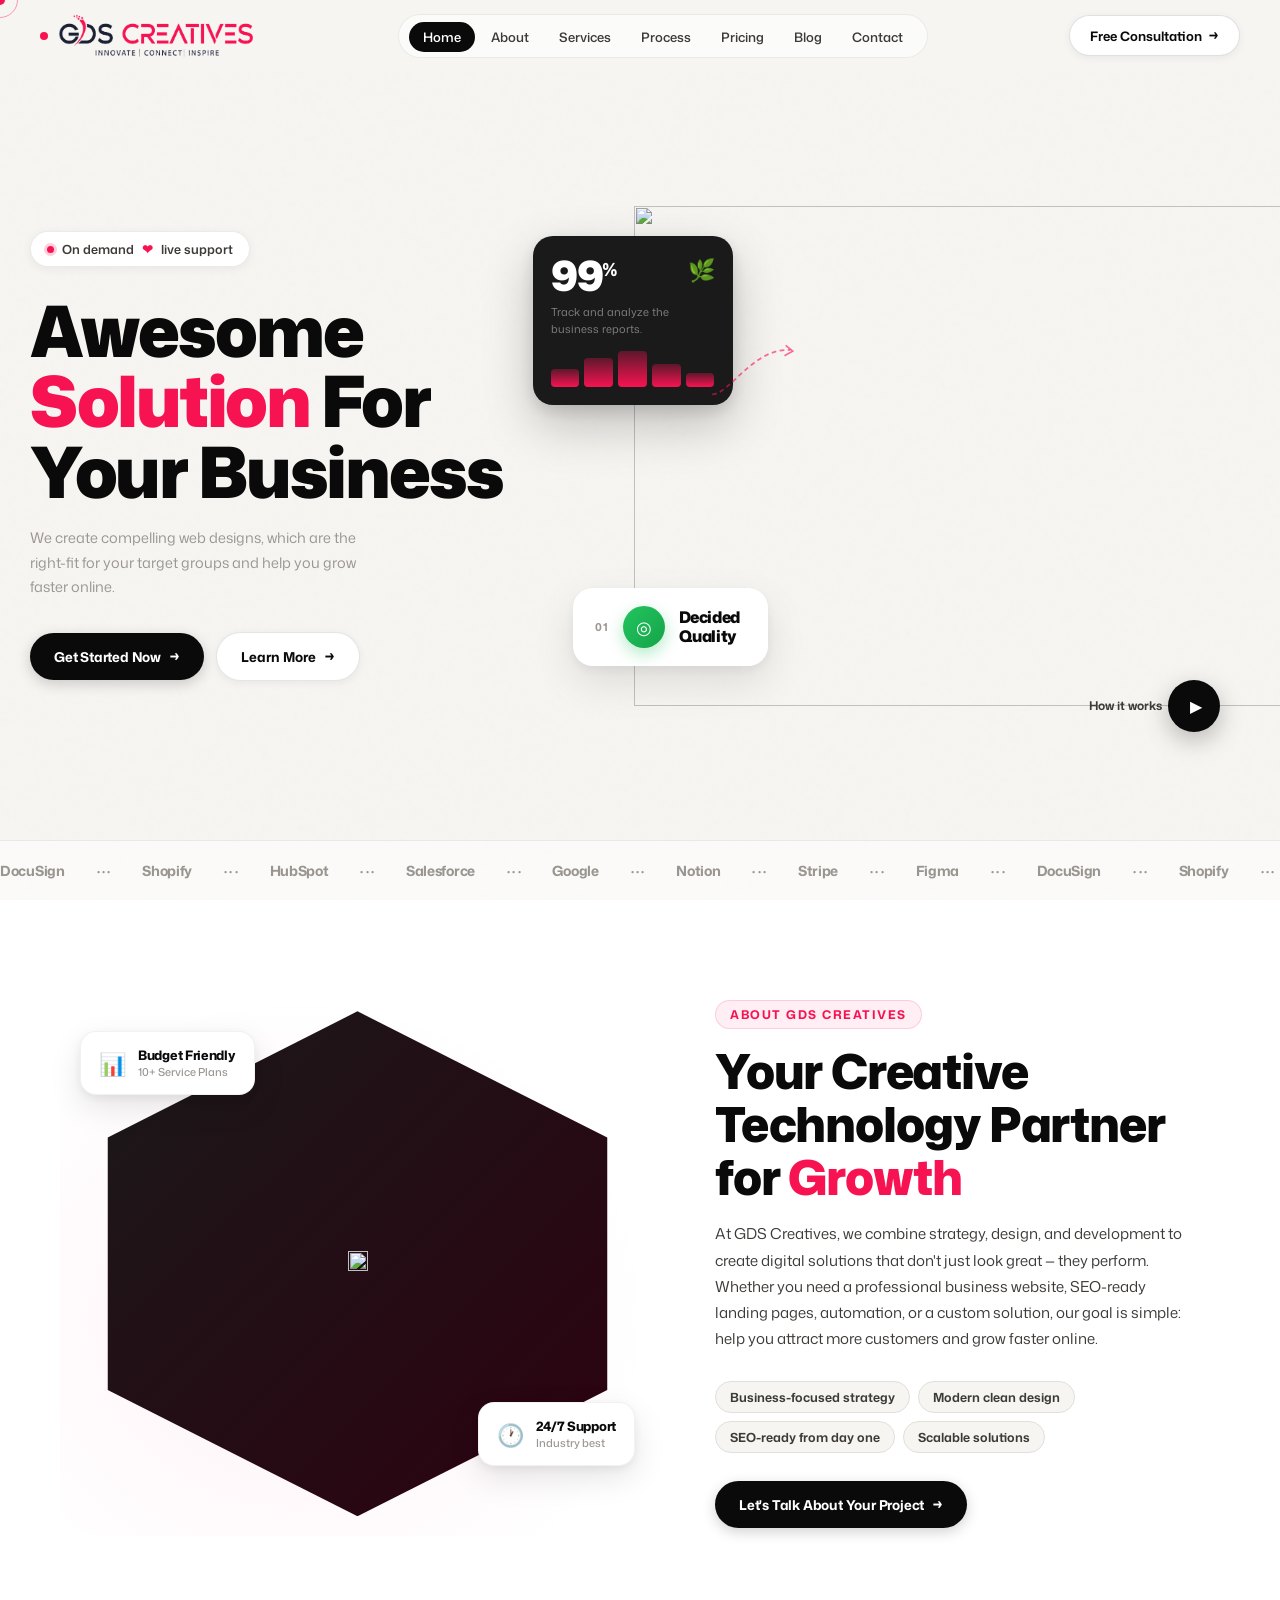
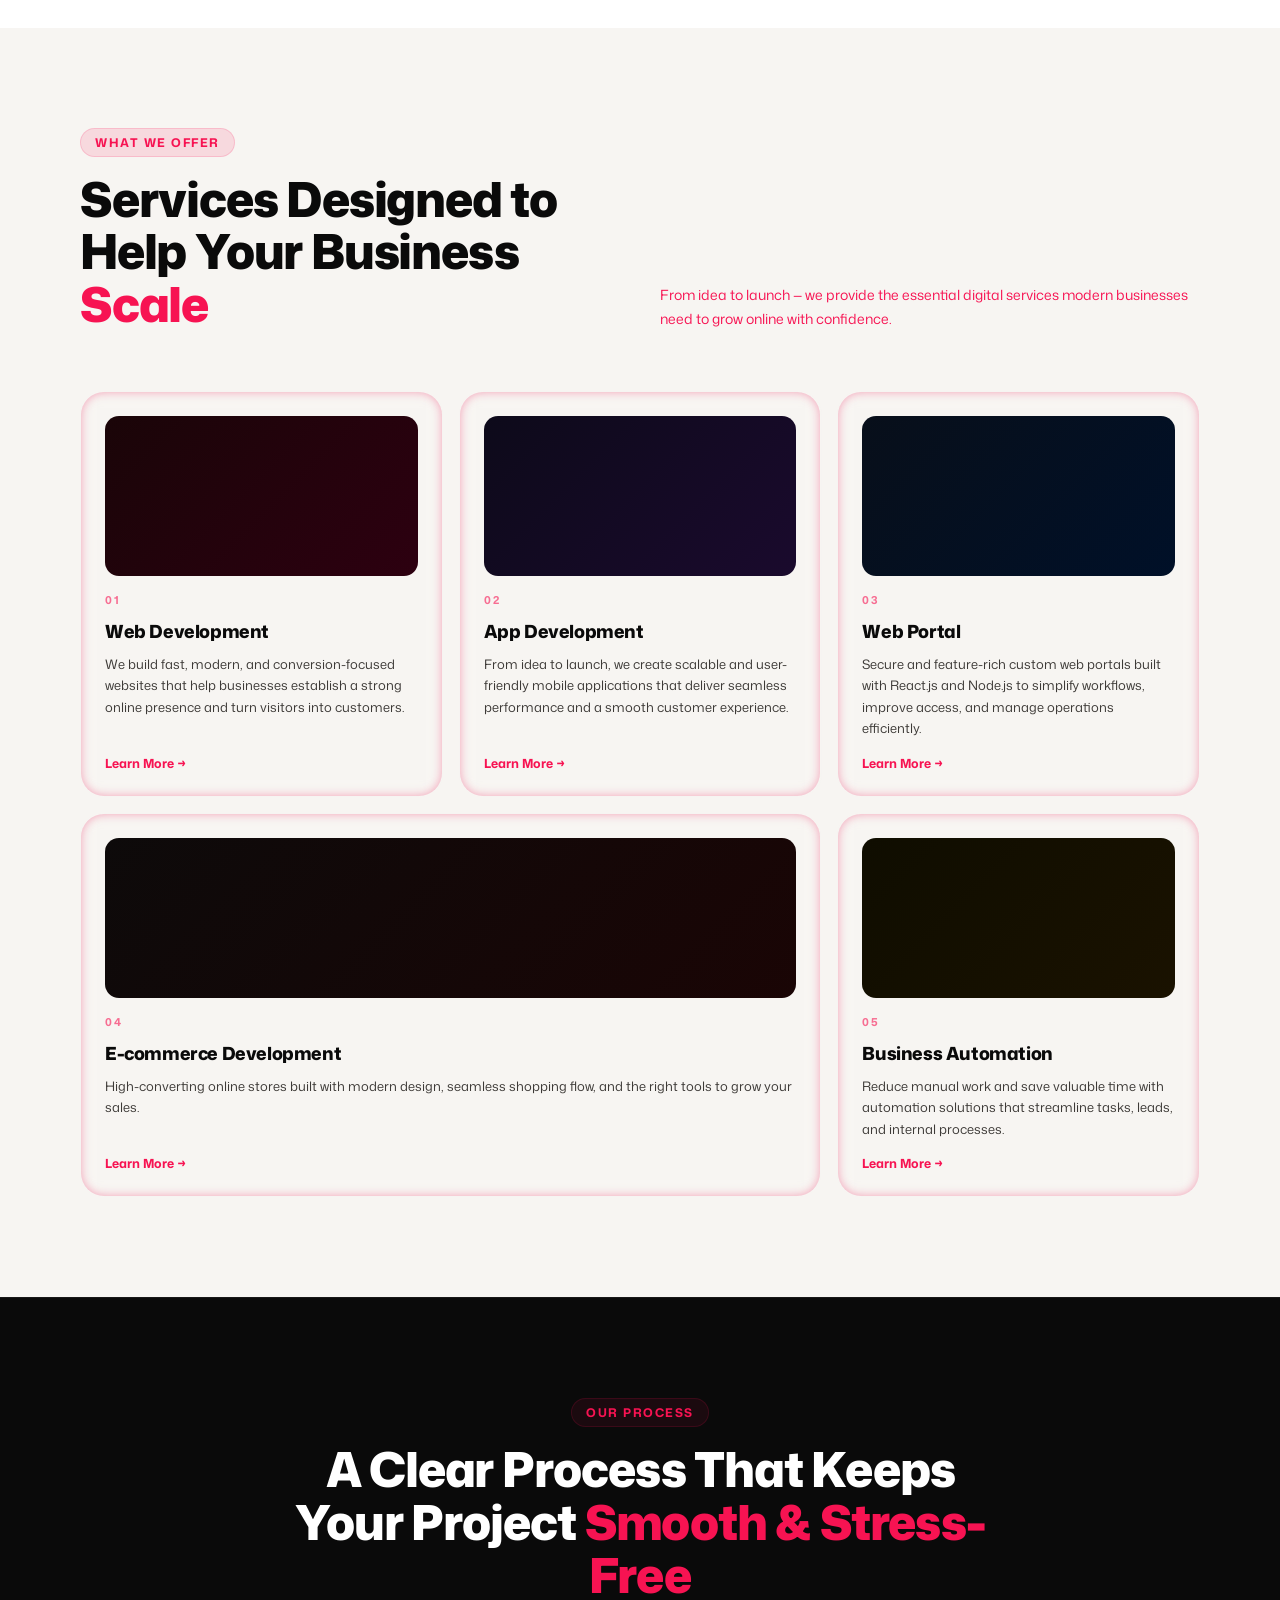
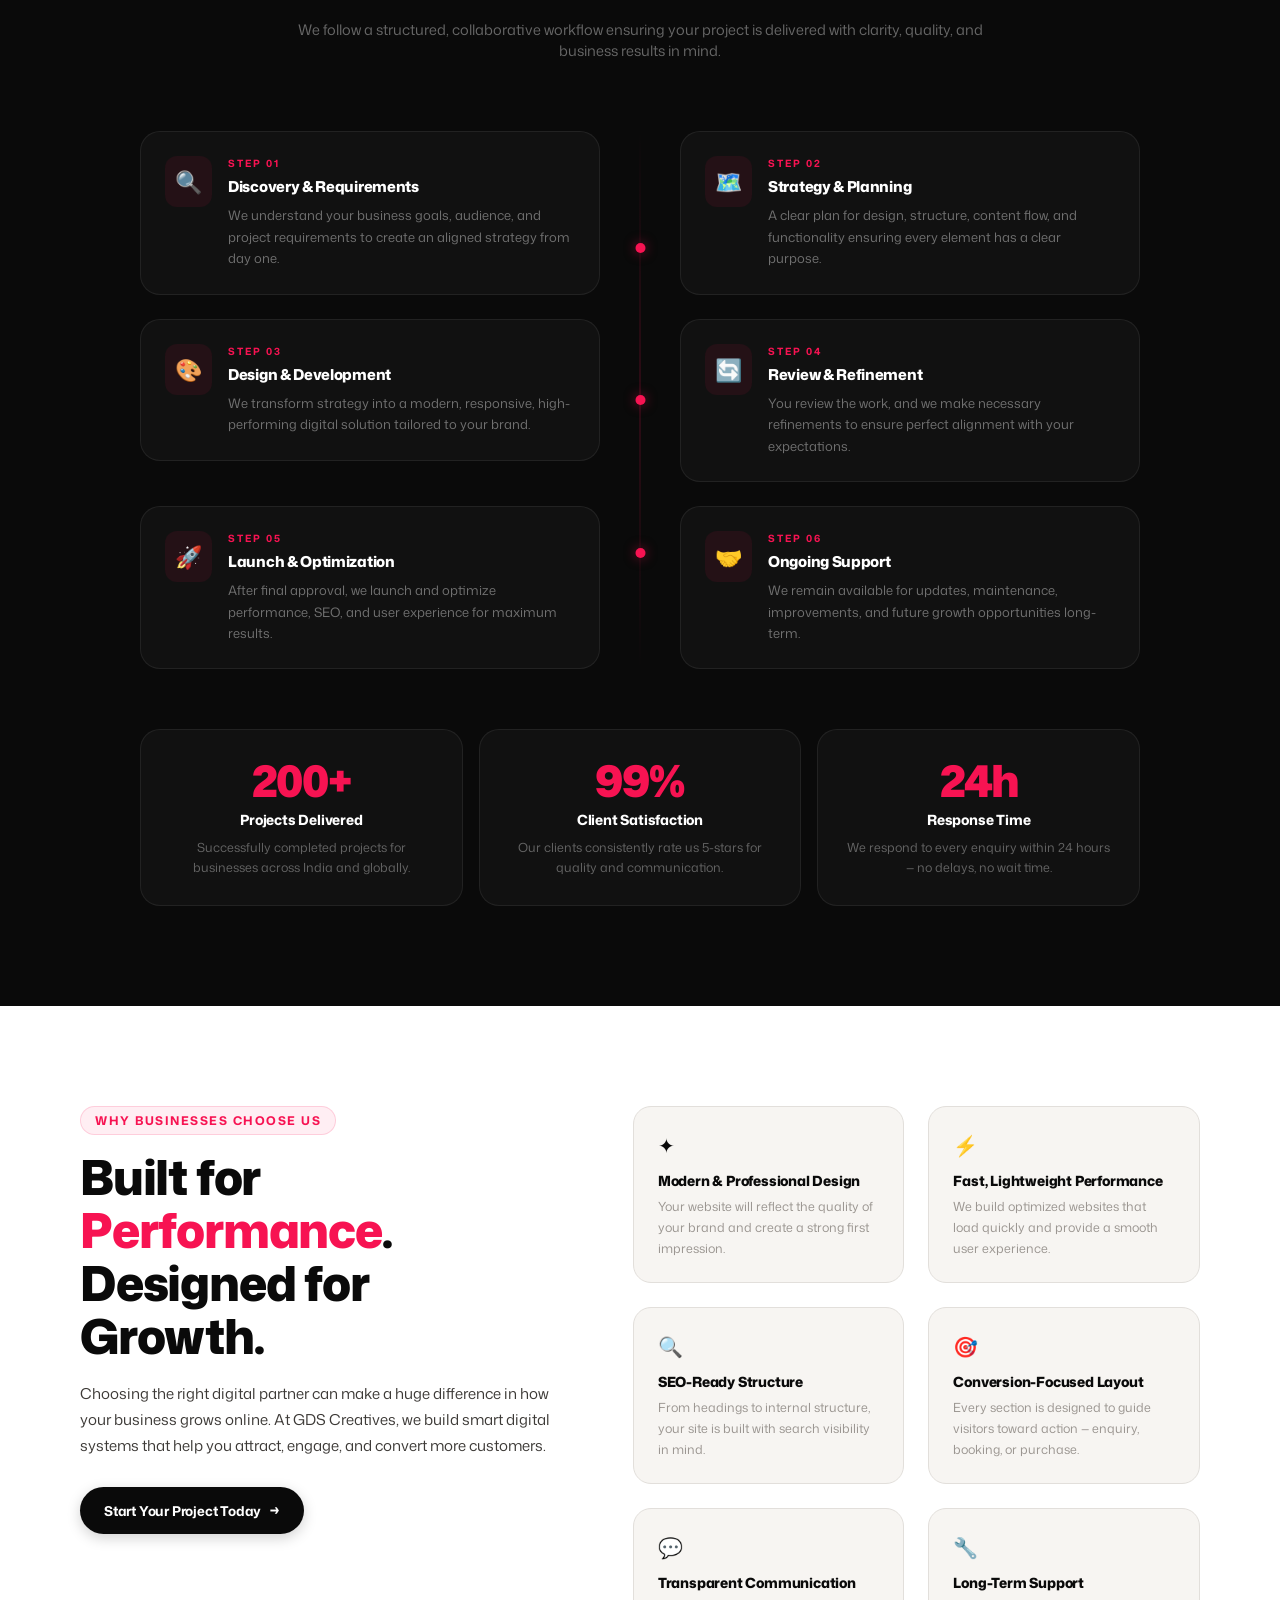
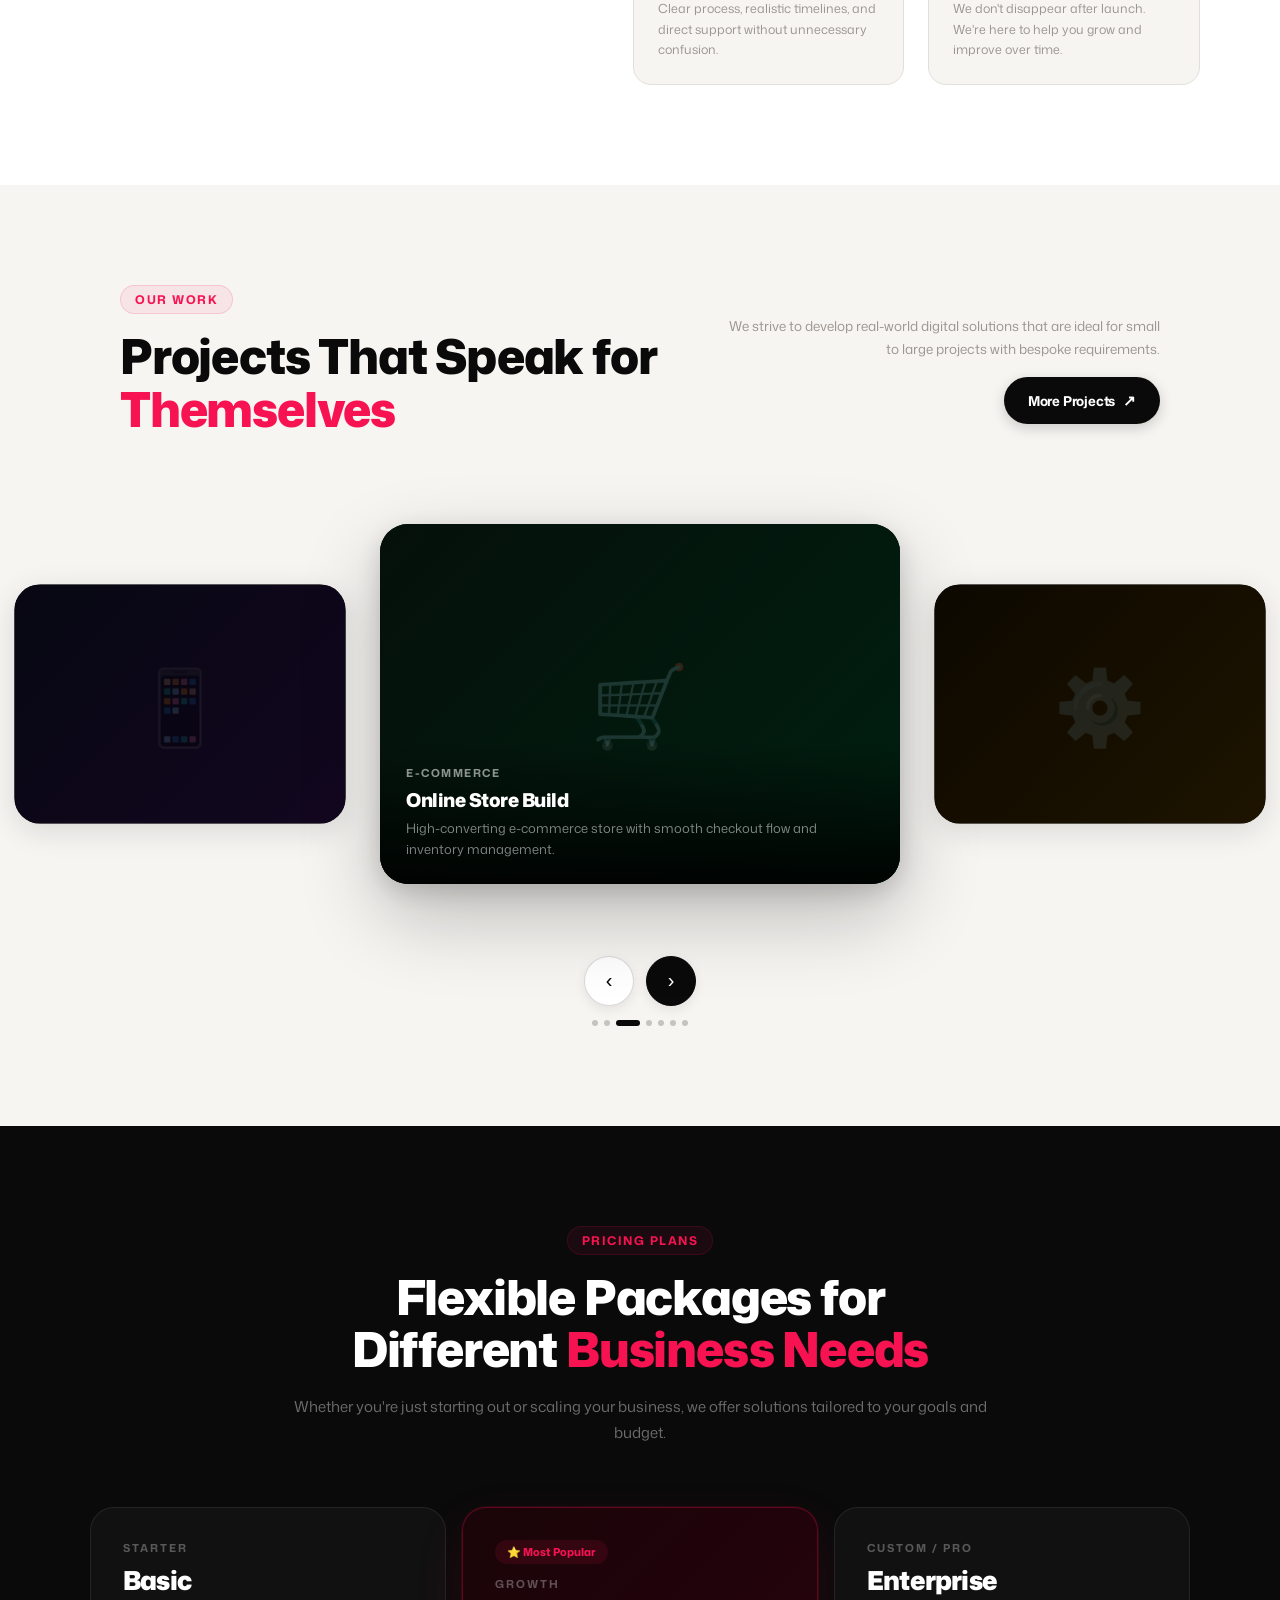
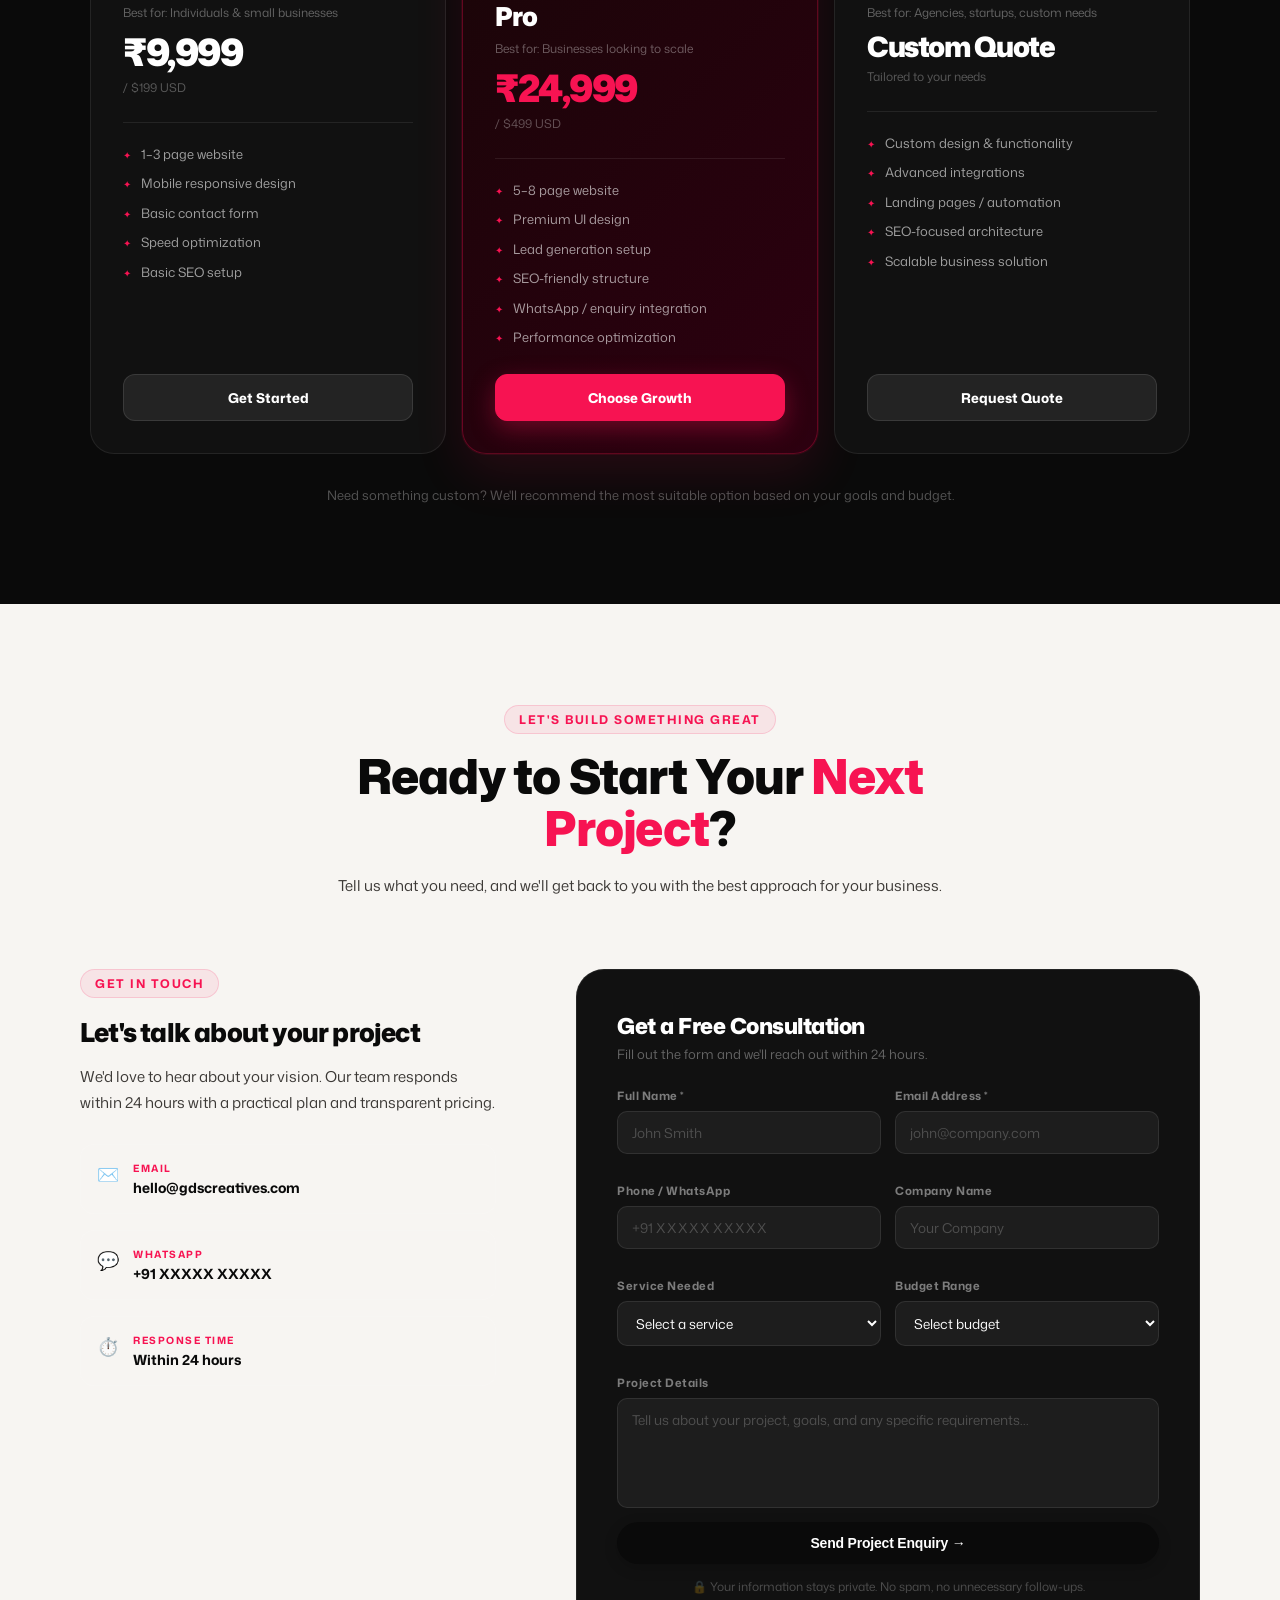
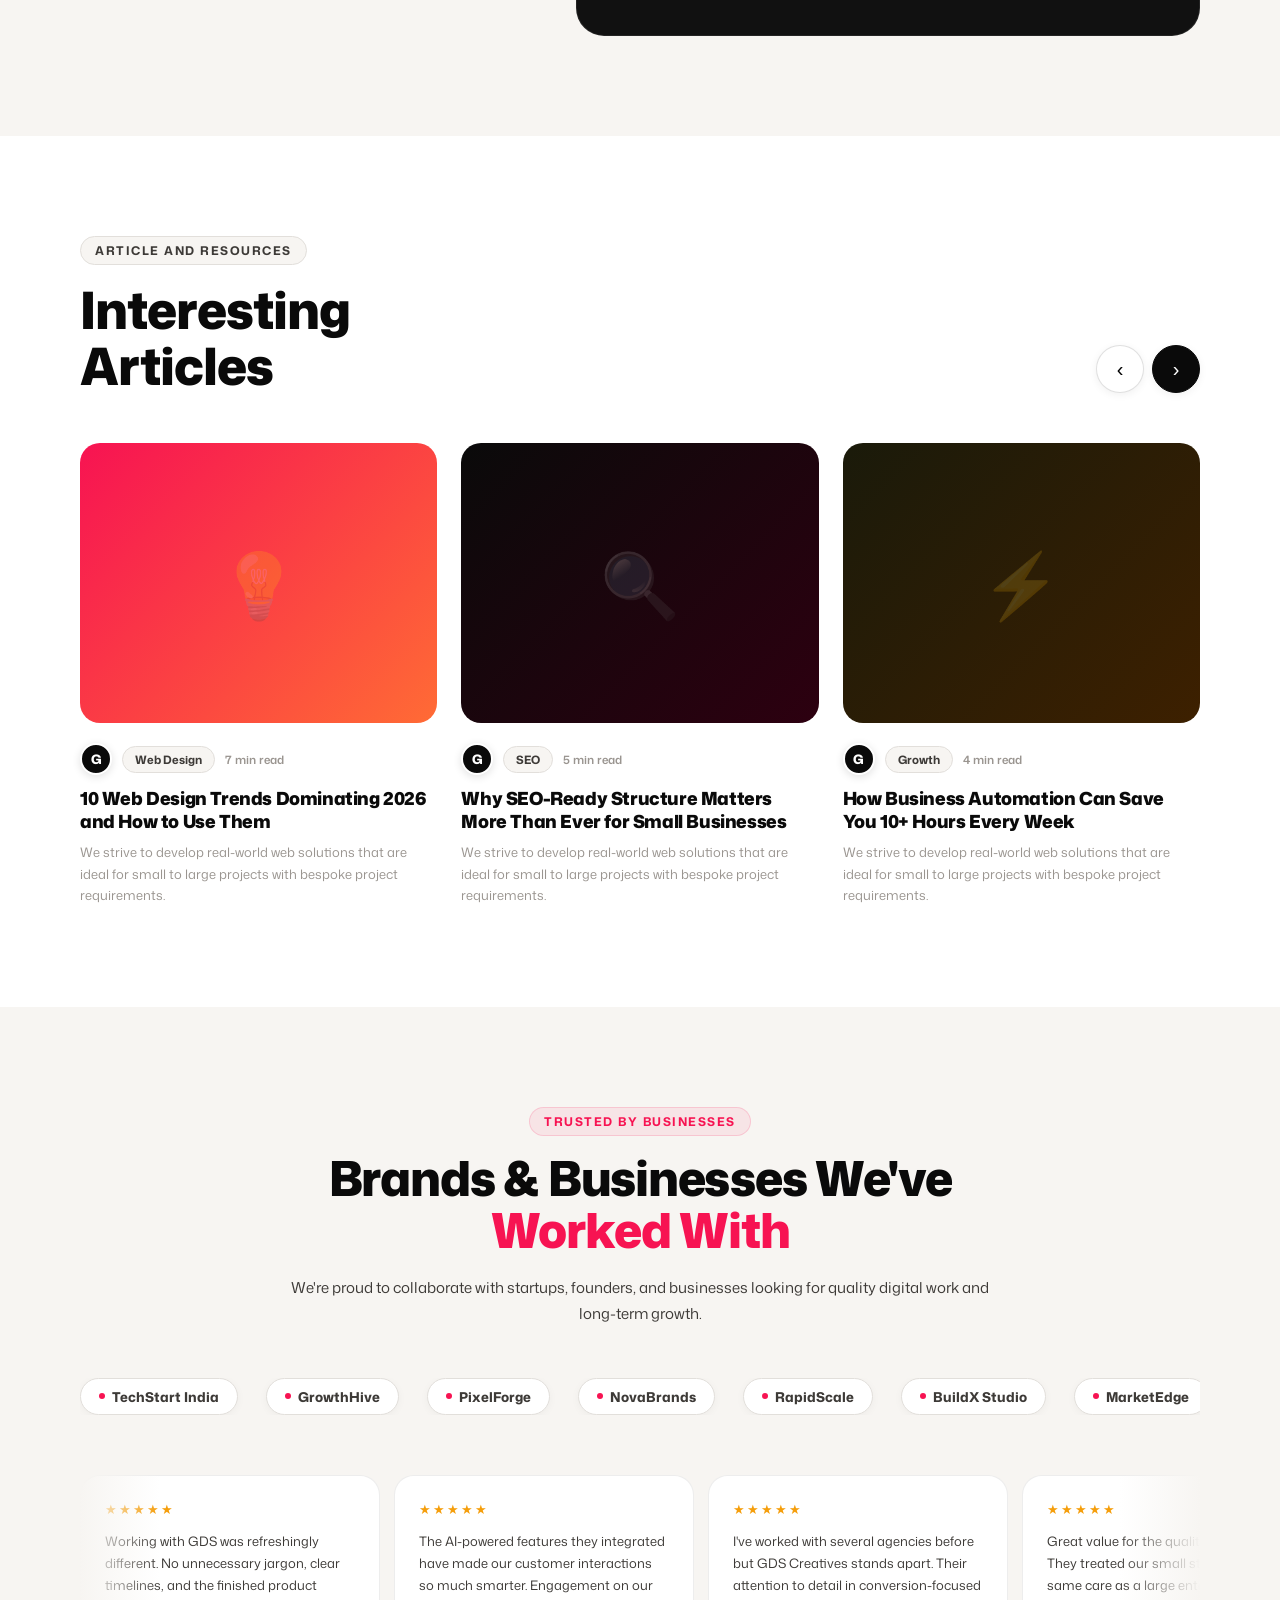
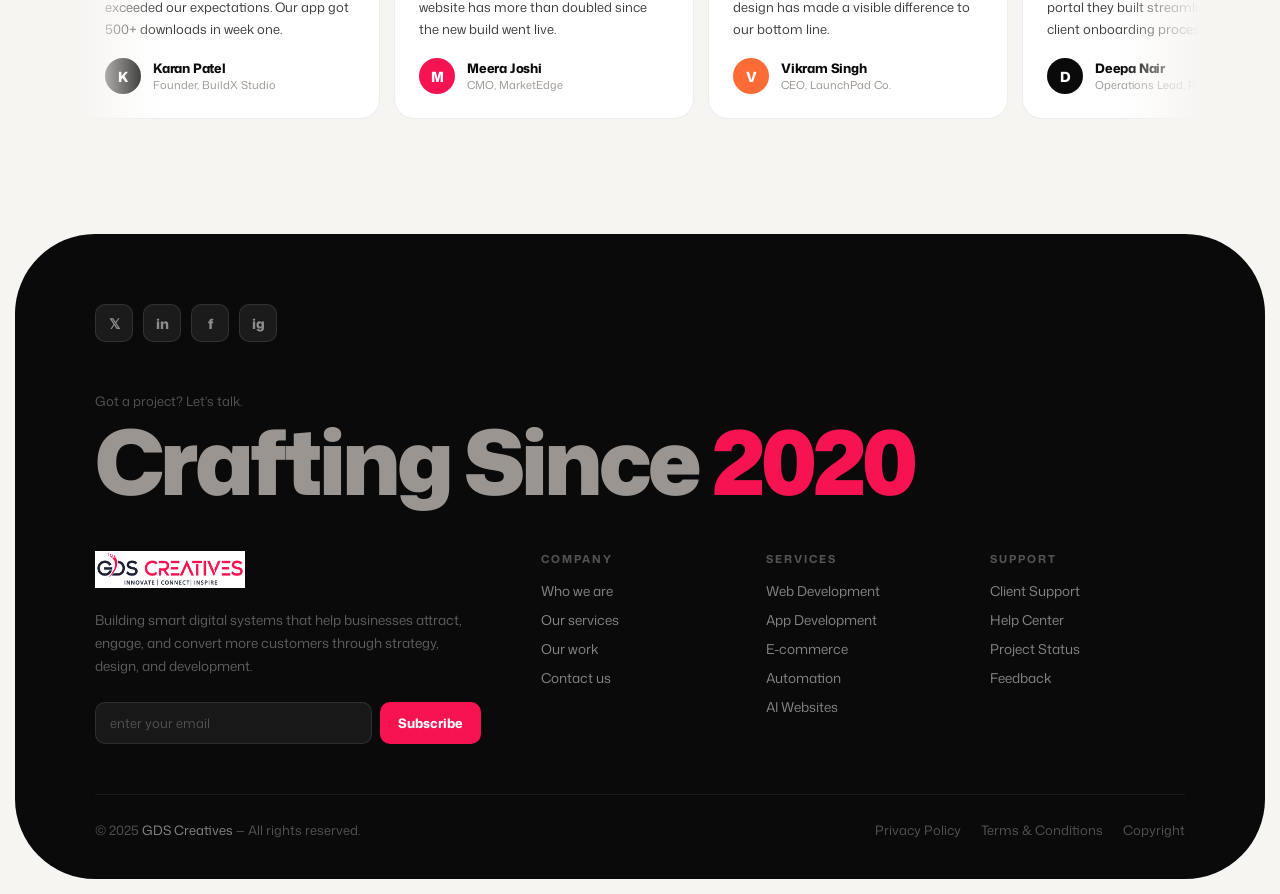
==== commit b1dab125: "9 april 2026" ====
--- a/index.html
+++ b/index.html
@@ -6,9 +6,7 @@
     <meta name="viewport" content="width=device-width, initial-scale=1.0">
     <title>GDS Creatives — IT Partner for Growing Businesses</title>
     <link rel="preconnect" href="https://fonts.googleapis.com">
-    <link
-        href="https://fonts.googleapis.com/css2?family=Mona+Sans:ital,wdth,wght@0,75..125,200..900;1,75..125,200..900&display=swap"
-        rel="stylesheet">
+    <link href="https://fonts.googleapis.com/css2?family=Mona+Sans:ital,wdth,wght@0,75..125,200..900;1,75..125,200..900&display=swap" rel="stylesheet">
     <link rel="stylesheet" href="index5.css">
 </head>
 
@@ -21,7 +19,8 @@
     <nav id="navbar">
         <a href="#" class="nav-logo">
             <div class="nav-logo-dot"></div>
-            GDS<span>Creatives</span>
+            <!-- GDS<span>Creatives</span> -->
+             <img src="logo2.png" alt="">
         </a>
         <ul class="nav-links">
             <li><a href="#hero">Home</a></li>
@@ -35,6 +34,24 @@
         <a href="#contact" class="nav-cta">
             Free Consultation <span class="btn-arrow">→</span>
         </a>
+        <!-- Hamburger -->
+        <button class="hamburger" id="hamburger" aria-label="Toggle menu">
+            <span class="ham-line"></span>
+            <span class="ham-line"></span>
+            <span class="ham-line"></span>
+        </button>
+    </nav>
+
+    <!-- Mobile Nav Drawer -->
+    <nav class="mobile-nav" id="mobileNav">
+        <a href="#hero" class="mobile-link">Home</a>
+        <a href="#about" class="mobile-link">About</a>
+        <a href="#services" class="mobile-link">Services</a>
+        <a href="#process" class="mobile-link">Process</a>
+        <a href="#pricing" class="mobile-link">Pricing</a>
+        <a href="#blog" class="mobile-link">Blog</a>
+        <a href="#reviews" class="mobile-link">Reviews</a>
+        <a href="#contact" class="mobile-link">Free Consultation →</a>
     </nav>
 
     <!-- ══════════════ HERO ══════════════ -->
@@ -52,8 +69,7 @@
                     Your Business
                 </h1>
                 <p class="hero-sub">
-                    We create compelling web designs, which are the right-fit for your target groups and help you grow
-                    faster online.
+                    We create compelling web designs, which are the right-fit for your target groups and help you grow faster online.
                 </p>
                 <div class="hero-btns">
                     <a href="#contact" class="btn-primary">Get Started Now <span class="btn-arrow">→</span></a>
@@ -66,7 +82,7 @@
                 <!-- 99% stat card -->
                 <div class="hero-stat-card">
                     <div class="hero-stat-card-top">
-                        <div class="hero-stat-num">99<sup>%</sup></div>
+                        <div class="hero-stat-num" id="heroStatNum">99<sup>%</sup></div>
                         <div class="hero-stat-leaf">🌿</div>
                     </div>
                     <div class="hero-stat-label">Track and analyze the business reports.</div>
@@ -82,16 +98,13 @@
                 <!-- Main photo card -->
                 <div class="hero-photo-card">
                     <div class="hero-photo-placeholder">
-                        <!-- <span class="photo-icon">👨‍💼</span>
-                        <span style="font-size:12px; color:rgba(255,255,255,0.2);">Add hero1.png</span> -->
                         <img src="hero4c.png" />
                     </div>
                 </div>
 
                 <!-- Curved arrow -->
                 <svg class="hero-arrow-svg" viewBox="0 0 80 60" fill="none" xmlns="http://www.w3.org/2000/svg">
-                    <path d="M5 50 C 20 50, 40 10, 72 12" stroke="#f71352" stroke-width="1.5" fill="none"
-                        stroke-dasharray="4 3" opacity="0.6" />
+                    <path d="M5 50 C 20 50, 40 10, 72 12" stroke="#f71352" stroke-width="1.5" fill="none" stroke-dasharray="4 3" opacity="0.6" />
                     <path d="M68 8 L74 13 L67 17" stroke="#f71352" stroke-width="1.5" fill="none" opacity="0.6" />
                 </svg>
 
@@ -157,8 +170,6 @@
                 <div class="about-hex-bg"></div>
                 <div class="about-hexagon-wrap">
                     <div style="text-align:center;">
-                        <!-- <div style="font-size:70px;opacity:0.2;">👥</div>
-                        <div style="color:rgba(255,255,255,0.2);font-size:12px;">Your Photo</div> -->
                         <img src="ab4.png" alt="">
                     </div>
                 </div>
@@ -180,18 +191,14 @@
             <div class="reveal reveal-delay-2">
                 <div class="section-tag">About GDS Creatives</div>
                 <h2 class="section-h2">Your Creative Technology Partner for <em>Growth</em></h2>
-                <p class="section-p">At GDS Creatives, we combine strategy, design, and development to create digital
-                    solutions that don't just look great — they perform. Whether you need a professional business
-                    website, SEO-ready landing pages, automation, or a custom solution, our goal is simple: help you
-                    attract more customers and grow faster online.</p>
+                <p class="section-p">At GDS Creatives, we combine strategy, design, and development to create digital solutions that don't just look great — they perform. Whether you need a professional business website, SEO-ready landing pages, automation, or a custom solution, our goal is simple: help you attract more customers and grow faster online.</p>
                 <div class="about-points">
                     <div class="about-point">Business-focused strategy</div>
                     <div class="about-point">Modern clean design</div>
                     <div class="about-point">SEO-ready from day one</div>
                     <div class="about-point">Scalable solutions</div>
                 </div>
-                <a href="#contact" class="btn-primary">Let's Talk About Your Project <span
-                        class="btn-arrow">→</span></a>
+                <a href="#contact" class="btn-primary">Let's Talk About Your Project <span class="btn-arrow">→</span></a>
             </div>
         </div>
     </section>
@@ -203,63 +210,52 @@
                 <div class="section-tag">What We Offer</div>
                 <h2 class="section-h2">Services Designed to Help Your Business <em>Scale</em></h2>
             </div>
-            <p>From idea to launch — we provide the essential digital services modern businesses need to grow online
-                with confidence.</p>
+            <p>From idea to launch — we provide the essential digital services modern businesses need to grow online with confidence.</p>
         </div>
         <div class="services-bento">
             <div class="svc-card reveal reveal-delay-1">
                 <div class="svc-illustration svc-illus-1">
-
                     <video src="sv1.mp4" autoplay loop muted></video>
                 </div>
                 <div class="svc-card-num">01</div>
                 <div class="svc-card-title">Web Development</div>
-                <div class="svc-card-desc">We build fast, modern, and conversion-focused websites that help businesses
-                    establish a strong online presence and turn visitors into customers.</div>
+                <div class="svc-card-desc">We build fast, modern, and conversion-focused websites that help businesses establish a strong online presence and turn visitors into customers.</div>
                 <a href="#" class="svc-card-link">Learn More →</a>
             </div>
             <div class="svc-card reveal reveal-delay-2">
                 <div class="svc-illustration svc-illus-2">
-
                     <video src="sv2.mp4" autoplay loop muted></video>
                 </div>
                 <div class="svc-card-num">02</div>
                 <div class="svc-card-title">App Development</div>
-                <div class="svc-card-desc">From idea to launch, we create scalable and user-friendly mobile applications
-                    that deliver seamless performance and a smooth customer experience.</div>
+                <div class="svc-card-desc">From idea to launch, we create scalable and user-friendly mobile applications that deliver seamless performance and a smooth customer experience.</div>
                 <a href="#" class="svc-card-link">Learn More →</a>
             </div>
             <div class="svc-card reveal reveal-delay-3">
                 <div class="svc-illustration svc-illus-3">
-
                     <video src="sv3.mp4" autoplay loop muted></video>
                 </div>
                 <div class="svc-card-num">03</div>
                 <div class="svc-card-title">Web Portal</div>
-                <div class="svc-card-desc">Secure and feature-rich custom web portals built with React.js and Node.js to
-                    simplify workflows, improve access, and manage operations efficiently.</div>
+                <div class="svc-card-desc">Secure and feature-rich custom web portals built with React.js and Node.js to simplify workflows, improve access, and manage operations efficiently.</div>
                 <a href="#" class="svc-card-link">Learn More →</a>
             </div>
             <div class="svc-card svc-card-wide reveal reveal-delay-1">
                 <div class="svc-illustration svc-illus-4" style="height:160px;">
-
                     <video src="sv4.mp4" autoplay loop muted></video>
                 </div>
                 <div class="svc-card-num">04</div>
                 <div class="svc-card-title">E-commerce Development</div>
-                <div class="svc-card-desc">High-converting online stores built with modern design, seamless shopping
-                    flow, and the right tools to grow your sales.</div>
+                <div class="svc-card-desc">High-converting online stores built with modern design, seamless shopping flow, and the right tools to grow your sales.</div>
                 <a href="#" class="svc-card-link">Learn More →</a>
             </div>
             <div class="svc-card reveal reveal-delay-2">
                 <div class="svc-illustration svc-illus-5">
-
                     <video src="sv5.mp4" autoplay loop muted></video>
                 </div>
                 <div class="svc-card-num">05</div>
                 <div class="svc-card-title">Business Automation</div>
-                <div class="svc-card-desc">Reduce manual work and save valuable time with automation solutions that
-                    streamline tasks, leads, and internal processes.</div>
+                <div class="svc-card-desc">Reduce manual work and save valuable time with automation solutions that streamline tasks, leads, and internal processes.</div>
                 <a href="#" class="svc-card-link">Learn More →</a>
             </div>
         </div>
@@ -270,8 +266,7 @@
         <div class="process-header reveal">
             <div class="section-tag">Our Process</div>
             <h2 class="section-h2">A Clear Process That Keeps Your Project <em>Smooth & Stress-Free</em></h2>
-            <p>We follow a structured, collaborative workflow ensuring your project is delivered with clarity, quality,
-                and business results in mind.</p>
+            <p>We follow a structured, collaborative workflow ensuring your project is delivered with clarity, quality, and business results in mind.</p>
         </div>
         <div class="process-steps-wrap">
             <div class="process-spine">
@@ -287,8 +282,7 @@
                             <div class="step-content">
                                 <div class="step-num">Step 01</div>
                                 <div class="step-title">Discovery & Requirements</div>
-                                <div class="step-desc">We understand your business goals, audience, and project
-                                    requirements to create an aligned strategy from day one.</div>
+                                <div class="step-desc">We understand your business goals, audience, and project requirements to create an aligned strategy from day one.</div>
                             </div>
                         </div>
                     </div>
@@ -300,8 +294,7 @@
                             <div class="step-content">
                                 <div class="step-num">Step 02</div>
                                 <div class="step-title">Strategy & Planning</div>
-                                <div class="step-desc">A clear plan for design, structure, content flow, and
-                                    functionality ensuring every element has a clear purpose.</div>
+                                <div class="step-desc">A clear plan for design, structure, content flow, and functionality ensuring every element has a clear purpose.</div>
                             </div>
                         </div>
                     </div>
@@ -313,8 +306,7 @@
                             <div class="step-content">
                                 <div class="step-num">Step 03</div>
                                 <div class="step-title">Design & Development</div>
-                                <div class="step-desc">We transform strategy into a modern, responsive, high-performing
-                                    digital solution tailored to your brand.</div>
+                                <div class="step-desc">We transform strategy into a modern, responsive, high-performing digital solution tailored to your brand.</div>
                             </div>
                         </div>
                     </div>
@@ -326,8 +318,7 @@
                             <div class="step-content">
                                 <div class="step-num">Step 04</div>
                                 <div class="step-title">Review & Refinement</div>
-                                <div class="step-desc">You review the work, and we make necessary refinements to ensure
-                                    perfect alignment with your expectations.</div>
+                                <div class="step-desc">You review the work, and we make necessary refinements to ensure perfect alignment with your expectations.</div>
                             </div>
                         </div>
                     </div>
@@ -339,8 +330,7 @@
                             <div class="step-content">
                                 <div class="step-num">Step 05</div>
                                 <div class="step-title">Launch & Optimization</div>
-                                <div class="step-desc">After final approval, we launch and optimize performance, SEO,
-                                    and user experience for maximum results.</div>
+                                <div class="step-desc">After final approval, we launch and optimize performance, SEO, and user experience for maximum results.</div>
                             </div>
                         </div>
                     </div>
@@ -352,8 +342,7 @@
                             <div class="step-content">
                                 <div class="step-num">Step 06</div>
                                 <div class="step-title">Ongoing Support</div>
-                                <div class="step-desc">We remain available for updates, maintenance, improvements, and
-                                    future growth opportunities long-term.</div>
+                                <div class="step-desc">We remain available for updates, maintenance, improvements, and future growth opportunities long-term.</div>
                             </div>
                         </div>
                     </div>
@@ -362,17 +351,17 @@
         </div>
         <div class="process-metrics">
             <div class="process-metric-card reveal reveal-delay-1">
-                <div class="metric-num">200<span>+</span></div>
+                <div class="metric-num" data-target="200" data-suffix="+"><span class="count-val">0</span><span>+</span></div>
                 <div class="metric-title">Projects Delivered</div>
                 <div class="metric-desc">Successfully completed projects for businesses across India and globally.</div>
             </div>
             <div class="process-metric-card reveal reveal-delay-2">
-                <div class="metric-num">99<span>%</span></div>
+                <div class="metric-num" data-target="99" data-suffix="%"><span class="count-val">0</span><span>%</span></div>
                 <div class="metric-title">Client Satisfaction</div>
                 <div class="metric-desc">Our clients consistently rate us 5-stars for quality and communication.</div>
             </div>
             <div class="process-metric-card reveal reveal-delay-3">
-                <div class="metric-num">24<span>h</span></div>
+                <div class="metric-num" data-target="24" data-suffix="h"><span class="count-val">0</span><span>h</span></div>
                 <div class="metric-title">Response Time</div>
                 <div class="metric-desc">We respond to every enquiry within 24 hours — no delays, no wait time.</div>
             </div>
@@ -385,47 +374,39 @@
             <div class="reveal">
                 <div class="section-tag">Why Businesses Choose Us</div>
                 <h2 class="section-h2">Built for <em>Performance</em>. Designed for Growth.</h2>
-                <p class="section-p">Choosing the right digital partner can make a huge difference in how your business
-                    grows online. At GDS Creatives, we build smart digital systems that help you attract, engage, and
-                    convert more customers.</p>
+                <p class="section-p">Choosing the right digital partner can make a huge difference in how your business grows online. At GDS Creatives, we build smart digital systems that help you attract, engage, and convert more customers.</p>
                 <a href="#contact" class="btn-primary">Start Your Project Today <span class="btn-arrow">→</span></a>
             </div>
             <div class="why-features reveal reveal-delay-2">
                 <div class="why-feature"><span class="why-feature-icon">✦</span>
                     <div class="why-feature-title">Modern & Professional Design</div>
-                    <div class="why-feature-desc">Your website will reflect the quality of your brand and create a
-                        strong first impression.</div>
+                    <div class="why-feature-desc">Your website will reflect the quality of your brand and create a strong first impression.</div>
                 </div>
                 <div class="why-feature"><span class="why-feature-icon">⚡</span>
                     <div class="why-feature-title">Fast, Lightweight Performance</div>
-                    <div class="why-feature-desc">We build optimized websites that load quickly and provide a smooth
-                        user experience.</div>
+                    <div class="why-feature-desc">We build optimized websites that load quickly and provide a smooth user experience.</div>
                 </div>
                 <div class="why-feature"><span class="why-feature-icon">🔍</span>
                     <div class="why-feature-title">SEO-Ready Structure</div>
-                    <div class="why-feature-desc">From headings to internal structure, your site is built with search
-                        visibility in mind.</div>
+                    <div class="why-feature-desc">From headings to internal structure, your site is built with search visibility in mind.</div>
                 </div>
                 <div class="why-feature"><span class="why-feature-icon">🎯</span>
                     <div class="why-feature-title">Conversion-Focused Layout</div>
-                    <div class="why-feature-desc">Every section is designed to guide visitors toward action — enquiry,
-                        booking, or purchase.</div>
+                    <div class="why-feature-desc">Every section is designed to guide visitors toward action — enquiry, booking, or purchase.</div>
                 </div>
                 <div class="why-feature"><span class="why-feature-icon">💬</span>
                     <div class="why-feature-title">Transparent Communication</div>
-                    <div class="why-feature-desc">Clear process, realistic timelines, and direct support without
-                        unnecessary confusion.</div>
+                    <div class="why-feature-desc">Clear process, realistic timelines, and direct support without unnecessary confusion.</div>
                 </div>
                 <div class="why-feature"><span class="why-feature-icon">🔧</span>
                     <div class="why-feature-title">Long-Term Support</div>
-                    <div class="why-feature-desc">We don't disappear after launch. We're here to help you grow and
-                        improve over time.</div>
+                    <div class="why-feature-desc">We don't disappear after launch. We're here to help you grow and improve over time.</div>
                 </div>
             </div>
         </div>
     </section>
 
-    <!-- ══════════════ PORTFOLIO — Image 2 style carousel ══════════════ -->
+    <!-- ══════════════ PORTFOLIO ══════════════ -->
     <section id="portfolio">
         <div class="portfolio-header">
             <div class="reveal">
@@ -433,10 +414,8 @@
                 <h2 class="section-h2">Projects That Speak for <em>Themselves</em></h2>
             </div>
             <div class="portfolio-header-right reveal reveal-delay-2">
-                <p>We strive to develop real-world digital solutions that are ideal for small to large projects with
-                    bespoke requirements.</p>
-                <a href="#contact" class="btn-primary" style="display:inline-flex;">More Projects <span
-                        class="btn-arrow">↗</span></a>
+                <p>We strive to develop real-world digital solutions that are ideal for small to large projects with bespoke requirements.</p>
+                <a href="#contact" class="btn-primary" style="display:inline-flex;">More Projects <span class="btn-arrow">↗</span></a>
             </div>
         </div>
 
@@ -449,8 +428,7 @@
                         <div class="pf-overlay">
                             <div class="pf-overlay-tag">Web Dev</div>
                             <div class="pf-overlay-title">Business Website</div>
-                            <div class="pf-overlay-desc">Modern, conversion-focused site built for maximum lead
-                                generation.</div>
+                            <div class="pf-overlay-desc">Modern, conversion-focused site built for maximum lead generation.</div>
                         </div>
                     </div>
                 </div>
@@ -461,8 +439,7 @@
                         <div class="pf-overlay">
                             <div class="pf-overlay-tag">App Dev</div>
                             <div class="pf-overlay-title">Mobile App Launch</div>
-                            <div class="pf-overlay-desc">User-friendly cross-platform app with seamless onboarding and
-                                intuitive design flow.</div>
+                            <div class="pf-overlay-desc">User-friendly cross-platform app with seamless onboarding and intuitive design flow.</div>
                         </div>
                     </div>
                 </div>
@@ -473,8 +450,7 @@
                         <div class="pf-overlay">
                             <div class="pf-overlay-tag">E-commerce</div>
                             <div class="pf-overlay-title">Online Store Build</div>
-                            <div class="pf-overlay-desc">High-converting e-commerce store with smooth checkout flow and
-                                inventory management.</div>
+                            <div class="pf-overlay-desc">High-converting e-commerce store with smooth checkout flow and inventory management.</div>
                         </div>
                     </div>
                 </div>
@@ -485,55 +461,51 @@
                         <div class="pf-overlay">
                             <div class="pf-overlay-tag">Automation</div>
                             <div class="pf-overlay-title">Business Workflow</div>
-                            <div class="pf-overlay-desc">Full automation suite that saves 10+ hours per week and
-                                eliminates repetitive tasks.</div>
+                            <div class="pf-overlay-desc">Full automation suite that saves 10+ hours per week and eliminates repetitive tasks.</div>
                         </div>
                     </div>
                 </div>
                 <div class="pf-card side" data-index="4">
                     <div class="pf-img-area">
                         <div class="pf-img-gradient" style="background:linear-gradient(135deg,#120c00,#2a1c00);"></div>
-                        <div class="pf-img-icon">⚙️</div>
+                        <div class="pf-img-icon">🎨</div>
                         <div class="pf-overlay">
-                            <div class="pf-overlay-tag">Automation</div>
-                            <div class="pf-overlay-title">Business Workflow</div>
-                            <div class="pf-overlay-desc">Full automation suite that saves 10+ hours per week and
-                                eliminates repetitive tasks.</div>
+                            <div class="pf-overlay-tag">Design</div>
+                            <div class="pf-overlay-title">Brand Identity</div>
+                            <div class="pf-overlay-desc">Complete brand identity system with logo, color palette, and design guidelines.</div>
                         </div>
                     </div>
                 </div>
                 <div class="pf-card side" data-index="5">
                     <div class="pf-img-area">
                         <div class="pf-img-gradient" style="background:linear-gradient(135deg,#120c00,#2a1c00);"></div>
-                        <div class="pf-img-icon">⚙️</div>
+                        <div class="pf-img-icon">📊</div>
                         <div class="pf-overlay">
-                            <div class="pf-overlay-tag">Automation</div>
-                            <div class="pf-overlay-title">Business Workflow</div>
-                            <div class="pf-overlay-desc">Full automation suite that saves 10+ hours per week and
-                                eliminates repetitive tasks.</div>
+                            <div class="pf-overlay-tag">Web Portal</div>
+                            <div class="pf-overlay-title">Analytics Dashboard</div>
+                            <div class="pf-overlay-desc">Real-time business analytics portal with custom reporting and data visualization.</div>
                         </div>
                     </div>
                 </div>
                 <div class="pf-card side" data-index="6">
                     <div class="pf-img-area">
                         <div class="pf-img-gradient" style="background:linear-gradient(135deg,#120c00,#2a1c00);"></div>
-                        <div class="pf-img-icon">⚙️</div>
+                        <div class="pf-img-icon">🤖</div>
                         <div class="pf-overlay">
-                            <div class="pf-overlay-tag">Automation</div>
-                            <div class="pf-overlay-title">Business Workflow</div>
-                            <div class="pf-overlay-desc">Full automation suite that saves 10+ hours per week and
-                                eliminates repetitive tasks.</div>
-                        </div>
-                    </div>
-                </div>
-            </div>
-
+                            <div class="pf-overlay-tag">AI Integration</div>
+                            <div class="pf-overlay-title">AI-Powered Site</div>
+                            <div class="pf-overlay-desc">Smart website with AI chat, product recommendations and personalization engine.</div>
+                        </div>
+                    </div>
+                </div>
+            </div>
         </div>
 
         <div class="portfolio-nav">
             <button class="pf-nav-btn" id="pfPrev">‹</button>
             <button class="pf-nav-btn active-btn" id="pfNext">›</button>
         </div>
+        <div class="portfolio-progress" id="pfDots"></div>
     </section>
 
     <!-- ══════════════ PRICING ══════════════ -->
@@ -541,8 +513,7 @@
         <div class="pricing-header reveal">
             <div class="section-tag">Pricing Plans</div>
             <h2 class="section-h2">Flexible Packages for Different <em>Business Needs</em></h2>
-            <p class="section-p">Whether you're just starting out or scaling your business, we offer solutions tailored
-                to your goals and budget.</p>
+            <p class="section-p">Whether you're just starting out or scaling your business, we offer solutions tailored to your goals and budget.</p>
         </div>
         <div class="pricing-cards">
             <div class="price-card reveal reveal-delay-1">
@@ -596,8 +567,7 @@
                 <a href="#contact" class="price-cta">Request Quote</a>
             </div>
         </div>
-        <p class="pricing-note reveal">Need something custom? We'll recommend the most suitable option based on your
-            goals and budget.</p>
+        <p class="pricing-note reveal">Need something custom? We'll recommend the most suitable option based on your goals and budget.</p>
     </section>
 
     <!-- ══════════════ CONTACT ══════════════ -->
@@ -605,16 +575,13 @@
         <div style="text-align:center;max-width:700px;margin:0 auto 70px;" class="reveal">
             <div class="section-tag" style="justify-content:center;">Let's Build Something Great</div>
             <h2 class="section-h2" style="color:var(--black);">Ready to Start Your <em>Next Project</em>?</h2>
-            <p style="font-size:15px;color:var(--gray-700);line-height:1.7;">Tell us what you need, and we'll get
-                back to you with the best approach for your business.</p>
+            <p style="font-size:15px;color:var(--gray-700);line-height:1.7;">Tell us what you need, and we'll get back to you with the best approach for your business.</p>
         </div>
         <div class="contact-inner">
             <div class="reveal">
                 <div class="section-tag">Get In Touch</div>
-                <h3 style="font-size:26px;font-weight:850;color:var(--black);letter-spacing:-0.8px;margin-bottom:14px;">
-                    Let's talk about your project</h3>
-                <p class="section-p" style="color:var(--gray-700);">We'd love to hear about your vision. Our team
-                    responds within 24 hours with a practical plan and transparent pricing.</p>
+                <h3 style="font-size:26px;font-weight:850;color:var(--black);letter-spacing:-0.8px;margin-bottom:14px;">Let's talk about your project</h3>
+                <p class="section-p" style="color:var(--gray-700);">We'd love to hear about your vision. Our team responds within 24 hours with a practical plan and transparent pricing.</p>
                 <div class="contact-info">
                     <div class="contact-info-item">
                         <div class="contact-info-icon">✉️</div>
@@ -644,14 +611,11 @@
                 <div class="form-sub">Fill out the form and we'll reach out within 24 hours.</div>
                 <div class="form-row">
                     <div class="form-group"><label>Full Name *</label><input type="text" placeholder="John Smith"></div>
-                    <div class="form-group"><label>Email Address *</label><input type="email"
-                            placeholder="john@company.com"></div>
+                    <div class="form-group"><label>Email Address *</label><input type="email" placeholder="john@company.com"></div>
                 </div>
                 <div class="form-row">
-                    <div class="form-group"><label>Phone / WhatsApp</label><input type="tel"
-                            placeholder="+91 XXXXX XXXXX"></div>
-                    <div class="form-group"><label>Company Name</label><input type="text" placeholder="Your Company">
-                    </div>
+                    <div class="form-group"><label>Phone / WhatsApp</label><input type="tel" placeholder="+91 XXXXX XXXXX"></div>
+                    <div class="form-group"><label>Company Name</label><input type="text" placeholder="Your Company"></div>
                 </div>
                 <div class="form-row">
                     <div class="form-group"><label>Service Needed</label>
@@ -676,18 +640,14 @@
                         </select>
                     </div>
                 </div>
-                <div class="form-group"><label>Project Details</label><textarea
-                        placeholder="Tell us about your project, goals, and any specific requirements..."></textarea>
-                </div>
-                <button class="btn-primary"
-                    style="width:100%;justify-content:center;border:none;font-size:14px;cursor:pointer;">Send Project
-                    Enquiry →</button>
+                <div class="form-group"><label>Project Details</label><textarea placeholder="Tell us about your project, goals, and any specific requirements..."></textarea></div>
+                <button class="btn-primary" style="width:100%;justify-content:center;border:none;font-size:14px;cursor:pointer;">Send Project Enquiry →</button>
                 <div class="form-trust">🔒 Your information stays private. No spam, no unnecessary follow-ups.</div>
             </div>
         </div>
     </section>
 
-    <!-- ══════════════ BLOG — Image 3 style ══════════════ -->
+    <!-- ══════════════ BLOG ══════════════ -->
     <section id="blog">
         <div class="blog-header">
             <div class="blog-header-left reveal">
@@ -702,7 +662,6 @@
             </div>
         </div>
         <div class="blog-grid">
-            <!-- Blog card 1 -->
             <div class="blog-card reveal reveal-delay-1">
                 <div class="blog-photo">
                     <div class="blog-photo-bg" style="background:linear-gradient(135deg,#f71352,#ff6b35);"></div>
@@ -714,10 +673,8 @@
                     <span class="blog-readtime">7 min read</span>
                 </div>
                 <div class="blog-title">10 Web Design Trends Dominating 2026 and How to Use Them</div>
-                <div class="blog-excerpt">We strive to develop real-world web solutions that are ideal for small to
-                    large projects with bespoke project requirements.</div>
-            </div>
-            <!-- Blog card 2 -->
+                <div class="blog-excerpt">We strive to develop real-world web solutions that are ideal for small to large projects with bespoke project requirements.</div>
+            </div>
             <div class="blog-card reveal reveal-delay-2">
                 <div class="blog-photo">
                     <div class="blog-photo-bg" style="background:linear-gradient(135deg,#0a0a0a,#2d0010);"></div>
@@ -729,10 +686,8 @@
                     <span class="blog-readtime">5 min read</span>
                 </div>
                 <div class="blog-title">Why SEO-Ready Structure Matters More Than Ever for Small Businesses</div>
-                <div class="blog-excerpt">We strive to develop real-world web solutions that are ideal for small to
-                    large projects with bespoke project requirements.</div>
-            </div>
-            <!-- Blog card 3 -->
+                <div class="blog-excerpt">We strive to develop real-world web solutions that are ideal for small to large projects with bespoke project requirements.</div>
+            </div>
             <div class="blog-card reveal reveal-delay-3">
                 <div class="blog-photo">
                     <div class="blog-photo-bg" style="background:linear-gradient(135deg,#1a1a0a,#3d2000);"></div>
@@ -744,8 +699,7 @@
                     <span class="blog-readtime">4 min read</span>
                 </div>
                 <div class="blog-title">How Business Automation Can Save You 10+ Hours Every Week</div>
-                <div class="blog-excerpt">We strive to develop real-world web solutions that are ideal for small to
-                    large projects with bespoke project requirements.</div>
+                <div class="blog-excerpt">We strive to develop real-world web solutions that are ideal for small to large projects with bespoke project requirements.</div>
             </div>
         </div>
     </section>
@@ -755,110 +709,164 @@
         <div class="reviews-header reveal">
             <div class="section-tag">Trusted By Businesses</div>
             <h2 class="section-h2">Brands & Businesses We've <em>Worked With</em></h2>
-            <p class="section-p">We're proud to collaborate with startups, founders, and businesses looking for quality
-                digital work and long-term growth.</p>
+            <p class="section-p">We're proud to collaborate with startups, founders, and businesses looking for quality digital work and long-term growth.</p>
         </div>
         <div class="brands-slider">
             <div class="brands-track">
-                <div class="brand-logo-item">
-                    <div class="brand-logo-dot"></div>TechStart India
-                </div>
-                <div class="brand-logo-item">
-                    <div class="brand-logo-dot"></div>GrowthHive
-                </div>
-                <div class="brand-logo-item">
-                    <div class="brand-logo-dot"></div>PixelForge
-                </div>
-                <div class="brand-logo-item">
-                    <div class="brand-logo-dot"></div>NovaBrands
-                </div>
-                <div class="brand-logo-item">
-                    <div class="brand-logo-dot"></div>RapidScale
-                </div>
-                <div class="brand-logo-item">
-                    <div class="brand-logo-dot"></div>BuildX Studio
-                </div>
-                <div class="brand-logo-item">
-                    <div class="brand-logo-dot"></div>MarketEdge
-                </div>
-                <div class="brand-logo-item">
-                    <div class="brand-logo-dot"></div>LaunchPad Co.
-                </div>
-                <div class="brand-logo-item">
-                    <div class="brand-logo-dot"></div>TechStart India
-                </div>
-                <div class="brand-logo-item">
-                    <div class="brand-logo-dot"></div>GrowthHive
-                </div>
-                <div class="brand-logo-item">
-                    <div class="brand-logo-dot"></div>PixelForge
-                </div>
-                <div class="brand-logo-item">
-                    <div class="brand-logo-dot"></div>NovaBrands
-                </div>
-                <div class="brand-logo-item">
-                    <div class="brand-logo-dot"></div>RapidScale
-                </div>
-                <div class="brand-logo-item">
-                    <div class="brand-logo-dot"></div>BuildX Studio
-                </div>
-                <div class="brand-logo-item">
-                    <div class="brand-logo-dot"></div>MarketEdge
-                </div>
-                <div class="brand-logo-item">
-                    <div class="brand-logo-dot"></div>LaunchPad Co.
-                </div>
-            </div>
-        </div>
-        <div class="reviews-grid-bottom" id="reviewsBottom">
-            <div class="review-card">
-                <div class="review-stars">★★★★★</div>
-                <div class="review-text">Working with GDS was refreshingly different. No unnecessary jargon, clear
-                    timelines, and the finished product exceeded our expectations. Our app got 500+ downloads in week
-                    one.</div>
-                <div class="review-author">
-                    <div class="review-avatar" style="background:var(--black);">K</div>
-                    <div>
-                        <div class="review-name">Karan Patel</div>
-                        <div class="review-role">Founder, BuildX Studio</div>
-                    </div>
-                </div>
-            </div>
-            <div class="review-card">
-                <div class="review-stars">★★★★★</div>
-                <div class="review-text">The AI-powered features they integrated have made our customer interactions so
-                    much smarter. Engagement on our website has more than doubled since the new build went live.</div>
-                <div class="review-author">
-                    <div class="review-avatar" style="background:var(--red);">M</div>
-                    <div>
-                        <div class="review-name">Meera Joshi</div>
-                        <div class="review-role">CMO, MarketEdge</div>
-                    </div>
-                </div>
-            </div>
-            <div class="review-card">
-                <div class="review-stars">★★★★★</div>
-                <div class="review-text">I've worked with several agencies before but GDS Creatives stands apart. Their
-                    attention to detail in conversion-focused design has made a visible difference to our bottom line.
-                </div>
-                <div class="review-author">
-                    <div class="review-avatar" style="background:#ff6b35;">V</div>
-                    <div>
-                        <div class="review-name">Vikram Singh</div>
-                        <div class="review-role">CEO, LaunchPad Co.</div>
-                    </div>
-                </div>
-            </div>
-            <div class="review-card">
-                <div class="review-stars">★★★★★</div>
-                <div class="review-text">Great value for the quality delivered. They treated our small startup with the
-                    same care as a large enterprise. The web portal they built streamlined our entire client onboarding
-                    process.</div>
-                <div class="review-author">
-                    <div class="review-avatar" style="background:var(--black);">D</div>
-                    <div>
-                        <div class="review-name">Deepa Nair</div>
-                        <div class="review-role">Operations Lead, PixelForge</div>
+                <div class="brand-logo-item"><div class="brand-logo-dot"></div>TechStart India</div>
+                <div class="brand-logo-item"><div class="brand-logo-dot"></div>GrowthHive</div>
+                <div class="brand-logo-item"><div class="brand-logo-dot"></div>PixelForge</div>
+                <div class="brand-logo-item"><div class="brand-logo-dot"></div>NovaBrands</div>
+                <div class="brand-logo-item"><div class="brand-logo-dot"></div>RapidScale</div>
+                <div class="brand-logo-item"><div class="brand-logo-dot"></div>BuildX Studio</div>
+                <div class="brand-logo-item"><div class="brand-logo-dot"></div>MarketEdge</div>
+                <div class="brand-logo-item"><div class="brand-logo-dot"></div>LaunchPad Co.</div>
+                <div class="brand-logo-item"><div class="brand-logo-dot"></div>TechStart India</div>
+                <div class="brand-logo-item"><div class="brand-logo-dot"></div>GrowthHive</div>
+                <div class="brand-logo-item"><div class="brand-logo-dot"></div>PixelForge</div>
+                <div class="brand-logo-item"><div class="brand-logo-dot"></div>NovaBrands</div>
+                <div class="brand-logo-item"><div class="brand-logo-dot"></div>RapidScale</div>
+                <div class="brand-logo-item"><div class="brand-logo-dot"></div>BuildX Studio</div>
+                <div class="brand-logo-item"><div class="brand-logo-dot"></div>MarketEdge</div>
+                <div class="brand-logo-item"><div class="brand-logo-dot"></div>LaunchPad Co.</div>
+            </div>
+        </div>
+
+        <!-- Auto-scrolling reviews -->
+        <div class="reviews-slider-wrap">
+            <div class="reviews-grid-bottom" id="reviewsTrack">
+                <!-- Reviews duplicated for infinite scroll -->
+                <div class="review-card">
+                    <div class="review-stars">★★★★★</div>
+                    <div class="review-text">Working with GDS was refreshingly different. No unnecessary jargon, clear timelines, and the finished product exceeded our expectations. Our app got 500+ downloads in week one.</div>
+                    <div class="review-author">
+                        <div class="review-avatar" style="background:var(--black);">K</div>
+                        <div>
+                            <div class="review-name">Karan Patel</div>
+                            <div class="review-role">Founder, BuildX Studio</div>
+                        </div>
+                    </div>
+                </div>
+                <div class="review-card">
+                    <div class="review-stars">★★★★★</div>
+                    <div class="review-text">The AI-powered features they integrated have made our customer interactions so much smarter. Engagement on our website has more than doubled since the new build went live.</div>
+                    <div class="review-author">
+                        <div class="review-avatar" style="background:var(--red);">M</div>
+                        <div>
+                            <div class="review-name">Meera Joshi</div>
+                            <div class="review-role">CMO, MarketEdge</div>
+                        </div>
+                    </div>
+                </div>
+                <div class="review-card">
+                    <div class="review-stars">★★★★★</div>
+                    <div class="review-text">I've worked with several agencies before but GDS Creatives stands apart. Their attention to detail in conversion-focused design has made a visible difference to our bottom line.</div>
+                    <div class="review-author">
+                        <div class="review-avatar" style="background:#ff6b35;">V</div>
+                        <div>
+                            <div class="review-name">Vikram Singh</div>
+                            <div class="review-role">CEO, LaunchPad Co.</div>
+                        </div>
+                    </div>
+                </div>
+                <div class="review-card">
+                    <div class="review-stars">★★★★★</div>
+                    <div class="review-text">Great value for the quality delivered. They treated our small startup with the same care as a large enterprise. The web portal they built streamlined our entire client onboarding process.</div>
+                    <div class="review-author">
+                        <div class="review-avatar" style="background:var(--black);">D</div>
+                        <div>
+                            <div class="review-name">Deepa Nair</div>
+                            <div class="review-role">Operations Lead, PixelForge</div>
+                        </div>
+                    </div>
+                </div>
+                <div class="review-card">
+                    <div class="review-stars">★★★★★</div>
+                    <div class="review-text">The team delivered a beautiful, fast website in under 3 weeks. Our inquiry rate jumped by 40% in the first month. Highly recommend for any business looking to scale online.</div>
+                    <div class="review-author">
+                        <div class="review-avatar" style="background:#7c3aed;">R</div>
+                        <div>
+                            <div class="review-name">Rahul Mehta</div>
+                            <div class="review-role">Director, RapidScale</div>
+                        </div>
+                    </div>
+                </div>
+                <div class="review-card">
+                    <div class="review-stars">★★★★★</div>
+                    <div class="review-text">Absolutely love the e-commerce store they built for us. The checkout conversion rate improved by 35% compared to our old site. Professional, fast, and responsive team throughout.</div>
+                    <div class="review-author">
+                        <div class="review-avatar" style="background:#059669;">S</div>
+                        <div>
+                            <div class="review-name">Sunita Sharma</div>
+                            <div class="review-role">CEO, NovaBrands</div>
+                        </div>
+                    </div>
+                </div>
+                <!-- Duplicate for seamless loop -->
+                <div class="review-card">
+                    <div class="review-stars">★★★★★</div>
+                    <div class="review-text">Working with GDS was refreshingly different. No unnecessary jargon, clear timelines, and the finished product exceeded our expectations. Our app got 500+ downloads in week one.</div>
+                    <div class="review-author">
+                        <div class="review-avatar" style="background:var(--black);">K</div>
+                        <div>
+                            <div class="review-name">Karan Patel</div>
+                            <div class="review-role">Founder, BuildX Studio</div>
+                        </div>
+                    </div>
+                </div>
+                <div class="review-card">
+                    <div class="review-stars">★★★★★</div>
+                    <div class="review-text">The AI-powered features they integrated have made our customer interactions so much smarter. Engagement on our website has more than doubled since the new build went live.</div>
+                    <div class="review-author">
+                        <div class="review-avatar" style="background:var(--red);">M</div>
+                        <div>
+                            <div class="review-name">Meera Joshi</div>
+                            <div class="review-role">CMO, MarketEdge</div>
+                        </div>
+                    </div>
+                </div>
+                <div class="review-card">
+                    <div class="review-stars">★★★★★</div>
+                    <div class="review-text">I've worked with several agencies before but GDS Creatives stands apart. Their attention to detail in conversion-focused design has made a visible difference to our bottom line.</div>
+                    <div class="review-author">
+                        <div class="review-avatar" style="background:#ff6b35;">V</div>
+                        <div>
+                            <div class="review-name">Vikram Singh</div>
+                            <div class="review-role">CEO, LaunchPad Co.</div>
+                        </div>
+                    </div>
+                </div>
+                <div class="review-card">
+                    <div class="review-stars">★★★★★</div>
+                    <div class="review-text">Great value for the quality delivered. They treated our small startup with the same care as a large enterprise. The web portal they built streamlined our entire client onboarding process.</div>
+                    <div class="review-author">
+                        <div class="review-avatar" style="background:var(--black);">D</div>
+                        <div>
+                            <div class="review-name">Deepa Nair</div>
+                            <div class="review-role">Operations Lead, PixelForge</div>
+                        </div>
+                    </div>
+                </div>
+                <div class="review-card">
+                    <div class="review-stars">★★★★★</div>
+                    <div class="review-text">The team delivered a beautiful, fast website in under 3 weeks. Our inquiry rate jumped by 40% in the first month. Highly recommend for any business looking to scale online.</div>
+                    <div class="review-author">
+                        <div class="review-avatar" style="background:#7c3aed;">R</div>
+                        <div>
+                            <div class="review-name">Rahul Mehta</div>
+                            <div class="review-role">Director, RapidScale</div>
+                        </div>
+                    </div>
+                </div>
+                <div class="review-card">
+                    <div class="review-stars">★★★★★</div>
+                    <div class="review-text">Absolutely love the e-commerce store they built for us. The checkout conversion rate improved by 35% compared to our old site. Professional, fast, and responsive team throughout.</div>
+                    <div class="review-author">
+                        <div class="review-avatar" style="background:#059669;">S</div>
+                        <div>
+                            <div class="review-name">Sunita Sharma</div>
+                            <div class="review-role">CEO, NovaBrands</div>
+                        </div>
                     </div>
                 </div>
             </div>
@@ -879,9 +887,8 @@
         </div>
         <div class="footer-top">
             <div class="footer-left">
-                <div class="footer-logo">GDS<span>Creatives</span></div>
-                <div class="footer-tagline">Building smart digital systems that help businesses attract, engage, and
-                    convert more customers through strategy, design, and development.</div>
+                <div class="footer-logo"><img src="logo.jpeg" alt=""></div>
+                <div class="footer-tagline">Building smart digital systems that help businesses attract, engage, and convert more customers through strategy, design, and development.</div>
                 <div class="newsletter-wrap">
                     <input class="newsletter-input" type="email" placeholder="enter your email">
                     <button class="newsletter-btn">Subscribe</button>
@@ -947,15 +954,85 @@
             document.getElementById('navbar').classList.toggle('scrolled', window.scrollY > 50);
         });
 
+        // ─── Hamburger menu ───
+        const hamburger = document.getElementById('hamburger');
+        const mobileNav = document.getElementById('mobileNav');
+
+        hamburger.addEventListener('click', () => {
+            hamburger.classList.toggle('open');
+            mobileNav.classList.toggle('open');
+        });
+
+        // Close mobile nav when a link is clicked
+        document.querySelectorAll('.mobile-link').forEach(link => {
+            link.addEventListener('click', () => {
+                hamburger.classList.remove('open');
+                mobileNav.classList.remove('open');
+            });
+        });
+
+        // Close on outside click
+        document.addEventListener('click', e => {
+            if (!hamburger.contains(e.target) && !mobileNav.contains(e.target)) {
+                hamburger.classList.remove('open');
+                mobileNav.classList.remove('open');
+            }
+        });
+
         // ─── Scroll reveal ───
         const revealObs = new IntersectionObserver(entries => {
             entries.forEach(e => { if (e.isIntersecting) e.target.classList.add('visible'); });
         }, { threshold: 0.08, rootMargin: '0px 0px -50px 0px' });
         document.querySelectorAll('.reveal').forEach(r => revealObs.observe(r));
 
-        // ─── Portfolio carousel ───
+        // ─── Counter animation ───
+        function animateCounter(el) {
+            const target = parseInt(el.dataset.target);
+            const countEl = el.querySelector('.count-val');
+            if (!countEl) return;
+            let current = 0;
+            const duration = 1800;
+            const step = target / (duration / 16);
+            const timer = setInterval(() => {
+                current += step;
+                if (current >= target) {
+                    current = target;
+                    clearInterval(timer);
+                }
+                countEl.textContent = Math.floor(current);
+            }, 16);
+        }
+
+        const counterObs = new IntersectionObserver(entries => {
+            entries.forEach(e => {
+                if (e.isIntersecting) {
+                    animateCounter(e.target);
+                    counterObs.unobserve(e.target);
+                }
+            });
+        }, { threshold: 0.5 });
+
+        document.querySelectorAll('.metric-num[data-target]').forEach(el => counterObs.observe(el));
+
+        // ─── Portfolio carousel with auto-slide ───
         const cards = document.querySelectorAll('.pf-card');
         let activeIdx = 1;
+        let autoSlideTimer;
+
+        // Build dots
+        const dotsContainer = document.getElementById('pfDots');
+        cards.forEach((_, i) => {
+            const dot = document.createElement('div');
+            dot.className = 'portfolio-dot' + (i === 1 ? ' active' : '');
+            dot.addEventListener('click', () => { updateCarousel(i); resetAutoSlide(); });
+            dotsContainer.appendChild(dot);
+        });
+
+        function updateDots(idx) {
+            document.querySelectorAll('.portfolio-dot').forEach((d, i) => {
+                d.classList.toggle('active', i === idx);
+            });
+        }
 
         function updateCarousel(newIdx) {
             cards.forEach((card, i) => {
@@ -964,30 +1041,42 @@
                 else card.classList.add('side');
             });
             activeIdx = newIdx;
-
-            // center the active card
+            updateDots(newIdx);
+
             const track = document.getElementById('pfTrack');
             const activeCard = cards[activeIdx];
-            const trackRect = track.parentElement.getBoundingClientRect();
-            const cardRect = activeCard.getBoundingClientRect();
-
-            // compute offset so active card is centered
             const offset = (activeCard.offsetLeft + activeCard.offsetWidth / 2) - (track.parentElement.offsetWidth / 2);
             track.style.transform = `translateX(-${offset}px)`;
         }
 
+        function startAutoSlide() {
+            autoSlideTimer = setInterval(() => {
+                updateCarousel((activeIdx + 1) % cards.length);
+            }, 3500);
+        }
+
+        function resetAutoSlide() {
+            clearInterval(autoSlideTimer);
+            startAutoSlide();
+        }
+
         document.getElementById('pfNext').addEventListener('click', () => {
             updateCarousel((activeIdx + 1) % cards.length);
+            resetAutoSlide();
         });
         document.getElementById('pfPrev').addEventListener('click', () => {
             updateCarousel((activeIdx - 1 + cards.length) % cards.length);
+            resetAutoSlide();
         });
         cards.forEach((card, i) => {
-            card.addEventListener('click', () => updateCarousel(i));
-        });
-
-        // initial position
-        setTimeout(() => updateCarousel(1), 100);
+            card.addEventListener('click', () => { updateCarousel(i); resetAutoSlide(); });
+        });
+
+        // Pause auto-slide on hover
+        document.querySelector('.portfolio-carousel-outer').addEventListener('mouseenter', () => clearInterval(autoSlideTimer));
+        document.querySelector('.portfolio-carousel-outer').addEventListener('mouseleave', startAutoSlide);
+
+        setTimeout(() => { updateCarousel(1); startAutoSlide(); }, 100);
 
         // ─── Nav active link ───
         const sections = document.querySelectorAll('section[id]');
@@ -1001,7 +1090,88 @@
                 a.parentElement.classList.toggle('active', a.getAttribute('href') === '#' + cur);
             });
         });
+
+        // ─── Staggered reveal for process steps ───
+        document.querySelectorAll('.process-step').forEach((step, i) => {
+            step.style.transitionDelay = (i * 0.08) + 's';
+        });
+
+        // ─── Tilt effect on service cards ───
+        document.querySelectorAll('.svc-card').forEach(card => {
+            card.addEventListener('mousemove', e => {
+                const rect = card.getBoundingClientRect();
+                const x = ((e.clientX - rect.left) / rect.width - 0.5) * 8;
+                const y = ((e.clientY - rect.top) / rect.height - 0.5) * -8;
+                card.style.transform = `translateY(-6px) perspective(600px) rotateY(${x}deg) rotateX(${y}deg)`;
+            });
+            card.addEventListener('mouseleave', () => {
+                card.style.transform = '';
+            });
+        });
+
+        // ─── Tilt effect on pricing cards ───
+        document.querySelectorAll('.price-card').forEach(card => {
+            card.addEventListener('mousemove', e => {
+                const rect = card.getBoundingClientRect();
+                const x = ((e.clientX - rect.left) / rect.width - 0.5) * 6;
+                const y = ((e.clientY - rect.top) / rect.height - 0.5) * -6;
+                card.style.transform = `translateY(-6px) perspective(600px) rotateY(${x}deg) rotateX(${y}deg)`;
+            });
+            card.addEventListener('mouseleave', () => {
+                card.style.transform = '';
+            });
+        });
+
+        // ─── Magnetic button effect on CTAs ───
+        document.querySelectorAll('.btn-primary, .btn-secondary').forEach(btn => {
+            btn.addEventListener('mousemove', e => {
+                const rect = btn.getBoundingClientRect();
+                const x = (e.clientX - rect.left - rect.width / 2) * 0.2;
+                const y = (e.clientY - rect.top - rect.height / 2) * 0.2;
+                btn.style.transform = `translate(${x}px, ${y}px) translateY(-2px)`;
+            });
+            btn.addEventListener('mouseleave', () => {
+                btn.style.transform = '';
+            });
+        });
+
+        // ─── Ripple effect on buttons ───
+        document.querySelectorAll('.btn-primary, .price-cta').forEach(btn => {
+            btn.addEventListener('click', e => {
+                const ripple = document.createElement('span');
+                const rect = btn.getBoundingClientRect();
+                const size = Math.max(rect.width, rect.height);
+                ripple.style.cssText = `
+                    position: absolute;
+                    width: ${size}px; height: ${size}px;
+                    left: ${e.clientX - rect.left - size/2}px;
+                    top: ${e.clientY - rect.top - size/2}px;
+                    background: rgba(255,255,255,0.25);
+                    border-radius: 50%;
+                    transform: scale(0);
+                    animation: rippleAnim 0.5s ease-out forwards;
+                    pointer-events: none;
+                `;
+                btn.style.position = 'relative';
+                btn.style.overflow = 'hidden';
+                btn.appendChild(ripple);
+                setTimeout(() => ripple.remove(), 600);
+            });
+        });
+
+        // Inject ripple keyframe
+        const rippleStyle = document.createElement('style');
+        rippleStyle.textContent = `@keyframes rippleAnim { to { transform: scale(2); opacity: 0; } }`;
+        document.head.appendChild(rippleStyle);
+
+        // ─── Scroll-triggered bar animation for hero stat card ───
+        // Already CSS animated, but we can add a number ticker on load
+        let heroNumAnimated = false;
+        window.addEventListener('scroll', () => {
+            if (!heroNumAnimated && window.scrollY < 200) {
+                heroNumAnimated = true;
+            }
+        });
     </script>
 </body>
-
 </html>
--- a/index5.css
+++ b/index5.css
@@ -77,9 +77,7 @@
 	backdrop-filter: blur(20px);
 	-webkit-backdrop-filter: blur(20px);
 	border-bottom: 1px solid transparent;
-	transition:
-		border-color 0.3s,
-		background 0.3s;
+	transition: border-color 0.3s, background 0.3s;
 }
 
 nav#navbar.scrolled {
@@ -96,6 +94,9 @@
 	display: flex;
 	align-items: center;
 	gap: 8px;
+    img{
+        width: 200px;
+    }
 }
 
 .nav-logo span {
@@ -160,13 +161,116 @@
 	color: white;
 }
 
+/* ─── HAMBURGER MENU ─── */
+.hamburger {
+	display: none;
+	flex-direction: column;
+	justify-content: center;
+	align-items: center;
+	width: 42px;
+	height: 42px;
+	border-radius: 12px;
+	background: white;
+	border: 1px solid rgba(0,0,0,0.1);
+	cursor: pointer;
+	gap: 5px;
+	box-shadow: 0 2px 8px rgba(0,0,0,0.06);
+	transition: background 0.2s;
+	z-index: 1100;
+	position: relative;
+}
+
+.hamburger:hover {
+	background: var(--black);
+}
+
+.hamburger:hover .ham-line {
+	background: white;
+}
+
+.ham-line {
+	width: 20px;
+	height: 2px;
+	background: var(--black);
+	border-radius: 2px;
+	transition: all 0.35s cubic-bezier(0.4, 0, 0.2, 1);
+	transform-origin: center;
+}
+
+.hamburger.open .ham-line:nth-child(1) {
+	transform: translateY(7px) rotate(45deg);
+}
+
+.hamburger.open .ham-line:nth-child(2) {
+	opacity: 0;
+	transform: scaleX(0);
+}
+
+.hamburger.open .ham-line:nth-child(3) {
+	transform: translateY(-7px) rotate(-45deg);
+}
+
+/* Mobile nav drawer */
+.mobile-nav {
+	display: none;
+	position: fixed;
+	top: var(--nav-h);
+	left: 0;
+	right: 0;
+	background: rgba(247, 245, 242, 0.97);
+	backdrop-filter: blur(24px);
+	-webkit-backdrop-filter: blur(24px);
+	border-bottom: 1px solid rgba(0,0,0,0.08);
+	padding: 24px;
+	z-index: 999;
+	flex-direction: column;
+	gap: 4px;
+	transform: translateY(-20px);
+	opacity: 0;
+	pointer-events: none;
+	transition: transform 0.35s cubic-bezier(0.4, 0, 0.2, 1), opacity 0.35s ease;
+}
+
+.mobile-nav.open {
+	transform: translateY(0);
+	opacity: 1;
+	pointer-events: all;
+}
+
+.mobile-nav a {
+	font-size: 15px;
+	font-weight: 650;
+	color: var(--gray-700);
+	text-decoration: none;
+	padding: 13px 16px;
+	border-radius: 12px;
+	transition: all 0.2s;
+	display: flex;
+	align-items: center;
+	justify-content: space-between;
+}
+
+.mobile-nav a:hover {
+	background: white;
+	color: var(--black);
+}
+
+.mobile-nav a:last-child {
+	background: var(--black);
+	color: white;
+	margin-top: 8px;
+	justify-content: center;
+}
+
+.mobile-nav a:last-child:hover {
+	background: var(--red);
+}
+
 /* ─── REVEAL ─── */
 .reveal {
 	opacity: 0;
 	transform: translateY(30px);
-	transition:
-		opacity 0.7s ease,
-		transform 0.7s ease;
+	transition: opacity 0.7s ease, transform 0.7s ease;
 }
 
 .reveal.visible {
@@ -174,21 +278,10 @@
 	transform: none;
 }
 
-.reveal-delay-1 {
-	transition-delay: 0.1s;
-}
-
-.reveal-delay-2 {
-	transition-delay: 0.2s;
-}
-
-.reveal-delay-3 {
-	transition-delay: 0.3s;
-}
-
-.reveal-delay-4 {
-	transition-delay: 0.4s;
-}
+.reveal-delay-1 { transition-delay: 0.1s; }
+.reveal-delay-2 { transition-delay: 0.2s; }
+.reveal-delay-3 { transition-delay: 0.3s; }
+.reveal-delay-4 { transition-delay: 0.4s; }
 
 /* ─── SECTION TAGS ─── */
 .section-tag {
@@ -276,7 +369,7 @@
 }
 
 /* ════════════════════════════════════════
-           HERO — Carbon copy of Image 1
+           HERO
         ════════════════════════════════════════ */
 #hero {
 	min-height: 100vh;
@@ -288,7 +381,6 @@
 	position: relative;
 }
 
-/* subtle noise texture overlay */
 #hero::before {
 	content: "";
 	position: absolute;
@@ -343,18 +435,21 @@
 }
 
 @keyframes pulse {
-	0%,
-	100% {
-		box-shadow: 0 0 0 3px rgba(247, 19, 82, 0.2);
-	}
-
-	50% {
-		box-shadow: 0 0 0 6px rgba(247, 19, 82, 0.1);
-	}
+	0%, 100% { box-shadow: 0 0 0 3px rgba(247, 19, 82, 0.2); }
+	50% { box-shadow: 0 0 0 6px rgba(247, 19, 82, 0.1); }
 }
 
 .hero-badge-heart {
 	color: var(--red);
+	animation: heartbeat 1.4s ease-in-out infinite;
+}
+
+@keyframes heartbeat {
+	0%, 100% { transform: scale(1); }
+	14% { transform: scale(1.3); }
+	28% { transform: scale(1); }
+	42% { transform: scale(1.2); }
+	56% { transform: scale(1); }
 }
 
 .hero-h1 {
@@ -387,15 +482,8 @@
 }
 
 @keyframes fadeUp {
-	from {
-		opacity: 0;
-		transform: translateY(20px);
-	}
-
-	to {
-		opacity: 1;
-		transform: translateY(0);
-	}
+	from { opacity: 0; transform: translateY(20px); }
+	to { opacity: 1; transform: translateY(0); }
 }
 
 /* RIGHT */
@@ -416,10 +504,6 @@
 	height: 500px;
 	border-radius: 24px;
 	overflow: visible;
-	/* box-shadow:
-		0 24px 60px rgba(0, 0, 0, 0.14),
-		0 8px 20px rgba(0, 0, 0, 0.08);
-	background: linear-gradient(135deg, #1a1a1a, #2d0010); */
 }
 
 .hero-photo-placeholder {
@@ -432,12 +516,13 @@
 	gap: 10px;
 	color: rgba(255, 255, 255, 0.25);
 	font-size: 13px;
-	img {
-		width: 100%;
-		height: 100%;
-		object-fit: cover;
-		overflow: visible;
-	}
+}
+
+.hero-photo-placeholder img {
+	width: 100%;
+	height: 100%;
+	object-fit: cover;
+	overflow: visible;
 }
 
 .photo-icon {
@@ -454,10 +539,14 @@
 	background: #1a1a1a;
 	border-radius: 20px;
 	padding: 18px;
-	box-shadow:
-		0 20px 50px rgba(0, 0, 0, 0.22),
-		0 6px 16px rgba(0, 0, 0, 0.12);
+	box-shadow: 0 20px 50px rgba(0,0,0,0.22), 0 6px 16px rgba(0,0,0,0.12);
 	z-index: 3;
+	animation: floatCard 4s ease-in-out infinite;
+}
+
+@keyframes floatCard {
+	0%, 100% { transform: translateY(0px); }
+	50% { transform: translateY(-8px); }
 }
 
 .hero-stat-card-top {
@@ -483,6 +572,12 @@
 
 .hero-stat-leaf {
 	font-size: 22px;
+	animation: leafSpin 3s ease-in-out infinite;
+}
+
+@keyframes leafSpin {
+	0%, 100% { transform: rotate(-5deg) scale(1); }
+	50% { transform: rotate(10deg) scale(1.1); }
 }
 
 .hero-stat-label {
@@ -503,26 +598,19 @@
 	flex: 1;
 	border-radius: 4px;
 	background: linear-gradient(to top, var(--red), rgba(247, 19, 82, 0.3));
-}
-
-.stat-bar:nth-child(1) {
-	height: 50%;
-}
-
-.stat-bar:nth-child(2) {
-	height: 80%;
-}
-
-.stat-bar:nth-child(3) {
-	height: 100%;
-}
-
-.stat-bar:nth-child(4) {
-	height: 65%;
-}
-
-.stat-bar:nth-child(5) {
-	height: 40%;
+	transform-origin: bottom;
+	animation: barGrow 2.5s ease-in-out infinite;
+}
+
+.stat-bar:nth-child(1) { height: 50%; animation-delay: 0s; }
+.stat-bar:nth-child(2) { height: 80%; animation-delay: 0.15s; }
+.stat-bar:nth-child(3) { height: 100%; animation-delay: 0.3s; }
+.stat-bar:nth-child(4) { height: 65%; animation-delay: 0.45s; }
+.stat-bar:nth-child(5) { height: 40%; animation-delay: 0.6s; }
+
+@keyframes barGrow {
+	0%, 100% { transform: scaleY(1); opacity: 1; }
+	50% { transform: scaleY(0.65); opacity: 0.6; }
 }
 
 /* Curved dashed arrow */
@@ -534,6 +622,12 @@
 	height: 70px;
 	z-index: 4;
 	pointer-events: none;
+	animation: arrowBob 3s ease-in-out infinite;
+}
+
+@keyframes arrowBob {
+	0%, 100% { transform: translateX(0); }
+	50% { transform: translateX(6px); }
 }
 
 /* Quality card */
@@ -547,11 +641,15 @@
 	display: flex;
 	align-items: center;
 	gap: 14px;
-	box-shadow:
-		0 16px 40px rgba(0, 0, 0, 0.1),
-		0 4px 12px rgba(0, 0, 0, 0.06);
+	box-shadow: 0 16px 40px rgba(0,0,0,0.1), 0 4px 12px rgba(0,0,0,0.06);
 	z-index: 3;
 	min-width: 195px;
+	animation: floatCardReverse 4.5s ease-in-out infinite;
+}
+
+@keyframes floatCardReverse {
+	0%, 100% { transform: translateY(0px); }
+	50% { transform: translateY(7px); }
 }
 
 .quality-num {
@@ -572,6 +670,13 @@
 	color: white;
 	font-size: 18px;
 	box-shadow: 0 6px 16px rgba(34, 197, 94, 0.35);
+	animation: iconRotate 4s ease-in-out infinite;
+}
+
+@keyframes iconRotate {
+	0%, 100% { transform: rotate(0deg); }
+	25% { transform: rotate(-15deg); }
+	75% { transform: rotate(15deg); }
 }
 
 .quality-text-main {
@@ -598,14 +703,26 @@
 	justify-content: center;
 	text-decoration: none;
 	z-index: 3;
-	box-shadow: 0 8px 24px rgba(0, 0, 0, 0.25);
+	box-shadow: 0 8px 24px rgba(0,0,0,0.25);
 	padding-left: 3px;
 	transition: all 0.2s;
+	animation: playPulse 2s ease-in-out infinite;
+}
+
+@keyframes playPulse {
+	0%, 100% {
+		box-shadow: 0 8px 24px rgba(0,0,0,0.25), 0 0 0 0 rgba(247,19,82,0);
+	}
+	50% {
+		box-shadow: 0 8px 24px rgba(0,0,0,0.25), 0 0 0 12px rgba(247,19,82,0.15);
+	}
 }
 
 .hero-play-btn:hover {
 	background: var(--red);
 	transform: scale(1.08);
+	animation: none;
+	box-shadow: 0 8px 28px rgba(247,19,82,0.4);
 }
 
 .hero-play-label {
@@ -623,9 +740,9 @@
 .brand-strip {
 	width: 100%;
 	overflow: hidden;
-	border-top: 1px solid rgba(0, 0, 0, 0.07);
+	border-top: 1px solid rgba(0,0,0,0.07);
 	padding: 20px 0;
-	background: rgba(255, 255, 255, 0.5);
+	background: rgba(255,255,255,0.5);
 	position: relative;
 	z-index: 1;
 }
@@ -639,13 +756,8 @@
 }
 
 @keyframes scrollLeft {
-	from {
-		transform: translateX(0);
-	}
-
-	to {
-		transform: translateX(-50%);
-	}
+	from { transform: translateX(0); }
+	to { transform: translateX(-50%); }
 }
 
 .brand-item {
@@ -657,9 +769,7 @@
 	transition: color 0.2s;
 }
 
-.brand-item:hover {
-	color: var(--black);
-}
+.brand-item:hover { color: var(--black); }
 
 /* ════════════════════════════════════════
            ABOUT
@@ -689,12 +799,14 @@
 	left: -20px;
 	right: -20px;
 	bottom: -20px;
-	background: radial-gradient(
-		ellipse at 40% 60%,
-		rgba(247, 19, 82, 0.06) 0%,
-		transparent 70%
-	);
+	background: radial-gradient(ellipse at 40% 60%, rgba(247,19,82,0.06) 0%, transparent 70%);
 	border-radius: 40px;
+	animation: hexBgPulse 5s ease-in-out infinite;
+}
+
+@keyframes hexBgPulse {
+	0%, 100% { opacity: 1; transform: scale(1); }
+	50% { opacity: 0.6; transform: scale(1.04); }
 }
 
 .about-hexagon-wrap {
@@ -702,14 +814,14 @@
 	height: 505px;
 	clip-path: polygon(50% 0%, 95% 25%, 95% 75%, 50% 100%, 5% 75%, 5% 25%);
 	background: linear-gradient(135deg, #1a1a1a, #2d0010);
-	/* margin: 20px auto; */
 	display: flex;
 	align-items: center;
 	justify-content: center;
-	img {
-		width: 100%;
-		height: 100%;
-	}
+}
+
+.about-hexagon-wrap img {
+	width: 100%;
+	height: 100%;
 }
 
 .about-float-card {
@@ -720,20 +832,20 @@
 	display: flex;
 	align-items: center;
 	gap: 12px;
-	box-shadow:
-		0 12px 32px rgba(0, 0, 0, 0.1),
-		0 3px 8px rgba(0, 0, 0, 0.06);
-	border: 1px solid rgba(0, 0, 0, 0.05);
+	box-shadow: 0 12px 32px rgba(0,0,0,0.1), 0 3px 8px rgba(0,0,0,0.06);
+	border: 1px solid rgba(0,0,0,0.05);
 }
 
 .card-1 {
 	top: 20px;
 	left: 0;
+	animation: floatCard 3.5s ease-in-out infinite;
 }
 
 .card-2 {
 	bottom: 50px;
 	right: 0;
+	animation: floatCardReverse 4s ease-in-out infinite;
 }
 
 .float-icon {
@@ -768,10 +880,18 @@
 	border-radius: 100px;
 	padding: 6px 14px;
 	color: var(--gray-700);
+	transition: all 0.2s;
+}
+
+.about-point:hover {
+	background: var(--black);
+	color: white;
+	border-color: var(--black);
+	transform: translateY(-2px);
 }
 
 /* ════════════════════════════════════════
-           SERVICES — Red/Black premium scheme
+           SERVICES
         ════════════════════════════════════════ */
 #services {
 	background: var(--cream);
@@ -813,7 +933,6 @@
 }
 
 .svc-card {
-	/* background: var(--black); */
 	border: 1px solid rgba(255, 255, 255, 0.07);
 	border-radius: 24px;
 	overflow: hidden;
@@ -821,10 +940,7 @@
 	display: flex;
 	flex-direction: column;
 	gap: 10px;
-	transition:
-		transform 0.3s ease,
-		border-color 0.3s,
-		box-shadow 0.3s;
+	transition: transform 0.3s ease, border-color 0.3s, box-shadow 0.3s;
 	position: relative;
 	backdrop-filter: blur(10px);
 	box-shadow: inset 0px 0px 10px #f3a1b7 !important;
@@ -833,14 +949,10 @@
 .svc-card:hover {
 	transform: translateY(-6px);
 	border-color: rgba(247, 19, 82, 0.3);
-	box-shadow:
-		0 20px 48px rgba(0, 0, 0, 0.4),
-		0 0 0 1px rgba(247, 19, 82, 0.1);
-}
-
-.svc-card-wide {
-	grid-column: span 2;
-}
+	box-shadow: 0 20px 48px rgba(0,0,0,0.4), 0 0 0 1px rgba(247,19,82,0.1);
+}
+
+.svc-card-wide { grid-column: span 2; }
 
 .svc-illustration {
 	height: 160px;
@@ -852,143 +964,19 @@
 	display: flex;
 	align-items: center;
 	justify-content: center;
-	video {
-		width: 100%;
-		height: 100%;
-		object-fit: cover;
-	}
-}
-
-.svc-illus-1 {
-	background: linear-gradient(135deg, #1a0508, #2d0010);
-}
-
-.svc-illus-2 {
-	background: linear-gradient(135deg, #0d0a1a, #1a0a2d);
-}
-
-.svc-illus-3 {
-	background: linear-gradient(135deg, #080f1a, #001028);
-}
-
-.svc-illus-4 {
-	background: linear-gradient(135deg, #0d0a0a, #1a0505);
-}
-
-.svc-illus-5 {
-	background: linear-gradient(135deg, #0f0d00, #1a1200);
-}
-
-.svc-illus-chip {
-	position: absolute;
-	top: 12px;
-	background: rgba(255, 255, 255, 0.08);
-	border: 1px solid rgba(255, 255, 255, 0.1);
-	border-radius: 100px;
-	padding: 4px 12px;
-	font-size: 11px;
-	color: rgba(255, 255, 255, 0.7);
-	font-weight: 600;
-	display: flex;
-	align-items: center;
-	gap: 5px;
-	backdrop-filter: blur(10px);
-}
-
-.chip-top {
-	left: 12px;
-}
-
-.chip-mid {
-	left: 12px;
-	top: 42px;
-}
-
-.svc-illus-dot {
-	width: 6px;
-	height: 6px;
-	border-radius: 50%;
-}
-
-.dot-green {
-	background: #22c55e;
-}
-
-.dot-purple {
-	background: #a855f7;
-}
-
-.dot-blue {
-	background: #3b82f6;
-}
-
-.dot-yellow {
-	background: #f59e0b;
-}
-
-.svc-illus-icon-main {
-	font-size: 56px;
-	opacity: 0.15;
-	position: absolute;
-	bottom: 8px;
-	right: 10px;
-}
-
-.svc-mini-bars {
-	display: flex;
-	align-items: flex-end;
-	gap: 6px;
-	height: 50px;
-	position: absolute;
-	bottom: 16px;
-	left: 16px;
-}
-
-.svc-mini-bar {
-	width: 18px;
-	border-radius: 4px;
-	background: linear-gradient(to top, var(--red), rgba(247, 19, 82, 0.2));
-}
-
-.svc-mini-bar:nth-child(1) {
-	height: 40%;
-}
-
-.svc-mini-bar:nth-child(2) {
-	height: 80%;
-}
-
-.svc-mini-bar:nth-child(3) {
+}
+
+.svc-illustration video {
+	width: 100%;
 	height: 100%;
-}
-
-.svc-mini-bar:nth-child(4) {
-	height: 60%;
-}
-
-.svc-mini-bar:nth-child(5) {
-	height: 75%;
-}
-
-.svc-illus-stat-row {
-	position: absolute;
-	bottom: 12px;
-	right: 128px;
-	display: flex;
-	flex-direction: column;
-	gap: 4px;
-}
-
-.svc-illus-stat-chip {
-	background: rgba(255, 255, 255, 0.06);
-	border-radius: 100px;
-	padding: 3px 10px;
-	font-size: 10px;
-	color: rgba(255, 255, 255, 0.5);
-	display: flex;
-	align-items: center;
-	gap: 5px;
-}
+	object-fit: cover;
+}
+
+.svc-illus-1 { background: linear-gradient(135deg, #1a0508, #2d0010); }
+.svc-illus-2 { background: linear-gradient(135deg, #0d0a1a, #1a0a2d); }
+.svc-illus-3 { background: linear-gradient(135deg, #080f1a, #001028); }
+.svc-illus-4 { background: linear-gradient(135deg, #0d0a0a, #1a0505); }
+.svc-illus-5 { background: linear-gradient(135deg, #0f0d00, #1a1200); }
 
 .svc-card-num {
 	font-size: 11px;
@@ -1023,9 +1011,7 @@
 	transition: gap 0.2s;
 }
 
-.svc-card-link:hover {
-	gap: 8px;
-}
+.svc-card-link:hover { gap: 8px; }
 
 /* ════════════════════════════════════════
            PROCESS
@@ -1042,9 +1028,7 @@
 	text-align: center;
 }
 
-.process-header .section-h2 {
-	color: white;
-}
+.process-header .section-h2 { color: white; }
 
 .process-header p {
 	color: rgba(255, 255, 255, 0.38);
@@ -1064,12 +1048,7 @@
 	top: 0;
 	bottom: 0;
 	width: 1px;
-	background: linear-gradient(
-		to bottom,
-		transparent,
-		rgba(247, 19, 82, 0.3),
-		transparent
-	);
+	background: linear-gradient(to bottom, transparent, rgba(247,19,82,0.3), transparent);
 	transform: translateX(-50%);
 	display: flex;
 	flex-direction: column;
@@ -1083,7 +1062,16 @@
 	height: 10px;
 	border-radius: 50%;
 	background: var(--red);
-	box-shadow: 0 0 12px rgba(247, 19, 82, 0.5);
+	box-shadow: 0 0 12px rgba(247,19,82,0.5);
+	animation: spineDotPulse 2s ease-in-out infinite;
+}
+
+.spine-dot:nth-child(2) { animation-delay: 0.66s; }
+.spine-dot:nth-child(3) { animation-delay: 1.32s; }
+
+@keyframes spineDotPulse {
+	0%, 100% { transform: scale(1); box-shadow: 0 0 12px rgba(247,19,82,0.5); }
+	50% { transform: scale(1.5); box-shadow: 0 0 20px rgba(247,19,82,0.8); }
 }
 
 .process-steps-grid {
@@ -1092,23 +1080,19 @@
 	gap: 24px 80px;
 }
 
-.process-step {
-	position: relative;
-}
+.process-step { position: relative; }
 
 .step-card {
 	background: #111;
-	border: 1px solid rgba(255, 255, 255, 0.07);
+	border: 1px solid rgba(255,255,255,0.07);
 	border-radius: 20px;
 	overflow: hidden;
-	transition:
-		transform 0.3s,
-		border-color 0.3s;
+	transition: transform 0.3s, border-color 0.3s;
 }
 
 .step-card:hover {
 	transform: translateY(-4px);
-	border-color: rgba(247, 19, 82, 0.25);
+	border-color: rgba(247,19,82,0.25);
 }
 
 .step-inner {
@@ -1121,9 +1105,15 @@
 .step-icon-wrap {
 	font-size: 22px;
 	padding: 10px;
-	background: rgba(247, 19, 82, 0.08);
+	background: rgba(247,19,82,0.08);
 	border-radius: 12px;
 	flex-shrink: 0;
+	transition: transform 0.3s, background 0.3s;
+}
+
+.step-card:hover .step-icon-wrap {
+	transform: rotate(10deg) scale(1.1);
+	background: rgba(247,19,82,0.15);
 }
 
 .step-num {
@@ -1146,21 +1136,7 @@
 .step-desc {
 	font-size: 13px;
 	line-height: 1.65;
-	color: rgba(255, 255, 255, 0.4);
-}
-
-.step-connector {
-	position: absolute;
-	top: 50%;
-	left: 100%;
-	width: 40px;
-	height: 1px;
-	background: rgba(247, 19, 82, 0.2);
-}
-
-.right .step-connector {
-	left: auto;
-	right: 100%;
+	color: rgba(255,255,255,0.4);
 }
 
 .process-metrics {
@@ -1173,17 +1149,15 @@
 
 .process-metric-card {
 	background: #111;
-	border: 1px solid rgba(255, 255, 255, 0.07);
+	border: 1px solid rgba(255,255,255,0.07);
 	border-radius: 20px;
 	padding: 28px;
 	text-align: center;
-	transition:
-		border-color 0.3s,
-		transform 0.3s;
+	transition: border-color 0.3s, transform 0.3s;
 }
 
 .process-metric-card:hover {
-	border-color: rgba(247, 19, 82, 0.25);
+	border-color: rgba(247,19,82,0.25);
 	transform: translateY(-4px);
 }
 
@@ -1196,9 +1170,7 @@
 	margin-bottom: 8px;
 }
 
-.metric-num span {
-	color: var(--red);
-}
+.metric-num span { color: var(--red); }
 
 .metric-title {
 	font-size: 14px;
@@ -1210,8 +1182,13 @@
 
 .metric-desc {
 	font-size: 12.5px;
-	color: rgba(255, 255, 255, 0.35);
+	color: rgba(255,255,255,0.35);
 	line-height: 1.6;
+}
+
+/* Counter animation */
+.metric-num[data-target] {
+	transition: none;
 }
 
 /* ════════════════════════════════════════
@@ -1249,13 +1226,18 @@
 	background: white;
 	border-color: var(--red);
 	transform: translateY(-3px);
-	box-shadow: 0 8px 24px rgba(0, 0, 0, 0.08);
+	box-shadow: 0 8px 24px rgba(0,0,0,0.08);
 }
 
 .why-feature-icon {
 	font-size: 20px;
 	display: block;
 	margin-bottom: 12px;
+	transition: transform 0.3s;
+}
+
+.why-feature:hover .why-feature-icon {
+	transform: scale(1.3) rotate(-10deg);
 }
 
 .why-feature-title {
@@ -1273,8 +1255,7 @@
 }
 
 /* ════════════════════════════════════════
-           PORTFOLIO — Carbon copy of Image 2
-           Carousel with rounded cards, center prominent
+           PORTFOLIO
         ════════════════════════════════════════ */
 #portfolio {
 	background: var(--cream);
@@ -1288,6 +1269,7 @@
 	display: flex;
 	justify-content: space-between;
 	align-items: center;
+	padding: 0 80px;
 }
 
 .portfolio-header-right {
@@ -1302,7 +1284,6 @@
 	margin-bottom: 16px;
 }
 
-/* Carousel wrapper */
 .portfolio-carousel-outer {
 	position: relative;
 	width: 100%;
@@ -1317,7 +1298,6 @@
 	padding: 0 calc(50vw - 280px);
 }
 
-/* Each card */
 .pf-card {
 	flex-shrink: 0;
 	width: 520px;
@@ -1327,13 +1307,11 @@
 	background: var(--black);
 	transition: all 0.5s cubic-bezier(0.4, 0, 0.2, 1);
 	cursor: pointer;
-	box-shadow: 0 8px 32px rgba(0, 0, 0, 0.12);
+	box-shadow: 0 8px 32px rgba(0,0,0,0.12);
 }
 
 .pf-card.active {
-	box-shadow:
-		0 32px 80px rgba(0, 0, 0, 0.24),
-		0 8px 24px rgba(0, 0, 0, 0.14);
+	box-shadow: 0 32px 80px rgba(0,0,0,0.24), 0 8px 24px rgba(0,0,0,0.14);
 }
 
 .pf-card.side {
@@ -1352,37 +1330,37 @@
 	justify-content: center;
 }
 
-.pf-card.side .pf-img-area {
-	height: 260px;
-}
-
-.pf-img-gradient {
-	position: absolute;
-	inset: 0;
-}
+.pf-card.side .pf-img-area { height: 260px; }
+
+.pf-img-gradient { position: absolute; inset: 0; }
 
 .pf-img-icon {
 	font-size: 80px;
 	opacity: 0.2;
 	position: relative;
 	z-index: 1;
-}
-
-/* Text overlay on active card */
+	transition: transform 0.4s ease, opacity 0.4s ease;
+}
+
+.pf-card.active:hover .pf-img-icon {
+	transform: scale(1.15) rotate(5deg);
+	opacity: 0.3;
+}
+
 .pf-overlay {
 	position: absolute;
 	bottom: 0;
 	left: 0;
 	right: 0;
 	padding: 24px 26px;
-	background: linear-gradient(to top, rgba(0, 0, 0, 0.9) 0%, transparent 100%);
+	background: linear-gradient(to top, rgba(0,0,0,0.9) 0%, transparent 100%);
 	z-index: 2;
 }
 
 .pf-overlay-tag {
 	font-size: 11px;
 	font-weight: 700;
-	color: rgba(255, 255, 255, 0.55);
+	color: rgba(255,255,255,0.55);
 	letter-spacing: 1.5px;
 	text-transform: uppercase;
 	margin-bottom: 5px;
@@ -1397,14 +1375,12 @@
 
 .pf-overlay-desc {
 	font-size: 13px;
-	color: rgba(255, 255, 255, 0.5);
+	color: rgba(255,255,255,0.5);
 	line-height: 1.6;
 	margin-top: 5px;
 }
 
-.pf-card.side .pf-overlay {
-	display: none;
-}
+.pf-card.side .pf-overlay { display: none; }
 
 .portfolio-nav {
 	display: flex;
@@ -1418,7 +1394,7 @@
 	width: 50px;
 	height: 50px;
 	border-radius: 50%;
-	border: 1.5px solid rgba(0, 0, 0, 0.15);
+	border: 1.5px solid rgba(0,0,0,0.15);
 	background: white;
 	cursor: pointer;
 	font-size: 20px;
@@ -1426,7 +1402,7 @@
 	align-items: center;
 	justify-content: center;
 	transition: all 0.2s;
-	box-shadow: 0 4px 12px rgba(0, 0, 0, 0.08);
+	box-shadow: 0 4px 12px rgba(0,0,0,0.08);
 }
 
 .pf-nav-btn:hover {
@@ -1439,6 +1415,28 @@
 	background: var(--black);
 	color: white;
 	border-color: var(--black);
+}
+
+/* Auto-slide indicator */
+.portfolio-progress {
+	display: flex;
+	justify-content: center;
+	gap: 6px;
+	margin-top: 14px;
+}
+
+.portfolio-dot {
+	width: 6px;
+	height: 6px;
+	border-radius: 3px;
+	background: rgba(0,0,0,0.2);
+	transition: all 0.3s;
+	cursor: pointer;
+}
+
+.portfolio-dot.active {
+	width: 24px;
+	background: var(--black);
 }
 
 /* ════════════════════════════════════════
@@ -1455,13 +1453,8 @@
 	text-align: center;
 }
 
-.pricing-header .section-h2 {
-	color: white;
-}
-
-.pricing-header .section-p {
-	color: rgba(255, 255, 255, 0.4);
-}
+.pricing-header .section-h2 { color: white; }
+.pricing-header .section-p { color: rgba(255,255,255,0.4); }
 
 .pricing-cards {
 	max-width: 1100px;
@@ -1473,7 +1466,7 @@
 
 .price-card {
 	background: #111;
-	border: 1px solid rgba(255, 255, 255, 0.08);
+	border: 1px solid rgba(255,255,255,0.08);
 	border-radius: 24px;
 	padding: 32px;
 	display: flex;
@@ -1485,22 +1478,20 @@
 
 .price-card.featured {
 	background: linear-gradient(135deg, #1a0508, #2d0010);
-	border-color: rgba(247, 19, 82, 0.3);
-	box-shadow:
-		0 0 0 1px rgba(247, 19, 82, 0.1),
-		0 20px 50px rgba(247, 19, 82, 0.12);
+	border-color: rgba(247,19,82,0.3);
+	box-shadow: 0 0 0 1px rgba(247,19,82,0.1), 0 20px 50px rgba(247,19,82,0.12);
 }
 
 .price-card:hover {
 	transform: translateY(-6px);
-	border-color: rgba(247, 19, 82, 0.3);
+	border-color: rgba(247,19,82,0.3);
 }
 
 .price-badge {
 	font-size: 11px;
 	font-weight: 750;
 	color: var(--red);
-	background: rgba(247, 19, 82, 0.1);
+	background: rgba(247,19,82,0.1);
 	border-radius: 100px;
 	padding: 4px 12px;
 	display: inline-flex;
@@ -1508,6 +1499,12 @@
 	gap: 5px;
 	margin-bottom: 6px;
 	width: fit-content;
+	animation: badgeShine 3s ease-in-out infinite;
+}
+
+@keyframes badgeShine {
+	0%, 100% { box-shadow: 0 0 0 0 rgba(247,19,82,0); }
+	50% { box-shadow: 0 0 12px 2px rgba(247,19,82,0.2); }
 }
 
 .price-plan {
@@ -1515,7 +1512,7 @@
 	font-weight: 700;
 	letter-spacing: 2px;
 	text-transform: uppercase;
-	color: rgba(255, 255, 255, 0.3);
+	color: rgba(255,255,255,0.3);
 }
 
 .price-title {
@@ -1527,7 +1524,7 @@
 
 .price-for {
 	font-size: 12px;
-	color: rgba(255, 255, 255, 0.35);
+	color: rgba(255,255,255,0.35);
 	margin-bottom: 4px;
 }
 
@@ -1541,13 +1538,13 @@
 
 .price-also {
 	font-size: 12px;
-	color: rgba(255, 255, 255, 0.3);
+	color: rgba(255,255,255,0.3);
 	margin-bottom: 4px;
 }
 
 .price-divider {
 	height: 1px;
-	background: rgba(255, 255, 255, 0.08);
+	background: rgba(255,255,255,0.08);
 	margin: 16px 0;
 }
 
@@ -1561,12 +1558,15 @@
 
 .price-features li {
 	font-size: 13px;
-	color: rgba(255, 255, 255, 0.6);
+	color: rgba(255,255,255,0.6);
 	line-height: 1.5;
 	display: flex;
 	align-items: flex-start;
 	gap: 10px;
-}
+	transition: color 0.2s;
+}
+
+.price-features li:hover { color: rgba(255,255,255,0.9); }
 
 .price-features li::before {
 	content: "✦";
@@ -1579,7 +1579,7 @@
 .price-cta {
 	display: block;
 	text-align: center;
-	background: rgba(255, 255, 255, 0.08);
+	background: rgba(255,255,255,0.08);
 	color: white;
 	font-size: 13.5px;
 	font-weight: 750;
@@ -1588,20 +1588,20 @@
 	text-decoration: none;
 	margin-top: 20px;
 	transition: all 0.2s;
-	border: 1px solid rgba(255, 255, 255, 0.1);
+	border: 1px solid rgba(255,255,255,0.1);
 }
 
 .price-cta:hover,
 .price-card.featured .price-cta {
 	background: var(--red);
 	border-color: var(--red);
-	box-shadow: 0 8px 24px rgba(247, 19, 82, 0.35);
+	box-shadow: 0 8px 24px rgba(247,19,82,0.35);
 }
 
 .pricing-note {
 	text-align: center;
 	font-size: 13px;
-	color: rgba(255, 255, 255, 0.3);
+	color: rgba(255,255,255,0.3);
 	margin-top: 32px;
 }
 
@@ -1610,7 +1610,7 @@
         ════════════════════════════════════════ */
 #contact {
 	background: var(--cream);
-	border-top: 1px solid rgba(255, 255, 255, 0.06);
+	border-top: 1px solid rgba(255,255,255,0.06);
 	padding: 100px 80px;
 }
 
@@ -1634,9 +1634,17 @@
 	align-items: flex-start;
 	gap: 14px;
 	padding: 16px;
-	background: rgba(255, 255, 255, 0.04);
+	background: rgba(255,255,255,0.04);
 	border-radius: 14px;
-	border: 1px solid rgba(255, 255, 255, 0.07);
+	border: 1px solid rgba(255,255,255,0.07);
+	transition: all 0.25s;
+}
+
+.contact-info-item:hover {
+	background: white;
+	border-color: rgba(247,19,82,0.2);
+	transform: translateX(4px);
+	box-shadow: 0 6px 20px rgba(0,0,0,0.07);
 }
 
 .contact-info-icon {
@@ -1661,7 +1669,7 @@
 
 .contact-form {
 	background: #111;
-	border: 1px solid rgba(255, 255, 255, 0.08);
+	border: 1px solid rgba(255,255,255,0.08);
 	border-radius: 28px;
 	padding: 40px;
 }
@@ -1676,7 +1684,7 @@
 
 .form-sub {
 	font-size: 13px;
-	color: rgba(255, 255, 255, 0.35);
+	color: rgba(255,255,255,0.35);
 	margin-bottom: 24px;
 }
 
@@ -1697,51 +1705,43 @@
 .form-group label {
 	font-size: 11.5px;
 	font-weight: 700;
-	color: rgba(255, 255, 255, 0.45);
+	color: rgba(255,255,255,0.45);
 	letter-spacing: 0.5px;
 }
 
 .form-group input,
 .form-group select,
 .form-group textarea {
-	background: rgba(255, 255, 255, 0.05);
-	border: 1px solid rgba(255, 255, 255, 0.09);
+	background: rgba(255,255,255,0.05);
+	border: 1px solid rgba(255,255,255,0.09);
 	border-radius: 10px;
 	padding: 11px 14px;
 	color: white;
 	font-family: var(--font);
 	font-size: 13.5px;
-	transition: border-color 0.2s;
+	transition: border-color 0.2s, background 0.2s;
 	outline: none;
 }
 
 .form-group input::placeholder,
 .form-group textarea::placeholder {
-	color: rgba(255, 255, 255, 0.22);
+	color: rgba(255,255,255,0.22);
 }
 
 .form-group input:focus,
 .form-group select:focus,
 .form-group textarea:focus {
-	border-color: rgba(247, 19, 82, 0.4);
-}
-
-.form-group select option {
-	background: #1a1a1a;
-}
-
-.form-group textarea {
-	height: 110px;
-	resize: none;
-}
-
-.form-group {
-	margin-bottom: 14px;
-}
+	border-color: rgba(247,19,82,0.4);
+	background: rgba(247,19,82,0.04);
+}
+
+.form-group select option { background: #1a1a1a; }
+.form-group textarea { height: 110px; resize: none; }
+.form-group { margin-bottom: 14px; }
 
 .form-trust {
 	font-size: 12px;
-	color: rgba(255, 255, 255, 0.25);
+	color: rgba(255,255,255,0.25);
 	text-align: center;
 	margin-top: 14px;
 }
@@ -1754,8 +1754,7 @@
 }
 
 /* ════════════════════════════════════════
-           BLOG — Carbon copy of Image 3
-           Large rounded photo cards, 3-col
+           BLOG
         ════════════════════════════════════════ */
 #blog {
 	background: white;
@@ -1781,16 +1780,13 @@
 	margin-bottom: 0;
 }
 
-.blog-controls {
-	display: flex;
-	gap: 8px;
-}
+.blog-controls { display: flex; gap: 8px; }
 
 .blog-ctrl-btn {
 	width: 48px;
 	height: 48px;
 	border-radius: 50%;
-	border: 1.5px solid rgba(0, 0, 0, 0.12);
+	border: 1.5px solid rgba(0,0,0,0.12);
 	background: white;
 	cursor: pointer;
 	font-size: 20px;
@@ -1798,7 +1794,7 @@
 	align-items: center;
 	justify-content: center;
 	transition: all 0.2s;
-	box-shadow: 0 2px 8px rgba(0, 0, 0, 0.06);
+	box-shadow: 0 2px 8px rgba(0,0,0,0.06);
 }
 
 .blog-ctrl-btn:hover,
@@ -1808,7 +1804,6 @@
 	border-color: var(--black);
 }
 
-/* 3-col grid with large rounded photo cards */
 .blog-grid {
 	max-width: 1200px;
 	margin: 0 auto;
@@ -1824,11 +1819,8 @@
 	cursor: pointer;
 }
 
-.blog-card:hover {
-	transform: translateY(-6px);
-}
-
-/* Large photo area — tall rounded rectangle */
+.blog-card:hover { transform: translateY(-6px); }
+
 .blog-photo {
 	width: 100%;
 	height: 280px;
@@ -1838,10 +1830,8 @@
 	margin-bottom: 20px;
 }
 
-.blog-photo-bg {
-	position: absolute;
-	inset: 0;
-}
+.blog-photo-bg { position: absolute; inset: 0; transition: transform 0.5s ease; }
+.blog-card:hover .blog-photo-bg { transform: scale(1.05); }
 
 .blog-photo-icon {
 	font-size: 64px;
@@ -1851,9 +1841,14 @@
 	display: flex;
 	align-items: center;
 	justify-content: center;
-}
-
-/* Meta pill below photo */
+	transition: transform 0.4s ease, opacity 0.4s ease;
+}
+
+.blog-card:hover .blog-photo-icon {
+	transform: scale(1.2) rotate(10deg);
+	opacity: 0.28;
+}
+
 .blog-meta-row {
 	display: flex;
 	align-items: center;
@@ -1873,7 +1868,7 @@
 	align-items: center;
 	justify-content: center;
 	border: 2px solid white;
-	box-shadow: 0 2px 8px rgba(0, 0, 0, 0.12);
+	box-shadow: 0 2px 8px rgba(0,0,0,0.12);
 }
 
 .blog-tag-pill {
@@ -1884,6 +1879,13 @@
 	border: 1px solid var(--gray-200);
 	border-radius: 100px;
 	padding: 4px 12px;
+	transition: all 0.2s;
+}
+
+.blog-card:hover .blog-tag-pill {
+	background: var(--red);
+	color: white;
+	border-color: var(--red);
 }
 
 .blog-readtime {
@@ -1946,7 +1948,15 @@
 	background: white;
 	border-radius: 100px;
 	border: 1px solid var(--gray-200);
-	box-shadow: 0 2px 8px rgba(0, 0, 0, 0.04);
+	box-shadow: 0 2px 8px rgba(0,0,0,0.04);
+	transition: all 0.2s;
+}
+
+.brand-logo-item:hover {
+	background: var(--black);
+	color: white;
+	border-color: var(--black);
+	transform: scale(1.05);
 }
 
 .brand-logo-dot {
@@ -1956,24 +1966,64 @@
 	background: var(--red);
 }
 
+/* Auto-sliding reviews */
+.reviews-slider-wrap {
+	overflow: hidden;
+	position: relative;
+}
+
+.reviews-slider-wrap::before,
+.reviews-slider-wrap::after {
+	content: '';
+	position: absolute;
+	top: 0;
+	bottom: 0;
+	width: 80px;
+	z-index: 2;
+	pointer-events: none;
+}
+
+.reviews-slider-wrap::before {
+	left: 0;
+	background: linear-gradient(to right, var(--cream), transparent);
+}
+
+.reviews-slider-wrap::after {
+	right: 0;
+	background: linear-gradient(to left, var(--cream), transparent);
+}
+
 .reviews-grid-bottom {
-	display: grid;
-	grid-template-columns: repeat(4, 1fr);
+	display: flex;
 	gap: 14px;
+	animation: reviewsScroll 30s linear infinite;
+	width: max-content;
+}
+
+.reviews-grid-bottom:hover {
+	animation-play-state: paused;
+}
+
+@keyframes reviewsScroll {
+	from { transform: translateX(0); }
+	to { transform: translateX(-50%); }
 }
 
 .review-card {
 	background: white;
-	border: 1px solid rgba(0, 0, 0, 0.07);
+	border: 1px solid rgba(0,0,0,0.07);
 	border-radius: 20px;
 	padding: 24px;
 	transition: all 0.3s;
+	min-width: 300px;
+	max-width: 300px;
+	flex-shrink: 0;
 }
 
 .review-card:hover {
 	transform: translateY(-4px);
-	box-shadow: 0 12px 32px rgba(0, 0, 0, 0.08);
-	border-color: rgba(247, 19, 82, 0.15);
+	box-shadow: 0 12px 32px rgba(0,0,0,0.08);
+	border-color: rgba(247,19,82,0.15);
 }
 
 .review-stars {
@@ -2040,12 +2090,12 @@
 	width: 38px;
 	height: 38px;
 	border-radius: 10px;
-	background: rgba(255, 255, 255, 0.07);
-	border: 1px solid rgba(255, 255, 255, 0.1);
+	background: rgba(255,255,255,0.07);
+	border: 1px solid rgba(255,255,255,0.1);
 	display: flex;
 	align-items: center;
 	justify-content: center;
-	color: rgba(255, 255, 255, 0.5);
+	color: rgba(255,255,255,0.5);
 	font-size: 14px;
 	font-weight: 800;
 	text-decoration: none;
@@ -2056,15 +2106,14 @@
 	background: var(--red);
 	color: white;
 	border-color: var(--red);
-}
-
-.footer-big-heading {
-	margin-bottom: 50px;
-}
+	transform: translateY(-3px) rotate(5deg);
+}
+
+.footer-big-heading { margin-bottom: 50px; }
 
 .footer-big-heading .small-label {
 	font-size: 13px;
-	color: rgba(255, 255, 255, 0.3);
+	color: rgba(255,255,255,0.3);
 	margin-bottom: 10px;
 }
 
@@ -2076,9 +2125,7 @@
 	line-height: 0.9;
 }
 
-.footer-big-heading h2 span {
-	color: var(--red);
-}
+.footer-big-heading h2 span { color: var(--red); }
 
 .footer-top {
 	display: grid;
@@ -2093,39 +2140,37 @@
 	color: white;
 	letter-spacing: -0.5px;
 	margin-bottom: 14px;
-}
-
-.footer-logo span {
-	color: var(--red);
-}
+    img{
+        width: 150px;
+    }
+}
+
+.footer-logo span { color: var(--red); }
 
 .footer-tagline {
 	font-size: 13.5px;
 	line-height: 1.7;
-	color: rgba(255, 255, 255, 0.35);
+	color: rgba(255,255,255,0.35);
 	margin-bottom: 24px;
 }
 
-.newsletter-wrap {
-	display: flex;
-	gap: 8px;
-}
+.newsletter-wrap { display: flex; gap: 8px; }
 
 .newsletter-input {
 	flex: 1;
-	background: rgba(255, 255, 255, 0.06);
-	border: 1px solid rgba(255, 255, 255, 0.1);
+	background: rgba(255,255,255,0.06);
+	border: 1px solid rgba(255,255,255,0.1);
 	border-radius: 10px;
 	padding: 11px 14px;
 	color: white;
 	font-family: var(--font);
 	font-size: 13px;
 	outline: none;
-}
-
-.newsletter-input::placeholder {
-	color: rgba(255, 255, 255, 0.25);
-}
+	transition: border-color 0.2s;
+}
+
+.newsletter-input:focus { border-color: rgba(247,19,82,0.4); }
+.newsletter-input::placeholder { color: rgba(255,255,255,0.25); }
 
 .newsletter-btn {
 	background: var(--red);
@@ -2137,12 +2182,10 @@
 	font-size: 13px;
 	font-weight: 750;
 	cursor: pointer;
-	transition: opacity 0.2s;
-}
-
-.newsletter-btn:hover {
-	opacity: 0.85;
-}
+	transition: opacity 0.2s, transform 0.2s;
+}
+
+.newsletter-btn:hover { opacity: 0.85; transform: scale(1.04); }
 
 .footer-links {
 	display: grid;
@@ -2161,59 +2204,47 @@
 	font-weight: 700;
 	letter-spacing: 2px;
 	text-transform: uppercase;
-	color: rgba(255, 255, 255, 0.3);
+	color: rgba(255,255,255,0.3);
 	margin-bottom: 4px;
 }
 
 .footer-col a {
 	font-size: 13.5px;
-	color: rgba(255, 255, 255, 0.5);
+	color: rgba(255,255,255,0.5);
+	text-decoration: none;
+	transition: color 0.2s, padding-left 0.2s;
+}
+
+.footer-col a:hover {
+	color: white;
+	padding-left: 4px;
+}
+
+.footer-bottom {
+	border-top: 1px solid rgba(255,255,255,0.07);
+	padding-top: 26px;
+	display: flex;
+	justify-content: space-between;
+	align-items: center;
+}
+
+.footer-copy { font-size: 13px; color: rgba(255,255,255,0.3); }
+.footer-copy span { color: rgba(255,255,255,0.5); }
+
+.footer-legal { display: flex; gap: 20px; }
+
+.footer-legal a {
+	font-size: 13px;
+	color: rgba(255,255,255,0.3);
 	text-decoration: none;
 	transition: color 0.2s;
 }
 
-.footer-col a:hover {
-	color: white;
-}
-
-.footer-bottom {
-	border-top: 1px solid rgba(255, 255, 255, 0.07);
-	padding-top: 26px;
-	display: flex;
-	justify-content: space-between;
-	align-items: center;
-}
-
-.footer-copy {
-	font-size: 13px;
-	color: rgba(255, 255, 255, 0.3);
-}
-
-.footer-copy span {
-	color: rgba(255, 255, 255, 0.5);
-}
-
-.footer-legal {
-	display: flex;
-	gap: 20px;
-}
-
-.footer-legal a {
-	font-size: 13px;
-	color: rgba(255, 255, 255, 0.3);
-	text-decoration: none;
-	transition: color 0.2s;
-}
-
-.footer-legal a:hover {
-	color: white;
-}
+.footer-legal a:hover { color: white; }
 
 /* ─── RESPONSIVE ─── */
 @media (max-width: 900px) {
-	#hero {
-		padding-top: calc(var(--nav-h) + 10px);
-	}
+	#hero { padding-top: calc(var(--nav-h) + 10px); }
 
 	.hero-main {
 		flex-direction: column;
@@ -2237,7 +2268,7 @@
 		width: 170px;
 		top: -40px;
 		left: 0;
-        scale: 0.8;
+		scale: 0.8;
 	}
 
 	.hero-quality-card {
@@ -2247,70 +2278,39 @@
 	}
 
 	.hero-play-btn {
-		        bottom: 9px;
-        right: 3px;
-
+		bottom: 9px;
+		right: 3px;
 	}
 
 	.hero-play-label {
 		right: 58px;
-        bottom: 23px;
+		bottom: 23px;
 	}
 
-	nav#navbar {
-		padding: 0 20px;
-	}
-
-	.nav-links {
-		display: none;
-	}
-
-	#about,
-	#services,
-	#why,
-	#pricing,
-	#contact,
-	#blog,
-	#reviews,
-	footer {
+	nav#navbar { padding: 0 20px; }
+
+	.nav-links { display: none; }
+	.nav-cta { display: none; }
+	.hamburger { display: flex; }
+	.mobile-nav { display: flex; }
+
+	#about, #services, #why, #pricing, #contact, #blog, #reviews, footer {
 		padding: 60px 24px;
 	}
 
-	.about-inner,
-	.why-inner,
-	.contact-inner,
-	.footer-top {
+	.about-inner, .why-inner, .contact-inner, .footer-top {
 		grid-template-columns: 1fr;
 		gap: 40px;
 	}
 
-	.services-header {
-		grid-template-columns: 1fr;
-	}
-
-	.services-bento {
-		grid-template-columns: 1fr;
-	}
-
-	.svc-card-wide {
-		grid-column: span 1;
-	}
-
-	.process-steps-grid {
-		grid-template-columns: 1fr;
-	}
-
-	.process-spine {
-		display: none;
-	}
-
-	.process-metrics {
-		grid-template-columns: 1fr;
-	}
-
-	.pricing-cards {
-		grid-template-columns: 1fr;
-	}
+	.services-header { grid-template-columns: 1fr; }
+	.services-bento { grid-template-columns: 1fr; }
+	.svc-card-wide { grid-column: span 1; }
+
+	.process-steps-grid { grid-template-columns: 1fr; }
+	.process-spine { display: none; }
+	.process-metrics { grid-template-columns: 1fr; }
+	.pricing-cards { grid-template-columns: 1fr; }
 
 	.portfolio-header {
 		flex-direction: column;
@@ -2319,9 +2319,7 @@
 		padding: 0 24px;
 	}
 
-	.portfolio-header-right {
-		text-align: left;
-	}
+	.portfolio-header-right { text-align: left; }
 
 	.blog-header {
 		flex-direction: column;
@@ -2329,48 +2327,28 @@
 		gap: 20px;
 	}
 
-	.blog-grid {
-		grid-template-columns: 1fr;
+	.blog-grid { grid-template-columns: 1fr; }
+
+	.reviews-grid-bottom {
+		animation: reviewsScroll 20s linear infinite;
 	}
 
-	.reviews-grid-bottom {
-		grid-template-columns: 1fr;
+	.footer-links { grid-template-columns: 1fr 1fr; }
+
+	.pf-card { width: 80vw; }
+	.pf-card.side { width: 65vw; }
+	.portfolio-carousel-track { padding: 0 10vw; }
+	.form-row { grid-template-columns: 1fr; }
+
+	.footer-big-heading h2 { font-size: 53px; }
+	footer { border-radius: 50px; }
+
+	.about-hexagon-wrap {
+		width: auto;
+		height: auto;
 	}
 
-	.footer-links {
-		grid-template-columns: 1fr 1fr;
-	}
-
-	.pf-card {
-		width: 80vw;
-	}
-
-	.pf-card.side {
-		width: 65vw;
-	}
-
-	.portfolio-carousel-track {
-		padding: 0 10vw;
-	}
-
-	.form-row {
-		grid-template-columns: 1fr;
-	}
-	.footer-big-heading h2 {
-		font-size: 53px;
-	}
-	footer {
-		border-radius: 50px;
-	}
-
-    .about-hexagon-wrap{
-        width: auto;
-        height: auto;
-    }
-    .card-1{
-            top: -18px;
-    }
-    #process{
-        padding: 100px 20px;
-    }
-}
+	.card-1 { top: -18px; }
+
+	#process { padding: 100px 20px; }
+}
